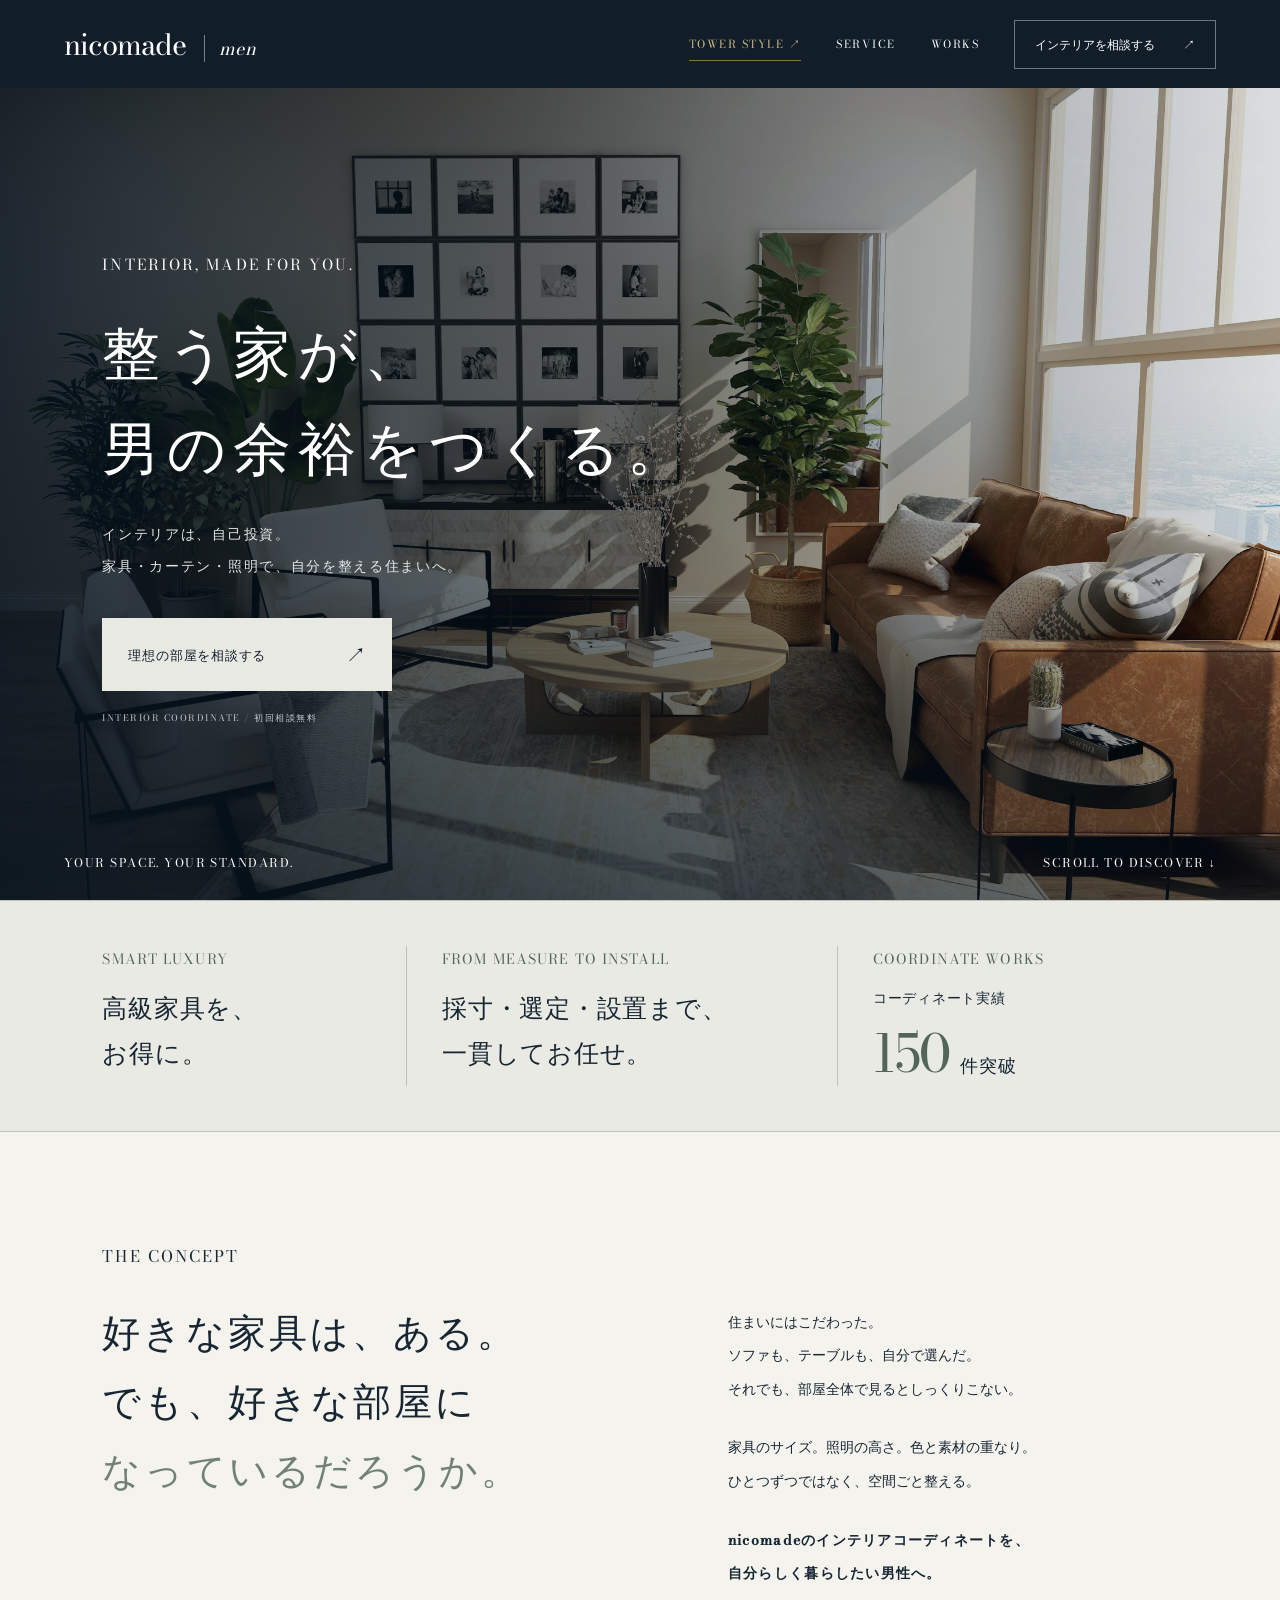
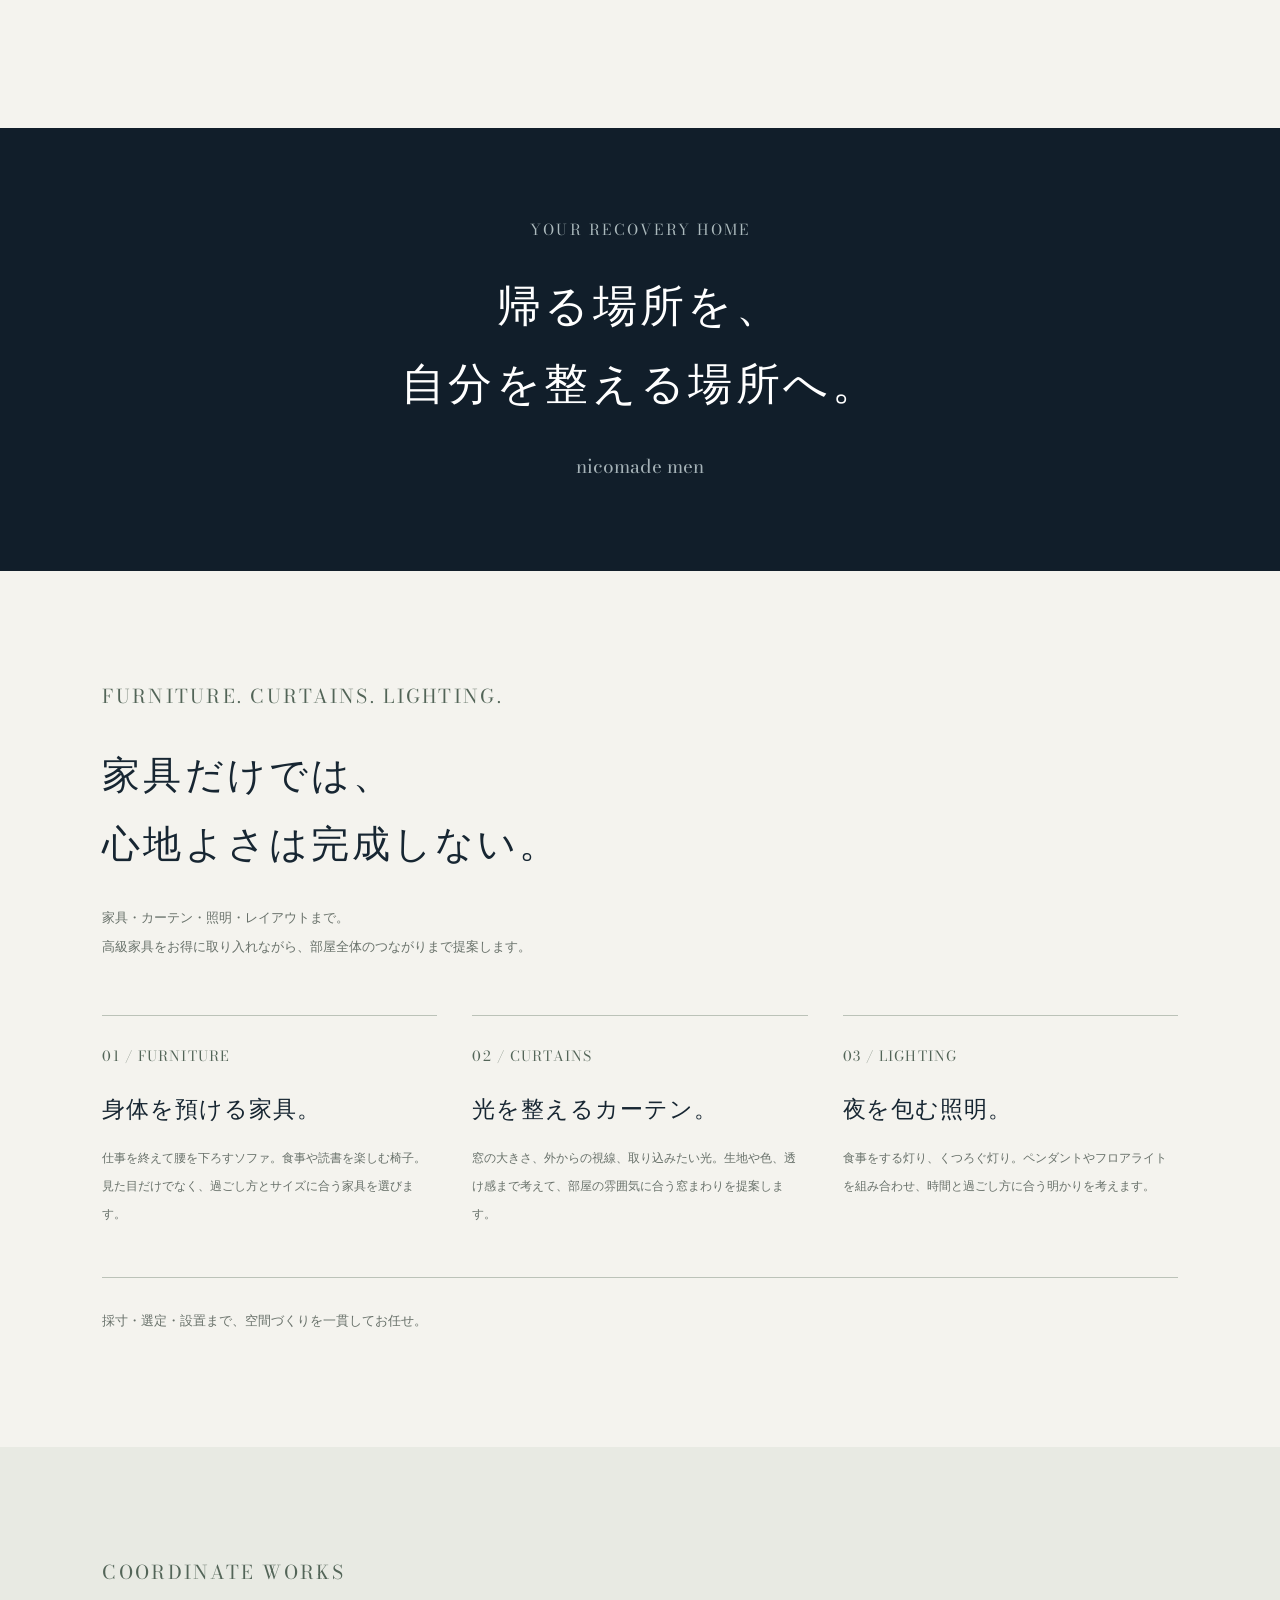
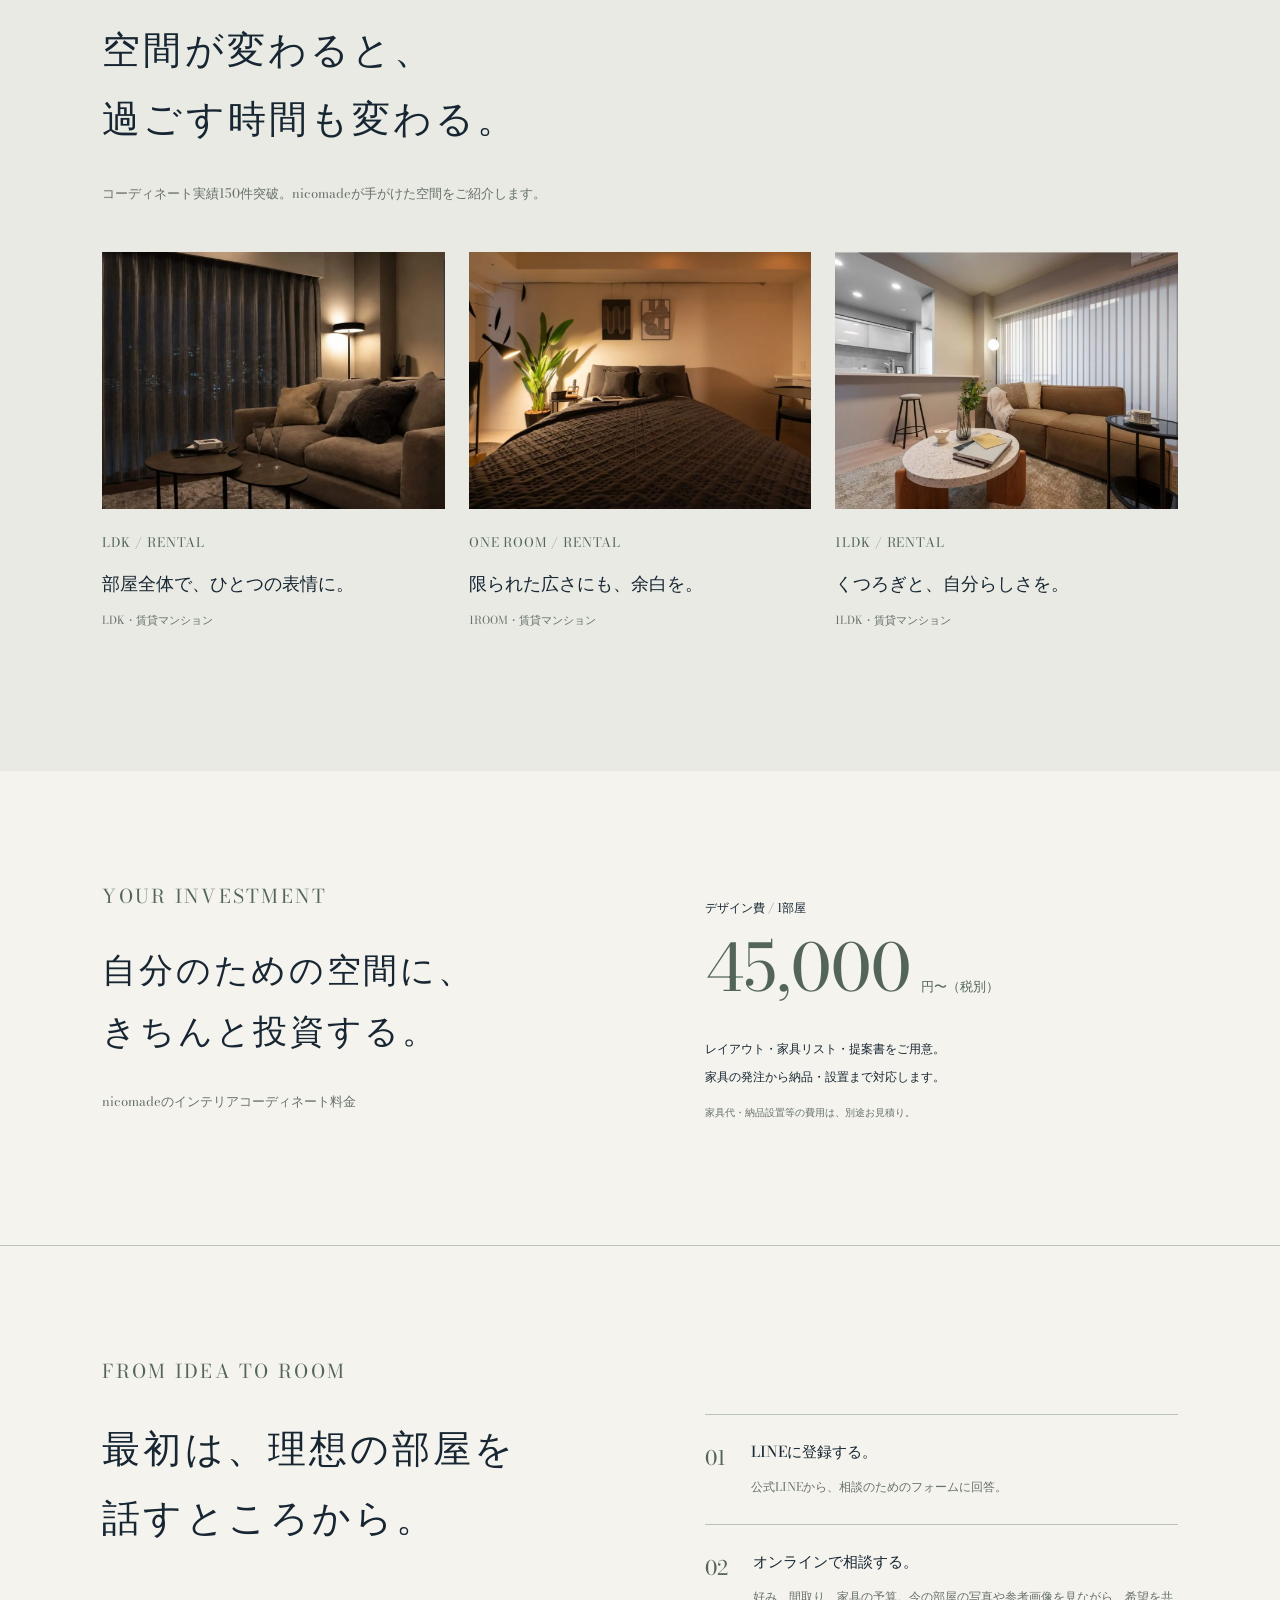
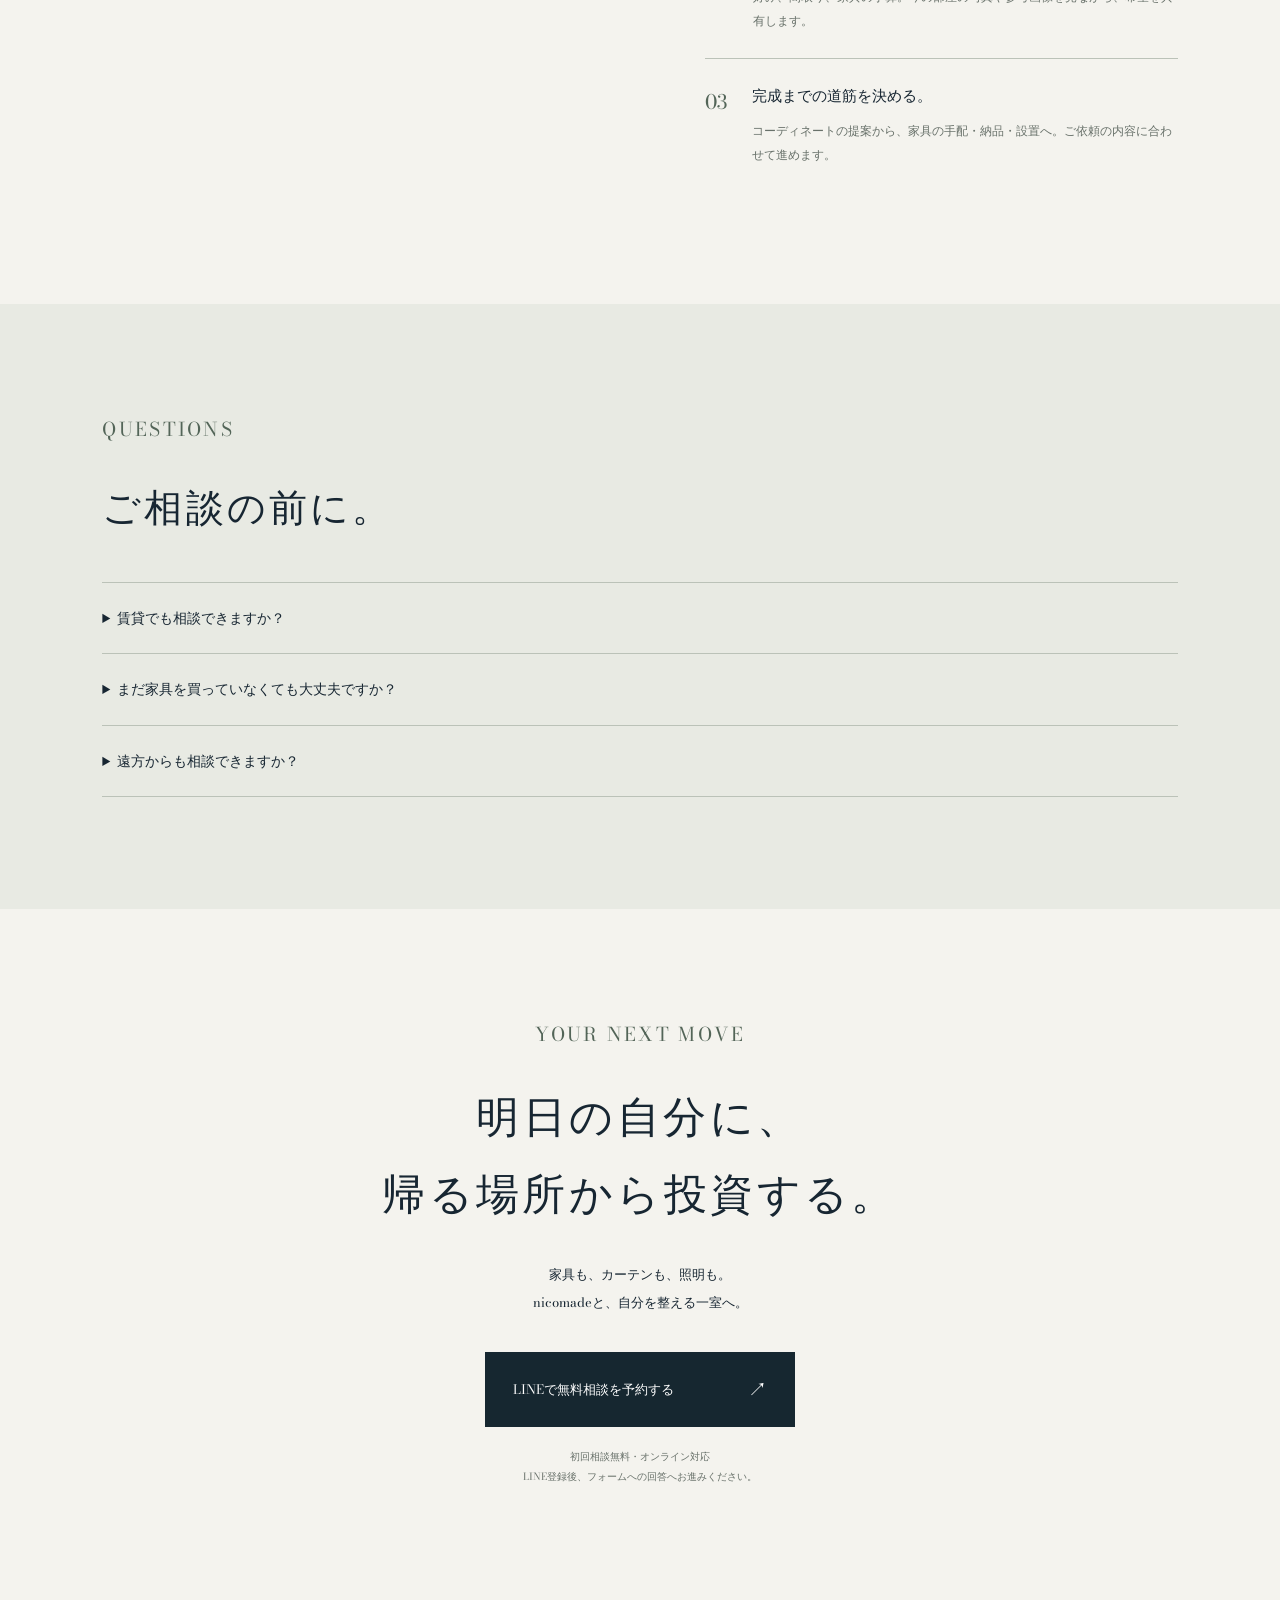
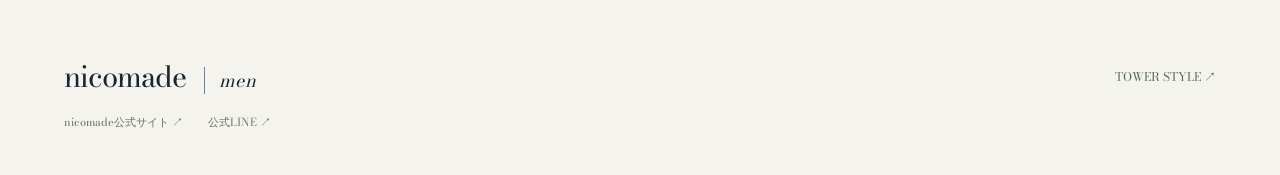
==== index.html @ ef44cb2d "2026/10/16 公開版のLP Co-Authored-By: Claude Opus 5.5 <noreply@anthropic.com>" ====
<!doctype html>
<html lang="ja"><head><meta charset="UTF-8"><meta name="viewport" content="width=device-width,initial-scale=1"><meta name="description" content="インテリアは自己投資。nicomade menが、家具・カーテン・照明・レイアウトを提案。家を、自分を整えるリカバリーホームへ。"><title>nicomade men — 整う家が、男の余裕をつくる。</title><link rel="stylesheet" href="style.css"><link rel="preload" href="assets/fonts/bodoni-moda-regular.ttf" as="font" type="font/ttf" crossorigin><link rel="stylesheet" href="typography.css"><link rel="stylesheet" href="interior.css?v=smart-luxury"><link rel="stylesheet" href="motion.css?v=stable"></head><body><header><a class="logo" href="#">nicomade <i>men</i></a><nav><a href="tower.html" class="tower-switch">TOWER STYLE ↗</a><a href="#service">SERVICE</a><a href="#cases">WORKS</a><a class="nav-cta" href="#consult">インテリアを相談する <span>↗</span></a></nav></header><main><section class="hero"><img src="assets/living.jpg" alt="家具・照明・素材の調和したリビングのインテリアイメージ"><div class="shade"></div><div class="hero-copy"><p class="eyebrow">INTERIOR, MADE FOR YOU.</p><h1>整う家が、<br>男の余裕をつくる。</h1><p class="lead">インテリアは、自己投資。<br>家具・カーテン・照明で、自分を整える住まいへ。</p><a class="button light" href="#consult">理想の部屋を相談する <span>↗</span></a><p class="hero-note">INTERIOR COORDINATE / 初回相談無料</p></div><div class="hero-bottom"><span>YOUR SPACE. YOUR STANDARD.</span><a href="#concept">SCROLL TO DISCOVER ↓</a></div></section><section class="value-assurance" aria-label="nicomadeの強み"><div><span class="value-en">SMART LUXURY</span><p>高級家具を、<br>お得に。</p></div><div><span class="value-en">FROM MEASURE TO INSTALL</span><p>採寸・選定・設置まで、<br>一貫してお任せ。</p></div><div class="value-record"><span class="value-en">COORDINATE WORKS</span><p><span class="record-label">コーディネート実績</span><strong>150</strong><span class="record-unit">件突破</span></p></div></section><section class="intro section" id="concept"><p class="eyebrow">THE CONCEPT</p><div class="split"><h2>好きな家具は、ある。<br>でも、好きな部屋に<br><em>なっているだろうか。</em></h2><div class="intro-text"><p>住まいにはこだわった。<br>ソファも、テーブルも、自分で選んだ。<br>それでも、部屋全体で見るとしっくりこない。</p><p>家具のサイズ。照明の高さ。色と素材の重なり。<br>ひとつずつではなく、空間ごと整える。</p><p class="strong">nicomadeのインテリアコーディネートを、<br>自分らしく暮らしたい男性へ。</p></div></div></section><section class="statement"><p>YOUR RECOVERY HOME</p><h2>帰る場所を、<br>自分を整える場所へ。</h2><span>nicomade men</span></section><section class="section interior-service" id="service"><p class="interior-label">FURNITURE. CURTAINS. LIGHTING.</p><h2>家具だけでは、<br>心地よさは完成しない。</h2><p class="interior-description">家具・カーテン・照明・レイアウトまで。<br>高級家具をお得に取り入れながら、部屋全体のつながりまで提案します。</p><div class="service-grid"><article><span>01 / FURNITURE</span><h3>身体を預ける家具。</h3><p>仕事を終えて腰を下ろすソファ。食事や読書を楽しむ椅子。見た目だけでなく、過ごし方とサイズに合う家具を選びます。</p></article><article><span>02 / CURTAINS</span><h3>光を整えるカーテン。</h3><p>窓の大きさ、外からの視線、取り込みたい光。生地や色、透け感まで考えて、部屋の雰囲気に合う窓まわりを提案します。</p></article><article><span>03 / LIGHTING</span><h3>夜を包む照明。</h3><p>食事をする灯り、くつろぐ灯り。ペンダントやフロアライトを組み合わせ、時間と過ごし方に合う明かりを考えます。</p></article></div><p class="interior-description recovery-delivery">採寸・選定・設置まで、空間づくりを一貫してお任せ。</p></section><section class="section interior-cases" id="cases"><p class="interior-label">COORDINATE WORKS</p><h2>空間が変わると、<br>過ごす時間も変わる。</h2><p class="interior-description">コーディネート実績150件突破。nicomadeが手がけた空間をご紹介します。</p><div class="case-grid"><figure><img src="assets/case-01.webp" alt="nicomadeのLDK・賃貸マンションのコーディネート事例" loading="lazy"><figcaption><span>LDK / RENTAL</span><h3>部屋全体で、ひとつの表情に。</h3><p>LDK・賃貸マンション</p></figcaption></figure><figure><img src="assets/case-02.webp" alt="nicomadeのワンルーム・賃貸マンションのコーディネート事例" loading="lazy"><figcaption><span>ONE ROOM / RENTAL</span><h3>限られた広さにも、余白を。</h3><p>1ROOM・賃貸マンション</p></figcaption></figure><figure><img src="assets/case-03.webp" alt="nicomadeの1LDK・賃貸マンションのコーディネート事例" loading="lazy"><figcaption><span>1LDK / RENTAL</span><h3>くつろぎと、自分らしさを。</h3><p>1LDK・賃貸マンション</p></figcaption></figure></div></section><section class="section interior-plan" id="plan"><div><p class="interior-label">YOUR INVESTMENT</p><h2>自分のための空間に、<br>きちんと投資する。</h2><p class="interior-description">nicomadeのインテリアコーディネート料金</p></div><div class="plan-details"><p class="plan-caption">デザイン費 / 1部屋</p><p class="plan-price">45,000<span>円〜（税別）</span></p><p>レイアウト・家具リスト・提案書をご用意。<br>家具の発注から納品・設置まで対応します。</p><p class="interior-fine">家具代・納品設置等の費用は、別途お見積り。</p></div></section><section class="section interior-flow"><p class="interior-label">FROM IDEA TO ROOM</p><h2>最初は、理想の部屋を<br>話すところから。</h2><ol><li><span>01</span><div><h3>LINEに登録する。</h3><p>公式LINEから、相談のためのフォームに回答。</p></div></li><li><span>02</span><div><h3>オンラインで相談する。</h3><p>好み、間取り、家具の予算。今の部屋の写真や参考画像を見ながら、希望を共有します。</p></div></li><li><span>03</span><div><h3>完成までの道筋を決める。</h3><p>コーディネートの提案から、家具の手配・納品・設置へ。ご依頼の内容に合わせて進めます。</p></div></li></ol></section><section class="section interior-faq"><p class="interior-label">QUESTIONS</p><h2>ご相談の前に。</h2><details><summary>賃貸でも相談できますか？</summary><p>賃貸も対応しています。原状回復を前提に、置き家具・照明・ファブリックを中心とした提案が可能です。</p></details><details><summary>まだ家具を買っていなくても大丈夫ですか？</summary><p>家具を購入する前のご相談も歓迎しています。間取り図・お部屋の写真・好みの参考画像をご用意いただくと、具体的にお話しできます。</p></details><details><summary>遠方からも相談できますか？</summary><p>ご提案・打ち合わせはオンラインで全国対応。現地の採寸・納品は関東1都6県と関西を中心に対応しています。その他の地域についてはご相談ください。</p></details></section><section class="section interior-consult" id="consult"><p class="interior-label">YOUR NEXT MOVE</p><h2>明日の自分に、<br>帰る場所から投資する。</h2><p>家具も、カーテンも、照明も。<br>nicomadeと、自分を整える一室へ。</p><a class="interior-cta" href="https://line.me/R/ti/p/%40419arezv" target="_blank" rel="noopener">LINEで無料相談を予約する <span>↗</span></a><p class="interior-fine">初回相談無料・オンライン対応<br>LINE登録後、フォームへの回答へお進みください。</p></section></main><footer><div class="interior-footer-top"><a class="logo" href="index.html">nicomade <i>men</i></a><a href="tower.html">TOWER STYLE ↗</a></div><div class="interior-footer-links"><a href="https://nicomade.net/lp/" target="_blank" rel="noopener">nicomade公式サイト ↗</a><a href="https://line.me/R/ti/p/%40419arezv" target="_blank" rel="noopener">公式LINE ↗</a></div></footer><script src="motion.js?v=stable" defer></script></body></html>
---- style.css ----
:root{--navy:#111e2a;--ink:#172632;--silver:#c5c8c6;--paper:#f4f3ee;--muted:#68716e}*{box-sizing:border-box}html{scroll-behavior:smooth;scroll-padding-top:85px}body{margin:0;background:var(--paper);color:var(--ink);font-family:'Bodoni Moda','Yu Gothic','Hiragino Kaku Gothic ProN',sans-serif;-webkit-font-smoothing:antialiased}a{color:inherit;text-decoration:none}button{font:inherit;cursor:pointer}header{height:88px;padding:0 5%;background:var(--navy);color:#fff;display:flex;align-items:center;justify-content:space-between;position:relative;z-index:3}.logo{font-family:'Bodoni Moda',Georgia,serif;font-size:29px;letter-spacing:-1px;white-space:nowrap}.logo i{font-size:18px;letter-spacing:1px;border-left:1px solid #75818b;margin-left:12px;padding-left:14px;font-weight:normal}nav{display:flex;gap:35px;align-items:center;font-size:11px;letter-spacing:1.5px}.nav-cta{border:1px solid #6d7880;padding:14px 20px;font-size:12px;letter-spacing:0}.nav-cta span{margin-left:25px}.hero{position:relative;min-height:710px;height:calc(100svh - 88px);max-height:980px;color:white;display:flex;align-items:center}.hero>img,.shade{position:absolute;inset:0;width:100%;height:100%;object-fit:cover}.hero>img{object-position:60% center}.shade{background:linear-gradient(90deg,rgba(7,19,30,.88),rgba(7,19,30,.54) 48%,rgba(7,19,30,.12)),linear-gradient(0deg,rgba(7,19,30,.5),transparent 40%)}.hero-copy{position:relative;padding:40px 8%;width:100%}.eyebrow{font-family:'Bodoni Moda',Arial,sans-serif;font-size:10px;font-weight:600;letter-spacing:2.8px;margin:0 0 30px}.hero h1{font-family:'Bodoni Moda','Yu Mincho','Hiragino Mincho ProN',serif;font-weight:400;font-size:clamp(38px,4.5vw,70px);line-height:1.65;letter-spacing:.12em;margin:0 0 22px}.lead{font-size:14px;line-height:2.3;letter-spacing:.12em;color:#e4e6e5}.button{display:inline-flex;align-items:center;justify-content:space-between;gap:40px;padding:21px 26px;min-width:290px;border:0;font-size:13px;letter-spacing:.06em;margin-top:22px}.light{background:#e9e9e3;color:var(--navy)}.button:hover{background:#cbd2d1}.button span{font-size:20px}.hero-note{font-size:9px;letter-spacing:1.5px;margin-top:20px;color:#c2c9cd}.hero-bottom{position:absolute;bottom:28px;left:5%;right:5%;display:flex;justify-content:space-between;font-size:9px;letter-spacing:2px}.section{padding:112px 8%}.split{display:grid;grid-template-columns:1.2fr 1fr;gap:8%}h2{font-family:'Bodoni Moda','Yu Mincho','Hiragino Mincho ProN',serif;font-size:clamp(27px,3vw,44px);line-height:1.8;letter-spacing:.08em;font-weight:400;margin:0}h2 em{font-style:normal;color:#718178}.intro-text{padding-top:8px;font-size:14px;line-height:2.4}.intro-text p{margin:0 0 25px}.strong{font-weight:bold;letter-spacing:.09em}.statement{background:var(--navy);text-align:center;color:white;padding:90px 20px}.statement>p{font-size:10px;letter-spacing:4px;color:#acbabd;margin:0 0 25px}.statement h2{font-size:clamp(28px,3.4vw,48px)}.statement>span{display:block;font-family:'Bodoni Moda',Georgia,serif;color:#a5b2b7;font-size:19px;margin-top:30px}.section-heading{display:flex;justify-content:space-between;align-items:flex-end;gap:40px}.section-heading>p{font-size:13px;line-height:2.2;color:var(--muted)}.value-grid{display:grid;grid-template-columns:repeat(3,1fr);margin-top:65px;border-top:1px solid #bac0bc;border-bottom:1px solid #bac0bc}.value-grid article{position:relative;padding:34px 30px 20px;border-right:1px solid #bac0bc;overflow:hidden}.value-grid article:first-child{padding-left:0}.value-grid article:last-child{border:0}.number{float:right;font-family:'Bodoni Moda',Georgia,serif;font-size:17px;color:#7e8987}.value-grid .eyebrow{margin:8px 0 25px;letter-spacing:1.5px;font-size:9px}.value-grid h3{font-family:'Bodoni Moda','Yu Mincho',serif;font-size:25px;font-weight:400;letter-spacing:.08em}.value-grid p:not(.eyebrow){font-size:12px;line-height:2.2;color:#626d6a}.line-art{height:90px;margin-top:35px;display:flex;align-items:center;justify-content:center;opacity:.55}.bars i{width:8px;height:35px;border:1px solid #778783;margin:5px}.bars i:nth-child(2),.bars i:nth-child(4){height:55px}.bars i:nth-child(3){height:75px}.rings i{width:65px;height:65px;border:1px solid #778783;border-radius:50%;margin-left:-22px}.waves{flex-direction:column}.waves i{width:110px;height:17px;border-top:1px solid #778783;border-radius:50%}.home-story{display:grid;grid-template-columns:1fr 1fr;background:#e4e6df}.story-photo{position:relative;min-height:570px}.story-photo img{width:100%;height:100%;position:absolute;object-fit:cover;object-position:70%}.story-photo span{position:absolute;bottom:28px;left:30px;font-size:9px;letter-spacing:2px;color:#fff;background:#172632aa;padding:10px}.story-copy{padding:80px 11%}.story-copy h2{font-size:29px}.story-copy>p:not(.eyebrow){font-size:13px;line-height:2.4;margin:28px 0}.text-link{display:flex;justify-content:space-between;font-size:12px;border-bottom:1px solid #7e8d87;padding:20px 0;margin-top:15px}.guide h2{margin-bottom:45px}.guide-list>div{display:grid;grid-template-columns:55px 1fr 1.3fr;gap:20px;align-items:center;border-top:1px solid #c5cac4;padding:30px 0}.guide-list>div:last-child{border-bottom:1px solid #c5cac4}.guide-list span{font-family:'Bodoni Moda',Georgia,serif;color:#7d8981}.guide-list h3{font-weight:500;font-size:16px;letter-spacing:.04em;margin:0}.guide-list p{font-size:12px;color:#69716b;line-height:1.9;margin:0}.fine{font-size:10px;line-height:1.9;color:#7b847e;margin-top:28px}.consult{background:var(--navy);text-align:center;color:#fff}.consult h2{font-size:clamp(30px,3.4vw,48px)}.consult>p:not(.eyebrow):not(.fine){font-size:13px;line-height:2.2;margin-top:26px}.consult .eyebrow{color:#acbcbf}.choices{display:flex;justify-content:center;gap:10px;flex-wrap:wrap;margin:32px auto 6px}.choices button{background:transparent;border:1px solid #66737b;color:#d4dcdf;padding:12px 18px;font-size:12px}.choices button[aria-pressed=true]{background:#dae1dc;color:#162731;border-color:#dae1dc}.consult .fine{color:#a5b0b7;max-width:600px;margin:26px auto 0}#note-panel{max-width:590px;text-align:left;margin:35px auto 0;background:#25343e;padding:24px}#note-panel label{font-size:12px;display:block;margin-bottom:12px}textarea{width:100%;padding:15px;color:#172632;font:13px/1.8 inherit;resize:vertical}#copy-note{margin-top:10px;border:1px solid #adbabf;color:white;background:transparent;padding:10px 20px}#copy-status{font-size:12px}footer{padding:45px 5%;display:flex;align-items:center;gap:30px;flex-wrap:wrap}footer p{font-size:10px}footer>span{font-size:8px;letter-spacing:1px;color:#758078;margin-left:auto}footer>a:last-child{font-size:9px;letter-spacing:1px}a:focus-visible,button:focus-visible{outline:3px solid #b7a26b;outline-offset:5px}@media(min-width:1600px){.section{padding-left:max(8%,calc((100% - 1300px)/2));padding-right:max(8%,calc((100% - 1300px)/2))}}@media(max-width:760px){header{height:72px;padding:0 6%}.logo{font-size:24px}.logo i{font-size:15px;margin-left:8px;padding-left:10px}nav>a:not(.nav-cta){display:none}.nav-cta{padding:10px 12px;font-size:10px}.nav-cta span{margin-left:8px}.hero{min-height:660px;height:calc(92svh - 72px);max-height:850px}.hero-copy{padding:45px 7%}.hero h1{font-size:35px;letter-spacing:.07em}.hero .eyebrow{font-size:8px;letter-spacing:2px}.hero>img{object-position:65%}.shade{background:linear-gradient(90deg,#0a1723dd,#0a17237a),linear-gradient(0deg,#0a172388,transparent)}.lead{font-size:12px}.hero-bottom{font-size:7px;letter-spacing:1px;bottom:22px}.hero-bottom>span{max-width:150px;line-height:1.8}.section{padding:70px 7%}.split{grid-template-columns:1fr;gap:28px}.intro-text{font-size:13px}.intro-text p:last-child{margin:0}.statement{padding:65px 20px}.section-heading{display:block}.section-heading>p{margin-top:22px}.value-grid{grid-template-columns:1fr;margin-top:35px}.value-grid article,.value-grid article:first-child{padding:26px 0;border-right:0;border-bottom:1px solid #bac0bc}.value-grid h3{font-size:24px;margin:20px 0 12px}.value-grid .line-art{position:absolute;right:12px;bottom:35px;width:100px;height:75px;margin:0;opacity:.35}.value-grid article p:not(.eyebrow){max-width:75%}.home-story{grid-template-columns:1fr}.story-photo{min-height:320px}.story-copy{padding:50px 7%}.story-copy h2{font-size:25px}.guide-list>div{grid-template-columns:30px 1fr;gap:12px;padding:25px 0}.guide-list p{grid-column:2}.guide-list h3{font-size:14px}.guide h2{font-size:25px}.choices{display:grid;grid-template-columns:1fr 1fr}.choices button{padding:12px 8px;font-size:11px}.consult h2{font-size:30px}.consult>p:not(.eyebrow):not(.fine){font-size:12px}.button{min-width:280px;font-size:12px}footer{gap:20px;padding:35px 7%}footer p{width:100%;margin:0}footer>span{margin-left:0;font-size:7px}footer>a:last-child{margin-left:auto;font-size:8px}}@media(prefers-reduced-motion:reduce){html{scroll-behavior:auto}}
.tower-switch{color:#dcc08b!important;border-bottom:1px solid #887147;padding:8px 0}@media(max-width:760px){nav{gap:13px}.tower-switch{display:block!important;font-size:8px;letter-spacing:.5px}.nav-cta{font-size:9px;padding:8px}.nav-cta span{display:none}}
---- typography.css ----
@font-face{font-family:'Bodoni Moda';font-style:normal;font-weight:400;font-display:swap;src:url('assets/fonts/bodoni-moda-regular.ttf') format('truetype');unicode-range:U+0000-024F,U+1E00-1EFF,U+2000-206F}
@font-face{font-family:'Bodoni Moda';font-style:normal;font-weight:500;font-display:swap;src:url('assets/fonts/bodoni-moda-medium.ttf') format('truetype');unicode-range:U+0000-024F,U+1E00-1EFF,U+2000-206F}
.eyebrow{font-size:16px;font-weight:400;letter-spacing:.13em;line-height:1.5}
.value-grid .eyebrow{font-size:13px;letter-spacing:.08em}
.hero-copy .eyebrow{font-size:15px;letter-spacing:.14em}
.hero-bottom{font-size:12px;letter-spacing:.12em}
.statement>p{font-size:15px;letter-spacing:.15em}
.story-photo span{font-size:12px;letter-spacing:.13em}
footer>span{font-size:11px;letter-spacing:.08em}
.label{font-size:20px;font-weight:400;letter-spacing:.14em;line-height:1.45}
.hero-content .label{font-size:16px;letter-spacing:.13em}
.edition{font-size:12px;letter-spacing:.12em}
.hero-foot{font-size:12px;letter-spacing:.13em}
.vertical{font-size:12px;letter-spacing:.14em}
.return-list article>span{font-size:14px;letter-spacing:.1em}
.return-list b{letter-spacing:-.02em}
@media(max-width:760px){.hero-copy .eyebrow{font-size:12px;letter-spacing:.09em}.eyebrow{font-size:14px}.value-grid .eyebrow{font-size:12px}.hero-bottom{font-size:9px;letter-spacing:.07em}.hero-bottom>span{max-width:175px}.statement>p{font-size:12px;letter-spacing:.12em}.story-photo span{font-size:10px}.hero-content .label{font-size:12px;letter-spacing:.1em}.label{font-size:18px;letter-spacing:.12em}.hero-foot{font-size:10px;letter-spacing:.08em}.return-list article>span{font-size:12px;letter-spacing:.07em}.tower-switch{font-size:10px!important;letter-spacing:.03em!important}footer>span{font-size:9px}}
---- interior.css ----
body{--interior-accent:#536558;--interior-line:#bbc2b8;--interior-soft:#e8eae3;--interior-copy:#68716a;--interior-button:#162730;--interior-button-text:#fff}.tower-page{--interior-accent:#d8b273;--interior-line:#423b2f;--interior-soft:#111513;--interior-copy:#aba99d;--interior-button:#d5b16f;--interior-button-text:#17130d}.interior-label{font-family:'Bodoni Moda',serif;font-size:19px;line-height:1.5;letter-spacing:.12em;font-weight:400;color:var(--interior-accent);margin:0 0 28px}.interior-description{font-size:13px;line-height:2.2;color:var(--interior-copy);margin:25px 0 0}.hero-service-note{font-family:'Bodoni Moda','Yu Gothic',sans-serif;font-size:12px;letter-spacing:.08em;color:#c6b697;margin-top:22px}.service-grid{display:grid;grid-template-columns:repeat(3,1fr);gap:35px;margin-top:55px}.service-grid article{padding-top:27px;border-top:1px solid var(--interior-line)}.service-grid article>span{font-family:'Bodoni Moda',serif;color:var(--interior-accent);font-size:14px;letter-spacing:.08em}.service-grid h3{font-family:'Yu Mincho',serif;font-size:23px;line-height:1.7;font-weight:400;letter-spacing:.04em;margin:23px 0 15px}.service-grid p{font-size:12px;line-height:2.3;color:var(--interior-copy)}.interior-cases{background:var(--interior-soft)}.case-grid{display:grid;grid-template-columns:repeat(3,1fr);gap:24px;margin-top:45px}.case-grid figure{margin:0}.case-grid img{width:100%;aspect-ratio:4/3;object-fit:cover;display:block}.case-grid figcaption{padding:20px 0}.case-grid figcaption>span{font-family:'Bodoni Moda',serif;font-size:13px;letter-spacing:.07em;color:var(--interior-accent)}.case-grid h3{font-family:'Yu Mincho',serif;font-weight:400;font-size:18px;line-height:1.9;margin:14px 0 8px}.case-grid figcaption p{font-size:11px;color:var(--interior-copy)}.interior-text-link{display:inline-block;border-bottom:1px solid var(--interior-accent);padding:12px 0;font-size:12px;margin-top:15px}.interior-plan{display:grid;grid-template-columns:1fr 1fr;gap:12%;border-bottom:1px solid var(--interior-line)}.interior-plan h2{font-size:34px}.plan-details{padding-top:15px}.plan-caption{font-size:12px;margin:0 0 10px}.plan-price{font-family:'Bodoni Moda',serif;color:var(--interior-accent);font-size:65px;line-height:1.25;margin:0 0 27px}.plan-price>span{font-family:'Yu Gothic',sans-serif;font-size:13px;margin-left:10px}.plan-details>p:not(.plan-price):not(.plan-caption):not(.interior-fine){font-size:12px;line-height:2.3}.plan-breakdown{border-top:1px solid var(--interior-line);border-bottom:1px solid var(--interior-line);margin:28px 0 20px;padding:8px 0}.plan-breakdown p{display:flex;justify-content:space-between;gap:20px;font-size:11px;line-height:1.9}.interior-fine{font-size:10px;line-height:2;color:var(--interior-copy)}.interior-flow{display:grid;grid-template-columns:1fr 1fr;gap:0 12%}.interior-flow>.interior-label{grid-column:1/-1}.interior-flow ol{list-style:none;padding:0;margin:0}.interior-flow li{display:flex;gap:25px;border-top:1px solid var(--interior-line);padding:25px 0}.interior-flow li>span{font-family:'Bodoni Moda',serif;color:var(--interior-accent);font-size:20px;padding-top:2px}.interior-flow h3{font-weight:500;font-size:15px;margin:0 0 12px}.interior-flow li p{font-size:12px;line-height:2;color:var(--interior-copy);margin:0}.interior-faq{background:var(--interior-soft)}.interior-faq h2{margin-bottom:40px}.interior-faq details{border-top:1px solid var(--interior-line);padding:22px 0}.interior-faq details:last-child{border-bottom:1px solid var(--interior-line)}.interior-faq summary{cursor:pointer;font-size:14px;line-height:1.9}.interior-faq details p{font-size:12px;line-height:2.2;color:var(--interior-copy);max-width:800px;margin:20px 0 0}.interior-consult{text-align:center}.interior-consult h2{font-size:43px}.interior-consult>p:not(.interior-label):not(.interior-fine){font-size:13px;line-height:2.2;margin:27px 0 0}.interior-cta{display:inline-flex;align-items:center;justify-content:space-between;gap:35px;background:var(--interior-button);color:var(--interior-button-text);padding:23px 28px;margin-top:35px;min-width:310px;font-size:13px}.tower-page .interior-cta{background:linear-gradient(115deg,#926d35,#ddbd7c 55%,#b48c4d);border:1px solid #d4ae68}.interior-cta>span{font-size:19px}.interior-consult .interior-fine{margin-top:20px}.interior-footer-top{display:flex;align-items:center;justify-content:space-between;width:100%}.interior-footer-top>a:last-child{font-size:12px;color:var(--interior-accent)}footer .interior-footer-note{font-size:10px;line-height:1.9;color:var(--interior-copy);margin:25px 0 0;max-width:950px}footer .interior-footer-links{display:flex;justify-content:flex-start;gap:25px;width:100%;margin-top:15px;font-size:11px;color:var(--interior-copy)}body:not(.tower-page) footer{display:block}
@media(max-width:760px){.interior-label{font-size:17px;margin-bottom:23px}.hero-service-note{font-size:10px;line-height:1.9}.hero-content .label{max-width:290px;line-height:1.7}.service-grid{grid-template-columns:1fr;gap:12px;margin-top:35px}.service-grid article{padding-top:22px}.service-grid h3{font-size:23px;margin-top:15px}.case-grid{grid-template-columns:1fr;gap:25px;margin-top:35px}.case-grid figcaption{padding:17px 0 0}.case-grid h3{font-size:22px;margin-top:10px}.case-grid figcaption p{margin-bottom:0}.interior-plan{grid-template-columns:1fr;gap:35px}.interior-plan h2{font-size:28px}.plan-price{font-size:58px}.plan-price>span{font-size:12px;margin-left:6px}.plan-breakdown p{font-size:10px}.interior-flow{display:block}.interior-flow ol{margin-top:35px}.interior-flow h2{font-size:28px}.interior-flow li{gap:20px}.interior-faq summary{font-size:13px;padding-right:10px}.interior-consult h2{font-size:33px}.interior-cta{min-width:0;width:100%;max-width:350px;padding:22px;font-size:12px;gap:15px}.interior-footer-top>a:last-child{font-size:10px}footer .interior-footer-note{font-size:9px}footer .interior-footer-links{font-size:10px}.concept-grid h2{font-size:26px}.manifesto>p:last-child{line-height:2}}

/* Readable type scale for the tower edition. */
.tower-page{--interior-copy:#c0c0b7;font-size:16px}
.tower-page .edition{font-size:14px;letter-spacing:.09em}
.tower-page .contact{font-size:15px;line-height:1.6}
.tower-page .hero-content .label{font-size:18px;letter-spacing:.1em}
.tower-page .sub{font-size:17px;line-height:2}
.tower-page .hero-service-note{font-size:15px;line-height:1.8}
.tower-page .gold-button,.tower-page .interior-cta{font-size:16px;line-height:1.7}
.tower-page .hero-foot{font-size:14px;letter-spacing:.09em}
.tower-page .vertical{font-size:14px}
.tower-page .label,.tower-page .interior-label{font-size:23px;line-height:1.5;letter-spacing:.1em}
.tower-page .concept-grid>div{font-size:16px;line-height:2.1;color:#c0c0b7}
.tower-page .manifesto>p:last-child{font-size:16px;line-height:2}
.tower-page .service-grid article>span,.tower-page .case-grid figcaption>span{font-size:16px;line-height:1.6}
.tower-page .service-grid p,.tower-page .interior-description,.tower-page .interior-flow li p,.tower-page .interior-faq details p,.tower-page .interior-consult>p:not(.interior-label):not(.interior-fine),.tower-page .plan-details>p:not(.plan-price):not(.plan-caption):not(.interior-fine){font-size:16px;line-height:2}
.tower-page .service-grid h3,.tower-page .case-grid h3{font-size:24px;line-height:1.8}
.tower-page .case-grid figcaption p,.tower-page .plan-caption{font-size:15px;line-height:1.9}
.tower-page .plan-price>span{font-size:16px}
.tower-page .plan-breakdown p{font-size:15px;line-height:1.9}
.tower-page .interior-fine{font-size:14px;line-height:1.9}
.tower-page .interior-flow h3{font-size:18px;line-height:1.8}
.tower-page .interior-faq summary{font-size:17px;line-height:1.9}
.tower-page .interior-text-link,.tower-page .interior-footer-top>a:last-child{font-size:15px;line-height:1.8}
.tower-page footer .interior-footer-note,.tower-page footer .interior-footer-links{font-size:13px;line-height:1.9}
@media(max-width:760px){.tower-page header{height:auto;min-height:82px;gap:15px;padding-top:15px;padding-bottom:15px}.tower-page .contact{font-size:13px;padding:10px 12px}.tower-page .contact span{margin-left:8px}.tower-page .hero{height:auto;min-height:750px}.tower-page .hero-content{padding-top:65px;padding-bottom:100px}.tower-page .hero h1{font-size:clamp(30px,8.5vw,36px);line-height:1.7}.tower-page .hero-content .label{font-size:15px;max-width:100%;line-height:1.7}.tower-page .sub{font-size:16px;line-height:2}.tower-page .hero-service-note{font-size:14px}.tower-page .gold-button,.tower-page .interior-cta{font-size:16px;padding:21px 22px;gap:20px;min-width:0;max-width:100%}.tower-page .hero-foot{font-size:12px;letter-spacing:.04em}.tower-page .label,.tower-page .interior-label{font-size:20px}.tower-page .manifesto>p:last-child{font-size:15px;letter-spacing:.05em}.tower-page .concept-grid>div{font-size:16px}.tower-page .service-grid article>span,.tower-page .case-grid figcaption>span{font-size:15px}.tower-page .case-grid figcaption p{font-size:14px}.tower-page .plan-price{font-size:54px}.tower-page .plan-price>span{font-size:14px;margin-left:7px}.tower-page .plan-breakdown p{font-size:14px;gap:10px;flex-wrap:wrap}.tower-page .interior-fine{font-size:14px}.tower-page .interior-faq summary{font-size:16px}.tower-page .interior-footer-top>a:last-child{font-size:14px}.tower-page footer .interior-footer-note,.tower-page footer .interior-footer-links{font-size:13px}.tower-page .interior-footer-top{gap:20px;flex-wrap:wrap}}
@media(max-width:760px){.tower-page header .brand{white-space:nowrap;flex-shrink:0;font-size:23px}.tower-page header .brand>span{font-size:12px;margin-left:6px;padding-left:7px}.tower-page .contact{display:inline-flex;align-items:center;gap:10px;white-space:nowrap;font-size:12px;padding:12px 10px}.tower-page .contact span{margin-left:0}}
/* Evening-at-home editorial feature. */
.tower-page .night-editorial{margin:0 5%;padding:85px 0 65px;border-bottom:1px solid #493c2e}
.night-masthead{display:flex;justify-content:space-between;align-items:baseline;gap:25px;border-top:1px solid #866544;border-bottom:1px solid #493c2e;padding:18px 0;margin-bottom:35px}
.night-masthead p{font-family:'Bodoni Moda',serif;font-size:25px;letter-spacing:.12em;color:#dfb984;margin:0}.night-masthead>span{font-family:'Bodoni Moda',serif;font-size:15px;color:#b7aa98;letter-spacing:.04em}
.night-feature{display:grid;grid-template-columns:1.15fr 1fr;gap:0;background:#191614}
.night-photo{position:relative;min-height:650px;overflow:hidden}.night-photo>img{position:absolute;width:100%;height:100%;object-fit:cover;object-position:60% center}.night-photo-shade{position:absolute;inset:0;background:linear-gradient(90deg,#100c09a8,transparent 85%),linear-gradient(0deg,#100c09c9,transparent 45%)}
.night-cover-copy{position:absolute;left:9%;top:12%;right:7%;color:#fff9ec}.night-cover-copy>span{display:inline-block;writing-mode:vertical-rl;position:absolute;left:0;top:8px;font-size:15px;letter-spacing:.18em;line-height:1.7}.night-cover-copy h2{padding-left:43px;font-family:'Yu Mincho',serif;font-size:clamp(36px,4.1vw,62px);font-weight:400;letter-spacing:.07em;line-height:1.7;text-shadow:0 2px 25px #0005}
.night-photo-caption{position:absolute;bottom:25px;left:9%;color:#e2d3bd;font-family:'Bodoni Moda',serif;font-size:15px;letter-spacing:.12em;margin:0}
.night-story{padding:65px 12%}.night-story .interior-label{font-size:18px;letter-spacing:.08em;color:#c69f78}.night-story h2{font-family:'Yu Mincho',serif;font-size:32px;line-height:1.9;font-weight:400;letter-spacing:.04em}.night-story h2 span{color:#e1c3a0}.night-story>p:not(.interior-label){font-size:16px;color:#c7bfb3;line-height:2.1;margin:28px 0}.night-link{display:flex;justify-content:space-between;align-items:center;gap:20px;padding:18px 0;border-bottom:1px solid #a1825f;font-size:15px;color:#e1c3a0;margin-top:30px;line-height:1.8}
.night-design-notes{display:grid;grid-template-columns:.8fr 1fr 1fr 1fr;gap:32px;margin-top:50px}.night-note-heading>p{font-family:'Bodoni Moda',serif;font-size:16px;letter-spacing:.12em;color:#bfa481;margin:0 0 15px}.night-note-heading h3{font-family:'Yu Mincho',serif;font-size:25px;line-height:1.8;font-weight:400;margin:0}.night-design-notes article{border-top:1px solid #67503b;padding-top:21px}.night-design-notes article>span{font-family:'Bodoni Moda',serif;font-size:17px;color:#c69f78;letter-spacing:.09em}.night-design-notes h4{font-family:'Yu Mincho',serif;font-size:20px;font-weight:400;line-height:1.8;margin:17px 0 15px}.night-design-notes article p{font-size:15px;line-height:2;color:#bbb4a9;margin:0}.night-disclaimer{font-size:13px;line-height:1.9;color:#a69b8c;margin:35px 0 0}
@media(max-width:1050px){.night-story{padding:50px 9%}.night-story h2{font-size:28px}.night-feature{grid-template-columns:1fr 1fr}.night-design-notes{grid-template-columns:1fr 1fr;gap:35px}.night-photo{min-height:690px}}
@media(max-width:760px){.tower-page .night-editorial{margin:0 7%;padding:45px 0}.night-masthead{display:block;padding:16px 0;margin-bottom:25px}.night-masthead p{font-size:21px;letter-spacing:.07em}.night-masthead>span{display:block;font-size:14px;margin-top:8px}.night-feature{display:block}.night-photo{min-height:470px}.night-cover-copy{top:12%}.night-cover-copy>span{font-size:14px}.night-cover-copy h2{font-size:40px;padding-left:37px}.night-photo-caption{font-size:14px}.night-story{padding:35px 8% 40px}.night-story .interior-label{font-size:17px}.night-story h2{font-size:27px}.night-story>p:not(.interior-label){font-size:16px;line-height:2}.night-story>p:not(.interior-label) br{display:none}.night-link{font-size:15px;gap:10px}.night-design-notes{grid-template-columns:1fr;gap:28px;margin-top:35px}.night-note-heading h3 br{display:none}.night-design-notes h4{font-size:22px}.night-design-notes article p{font-size:16px}.night-disclaimer{font-size:13px}.night-note-heading>p{font-size:16px}}
@media(max-width:760px){.night-cover-copy h2{font-size:32px;letter-spacing:.04em}.night-story h2{font-size:24px;letter-spacing:.025em}}
.night-cover-copy>span{white-space:nowrap}
.recovery-delivery{padding-top:28px;border-top:1px solid var(--interior-line);margin-top:38px;max-width:900px}.tower-page .manifesto>p:last-child{max-width:760px;margin-left:auto;margin-right:auto}
.image-note{font-family:'Yu Gothic',sans-serif;font-size:12px;letter-spacing:0;display:block;margin-top:9px;color:#cabca8}.recovery-delivery{max-width:none;padding-bottom:0}.journal-inline{display:inline-flex;align-items:center;gap:35px;border-bottom:1px solid var(--interior-accent);padding:15px 0;margin-top:15px;font-size:15px;line-height:1.8;color:var(--interior-accent)}
.value-assurance{padding:45px 8%;display:grid;grid-template-columns:1fr 1.3fr 1fr;gap:35px;background:#e8eae3;border-top:1px solid #bbc2b8;border-bottom:1px solid #bbc2b8}.tower-page .value-assurance{background:#111310;border-color:#493f2d}.value-assurance>div{padding-right:30px;border-right:1px solid #bbc2b8}.tower-page .value-assurance>div{border-color:#493f2d}.value-assurance>div:last-child{border:0;padding-right:0}.value-en{font-family:'Bodoni Moda',serif;font-size:14px;line-height:1.6;letter-spacing:.08em;color:#536558}.tower-page .value-en{color:#d8b273}.value-assurance p{font-family:'Yu Mincho',serif;font-size:25px;line-height:1.8;letter-spacing:.03em;margin:16px 0 0}.value-assurance .value-record p{display:flex;align-items:baseline;flex-wrap:wrap;gap:0 10px;line-height:1.25}.record-label{display:block;width:100%;font-family:'Yu Gothic',sans-serif;font-size:14px;line-height:1.8;margin-bottom:9px}.value-record strong{font-family:'Bodoni Moda',serif;font-size:52px;font-weight:400;letter-spacing:-.025em;color:#536558}.tower-page .value-record strong{color:#e6c386}.record-unit{font-family:'Yu Gothic',sans-serif;font-size:18px;letter-spacing:.04em}@media(max-width:900px){.value-assurance{padding:35px 7%;gap:22px}.value-assurance>div{padding-right:20px}.value-assurance p{font-size:21px}.value-en{font-size:12px}.value-record strong{font-size:47px}}@media(max-width:600px){.value-assurance{grid-template-columns:1fr;padding:30px 7%;gap:0}.value-assurance>div,.value-assurance>div:last-child{padding:23px 0;border-right:0;border-bottom:1px solid #bbc2b8}.tower-page .value-assurance>div{border-right:0;border-bottom:1px solid #493f2d}.value-assurance>div:last-child,.tower-page .value-assurance>div:last-child{border:0}.value-assurance p{font-size:24px;line-height:1.65;margin-top:12px}.value-assurance p br{display:none}.value-en{font-size:14px}.record-label{font-size:15px}.value-record strong{font-size:54px}.record-unit{font-size:19px}}
/* Photographic stories with vertical editorial headlines. */
.tower-page .photo-assurance{display:block;padding:55px 5% 65px;background:#10100f;border-top:0;border-bottom:1px solid #493f2d}.tower-page .photo-assurance>div{padding:0;border:0}.photo-assurance .assurance-heading{display:flex;align-items:baseline;justify-content:space-between;gap:25px;margin-bottom:25px}.photo-assurance .assurance-heading>p{font-family:'Yu Mincho',serif;font-size:25px;font-weight:400;line-height:1.8;letter-spacing:.06em;margin:0}.assurance-heading>span{font-family:'Bodoni Moda',serif;font-size:14px;letter-spacing:.09em;color:#bfae94}.photo-assurance .assurance-stories{display:grid;grid-template-columns:repeat(3,1fr);gap:17px}.assurance-story{position:relative;aspect-ratio:1.25;min-height:295px;overflow:hidden;background:#241b15}.assurance-story>img{position:absolute;inset:0;width:100%;height:100%;object-fit:cover;filter:brightness(.82) saturate(.75);object-position:center}.assurance-story:nth-child(2)>img{object-position:60% center}.assurance-shade{position:absolute;inset:0;background:linear-gradient(90deg,#0a0805a3,transparent 65%),linear-gradient(0deg,#0a0805e6,transparent 42%)}.assurance-story h2{position:absolute;top:28px;left:27px;margin:0;padding-left:17px;padding-right:17px;border-right:1px solid #e7e0d2b3;writing-mode:vertical-rl;text-orientation:upright;font-family:'Yu Mincho',serif;font-size:25px;font-weight:400;line-height:1.65;letter-spacing:.08em;color:#fff7e9;white-space:nowrap;text-shadow:0 1px 12px #0a070866}.photo-assurance .assurance-story>p{position:absolute;left:27px;right:20px;bottom:37px;margin:0;font-family:'Yu Gothic',sans-serif;font-size:14px;line-height:1.8;letter-spacing:.03em;color:#f0e8da}.assurance-count{font-family:'Bodoni Moda',serif;font-size:32px;line-height:1;margin:0 7px;color:#ecd5af}.assurance-index{position:absolute;left:27px;bottom:17px;font-family:'Bodoni Moda',serif;font-size:12px;line-height:1.5;letter-spacing:.1em;color:#cabba4}@media(max-width:1000px){.assurance-story h2{font-size:22px;left:20px;top:23px;padding-left:10px;padding-right:13px}.assurance-story{min-height:295px}.photo-assurance .assurance-story>p{left:20px;font-size:13px;right:13px}.assurance-index{left:20px;font-size:11px}.assurance-count{font-size:28px;margin:0 5px}}@media(max-width:760px){.tower-page .photo-assurance{padding:40px 7%}.photo-assurance .assurance-heading{display:block;margin-bottom:23px}.photo-assurance .assurance-heading>p{font-size:24px}.assurance-heading>span{display:block;font-size:13px;line-height:1.8;margin-top:10px}.photo-assurance .assurance-stories{grid-template-columns:1fr;gap:20px}.assurance-story{aspect-ratio:1.35;min-height:265px}.assurance-story h2{font-size:24px;top:24px;left:22px;padding-left:10px;padding-right:15px}.photo-assurance .assurance-story>p{font-size:15px;left:24px;bottom:39px}.assurance-index{font-size:12px;left:24px;bottom:17px}.assurance-count{font-size:32px}}
.assurance-story{min-width:0;width:100%;max-width:100%}.photo-assurance .assurance-stories{min-width:0}
---- motion.css ----
@media(prefers-reduced-motion:no-preference){.gold-button,.interior-cta,.button{transition:transform .7s cubic-bezier(.18,.68,.22,1),box-shadow .7s ease,filter .7s ease}.gold-button>span,.interior-cta>span,.button>span,.night-link>span,.journal-inline>span{display:inline-block;transition:transform .7s cubic-bezier(.18,.68,.22,1)}@media(hover:hover) and (pointer:fine){.gold-button:hover,.interior-cta:hover,.button:hover{transform:translateY(-2px);box-shadow:0 12px 32px #b9945425}.gold-button:hover>span,.interior-cta:hover>span,.button:hover>span,.night-link:hover>span,.journal-inline:hover>span{transform:translate(4px,-2px)}}.journal-cover{overflow:hidden}}
@media(prefers-reduced-motion:reduce){html{scroll-behavior:auto}.gold-button,.interior-cta,.button,.night-link>span,.journal-inline>span{transition:none}}
.hero{overflow:hidden}
@media(prefers-reduced-motion:no-preference){.motion-pending{opacity:0;transform:translateY(20px)}.motion-photo-pending{transform:scale(1.025)}}
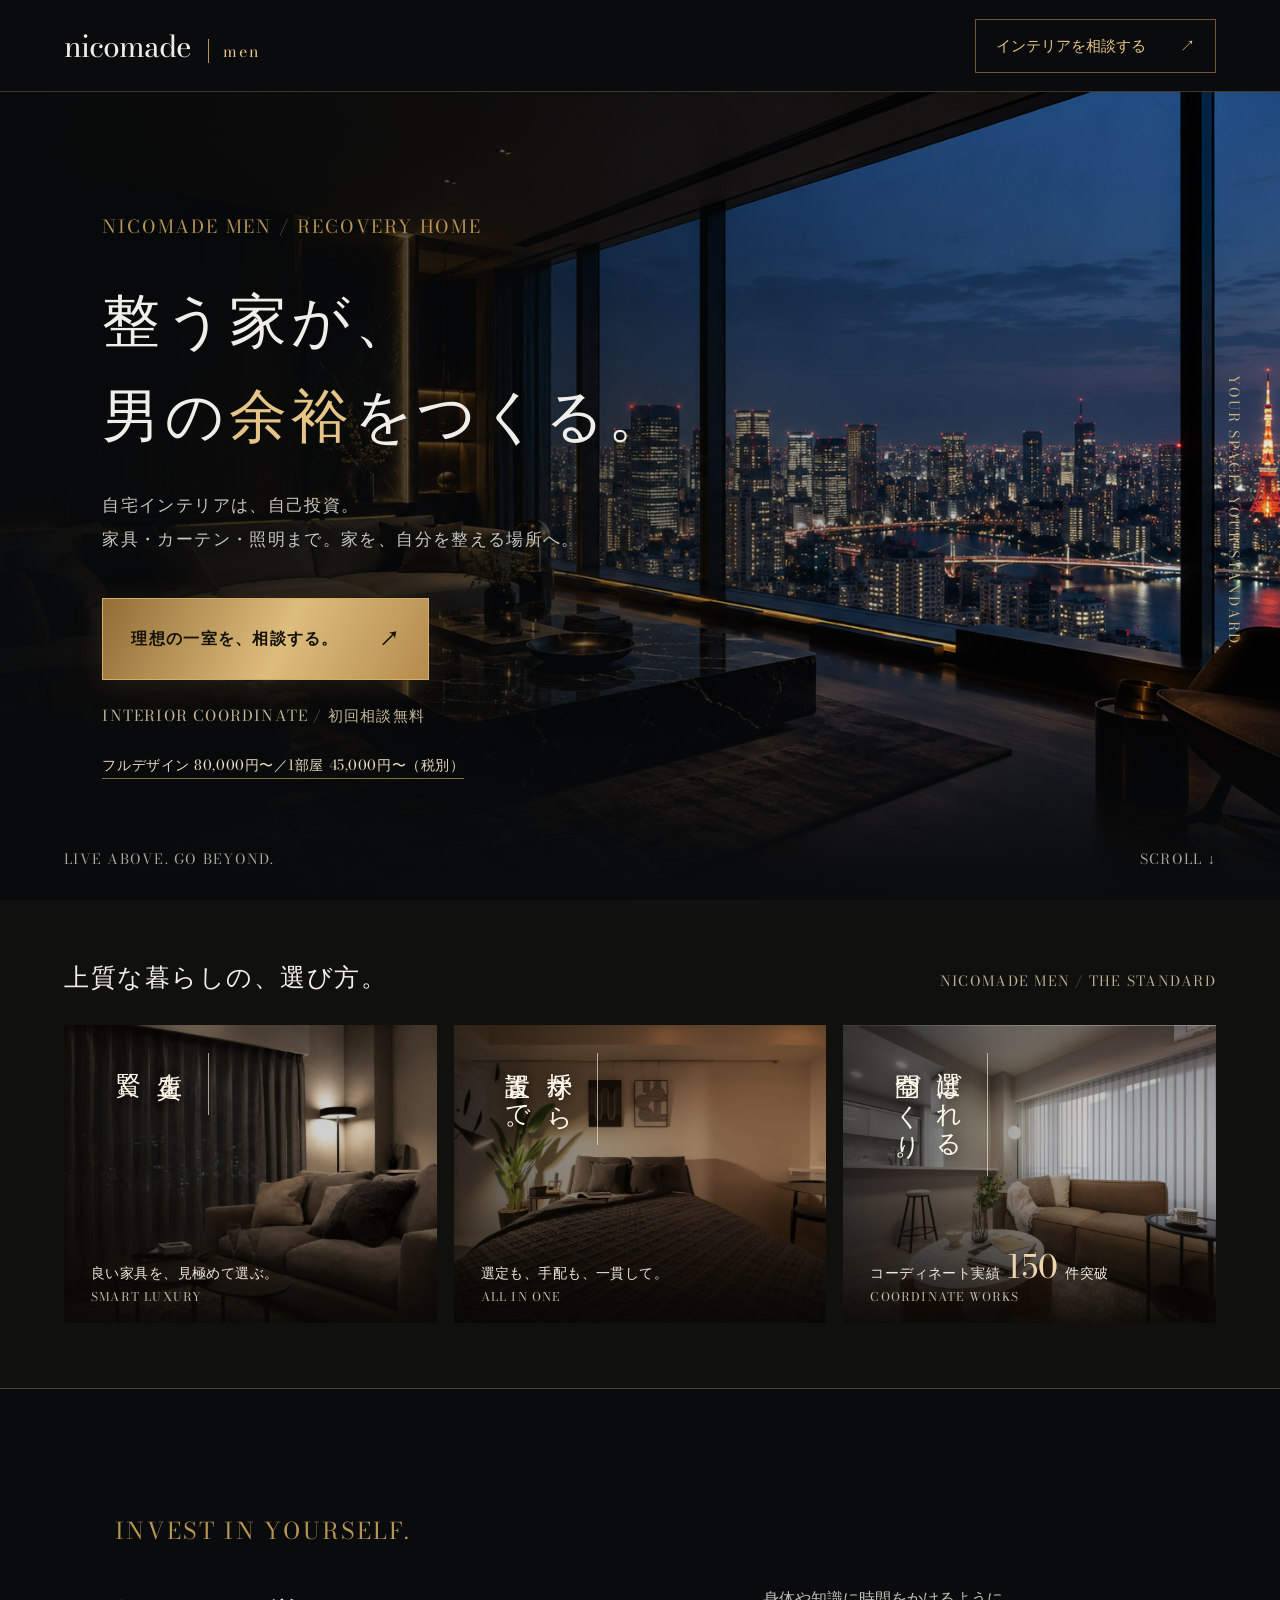
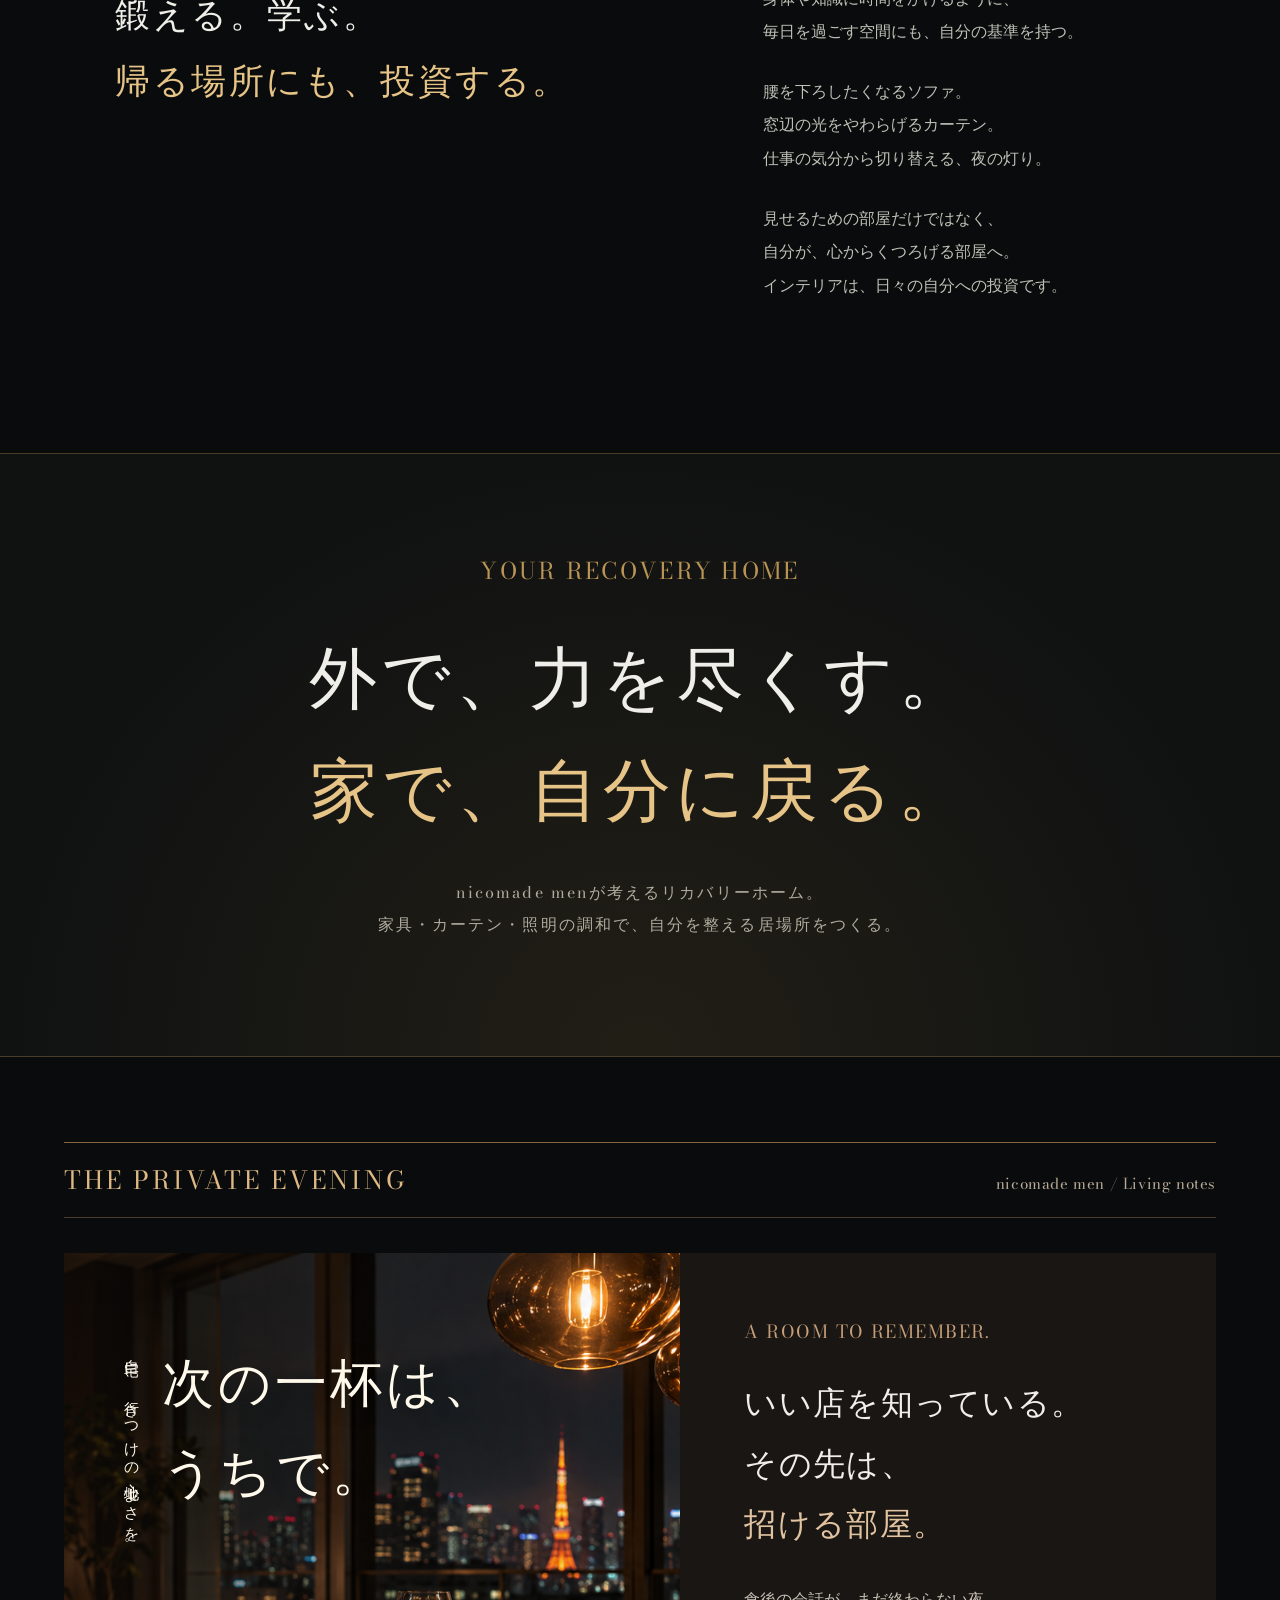
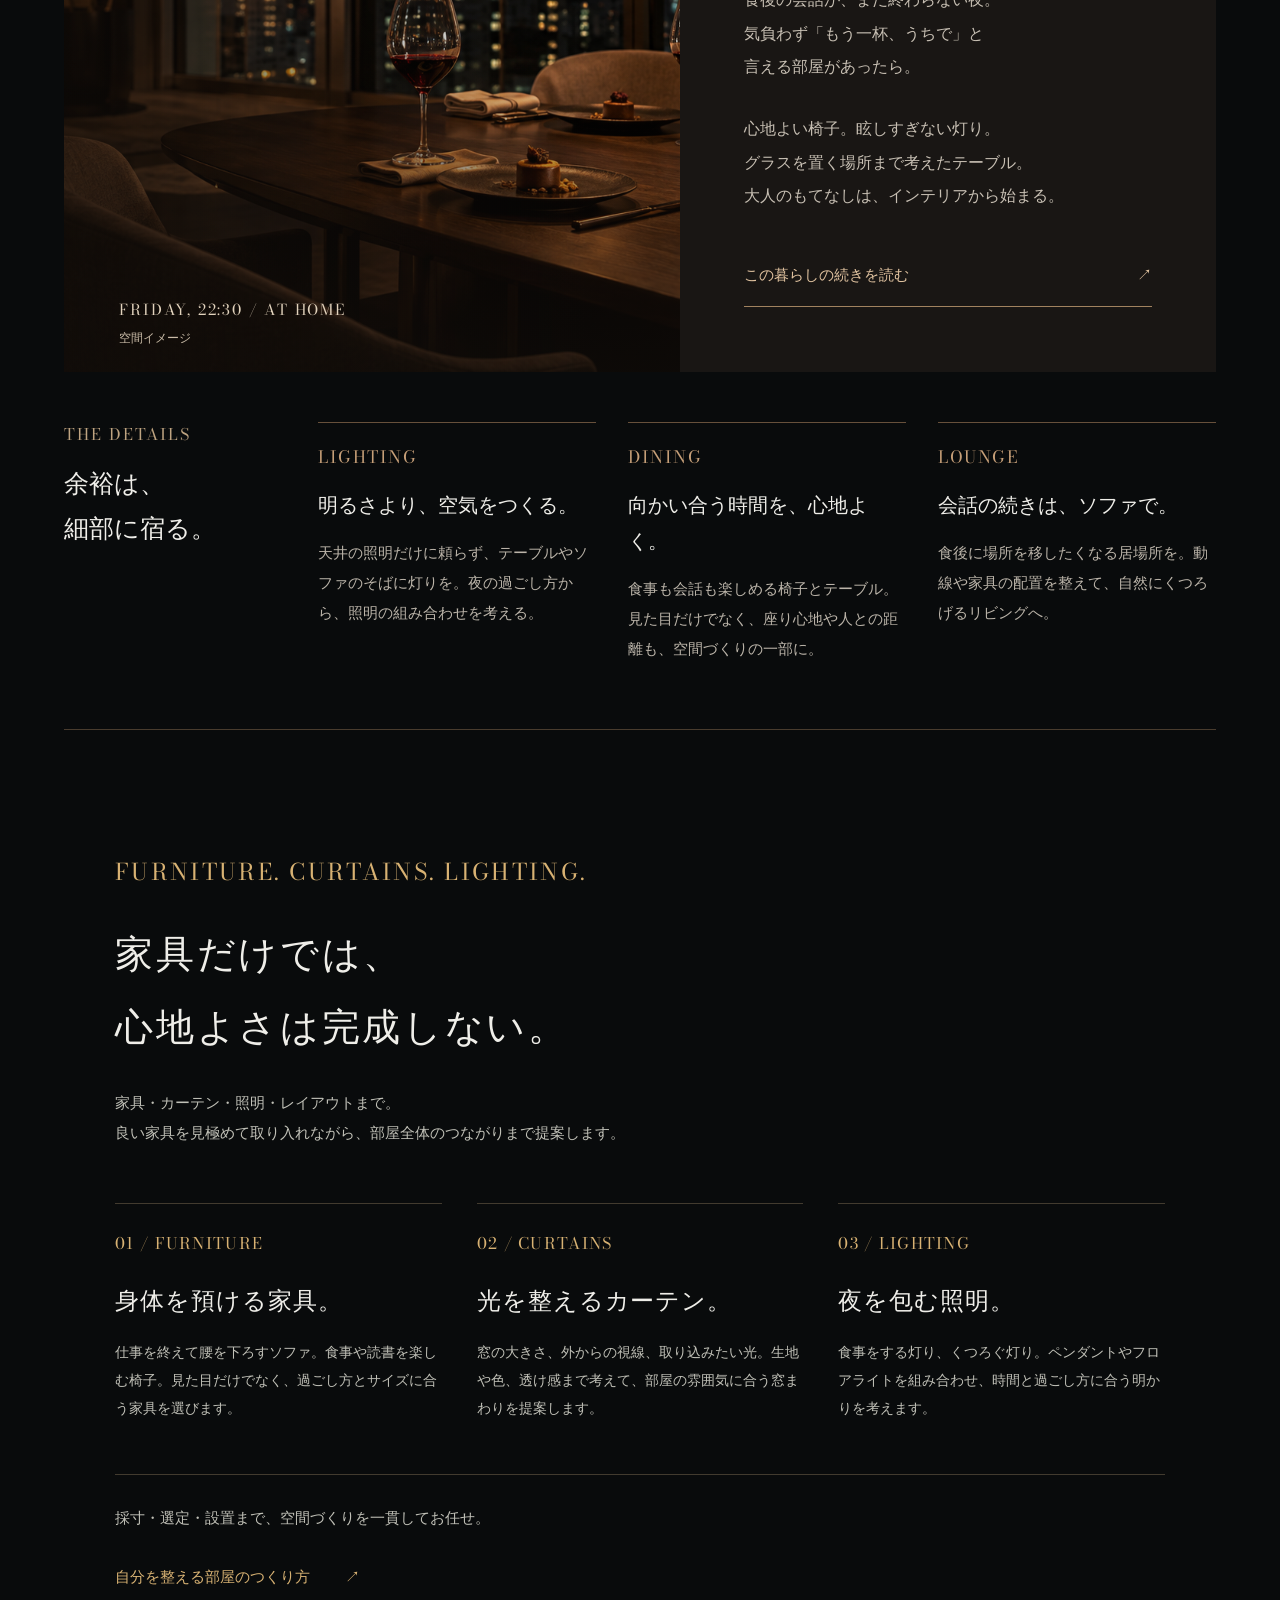
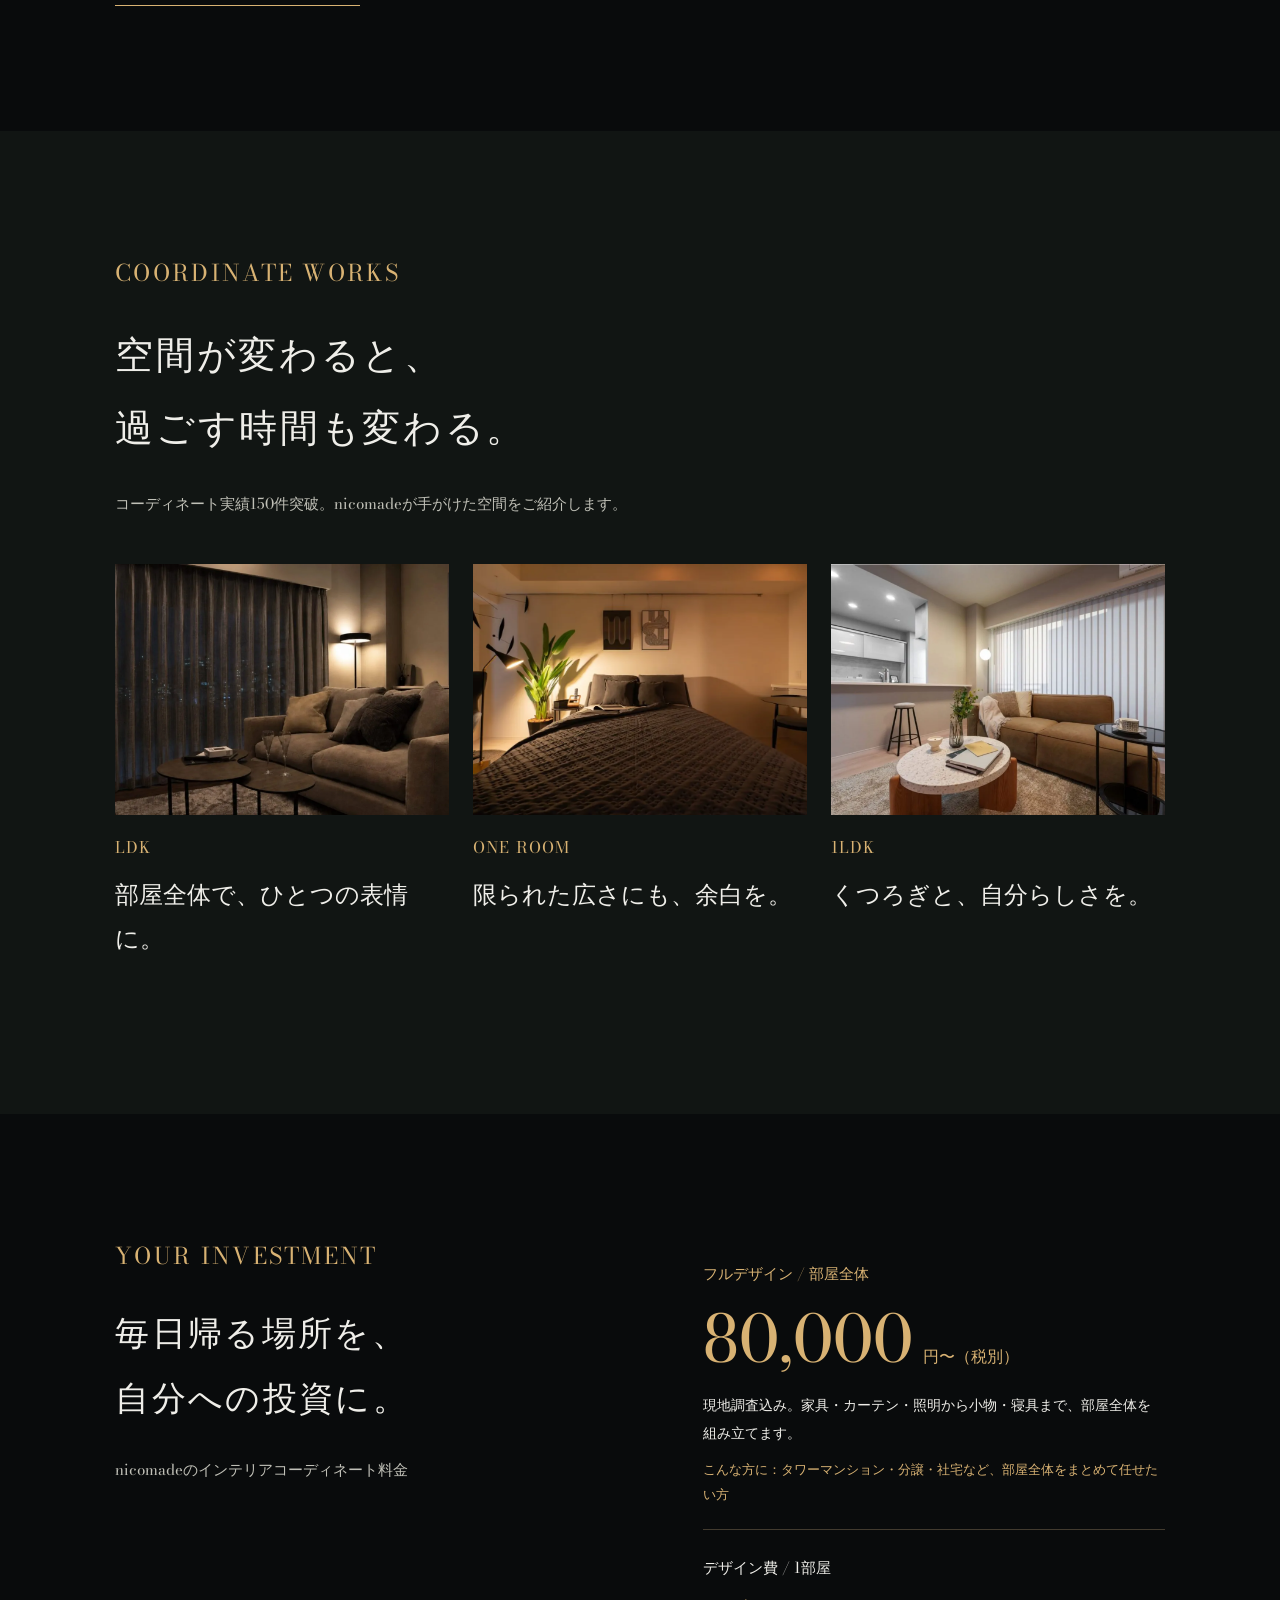
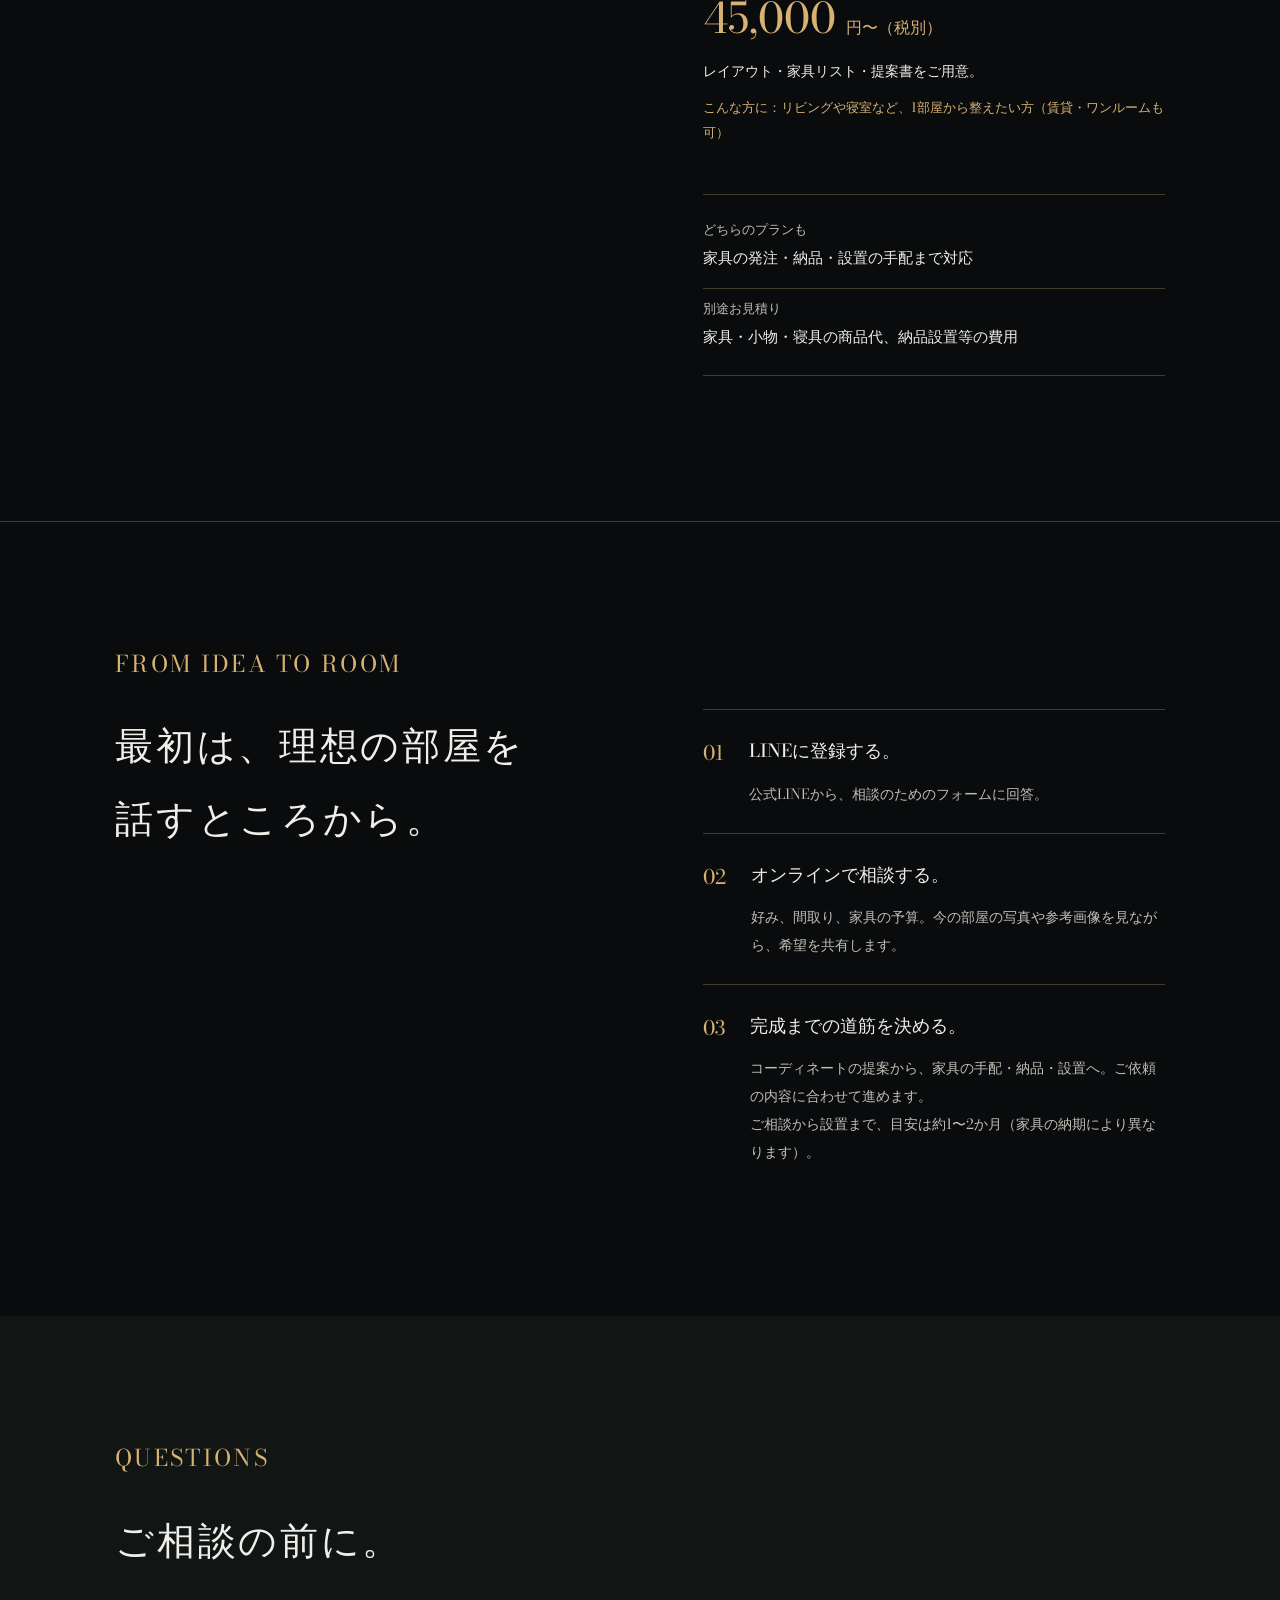
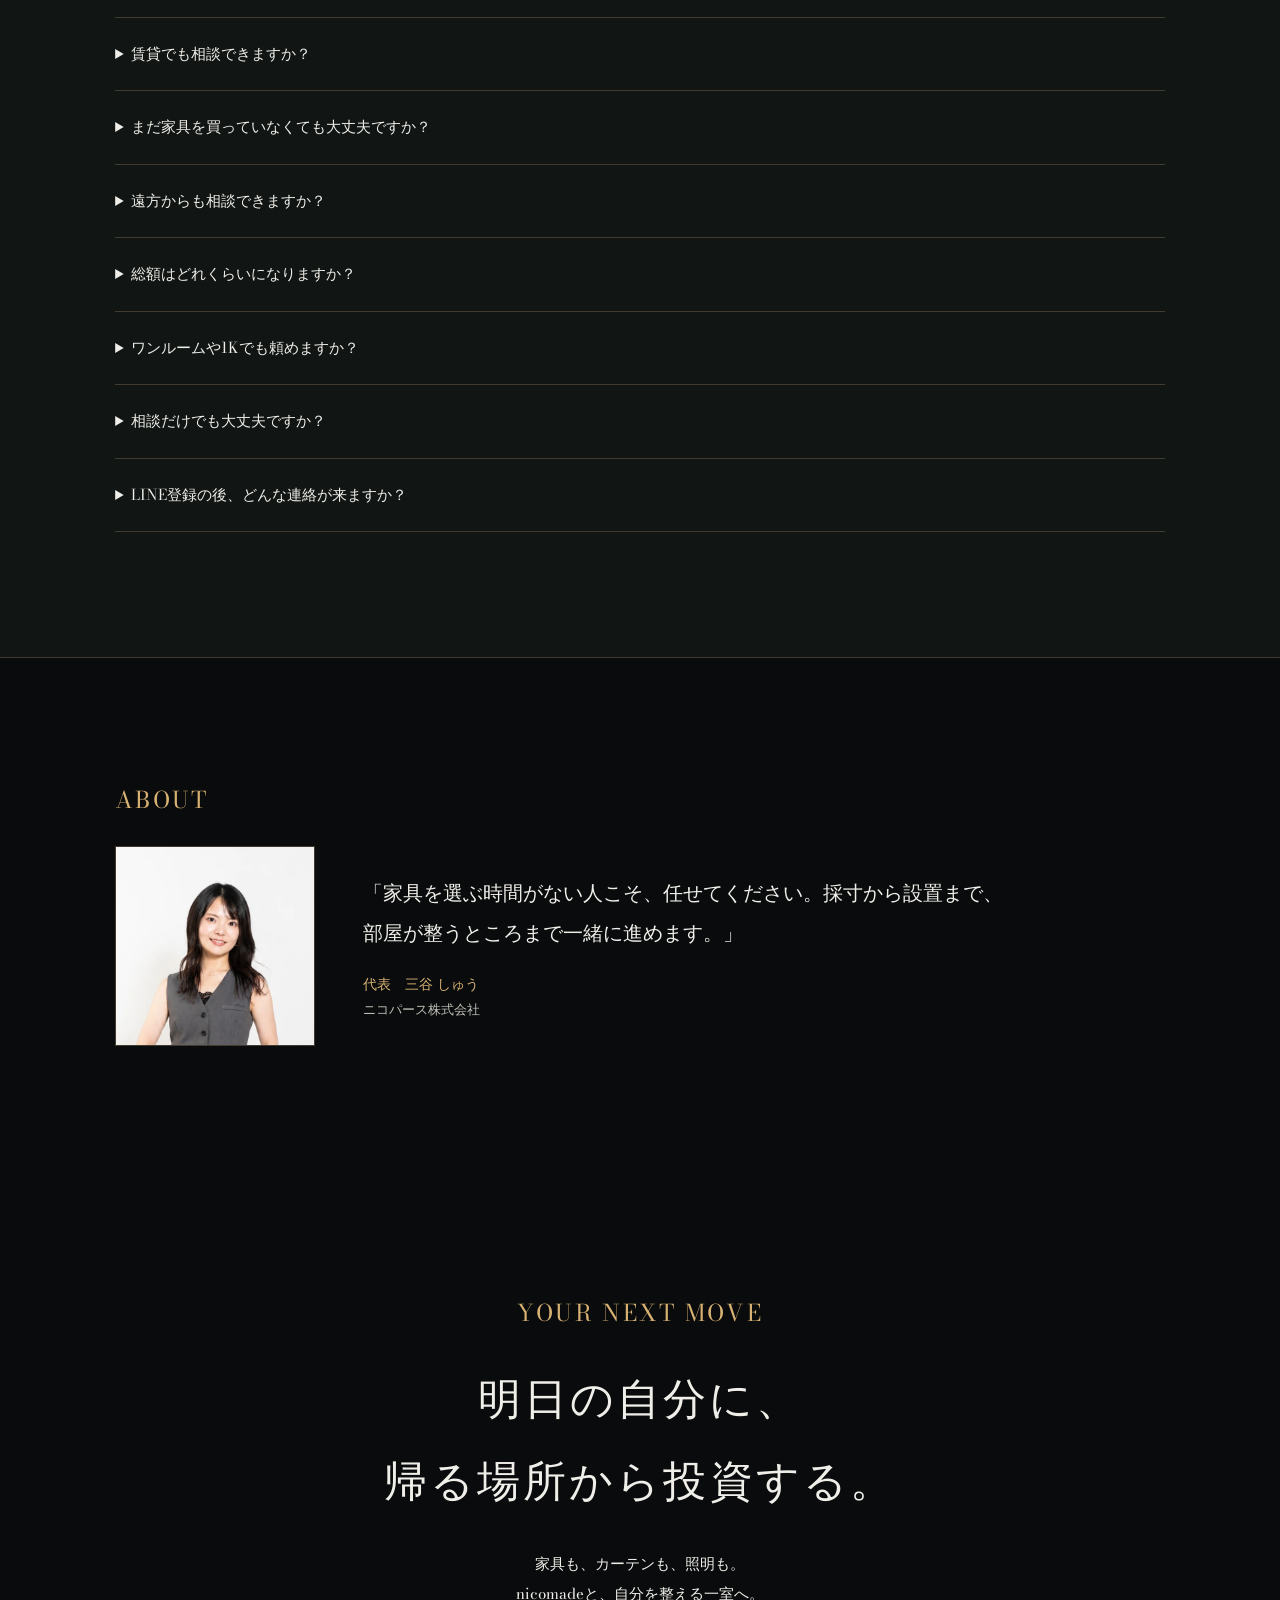
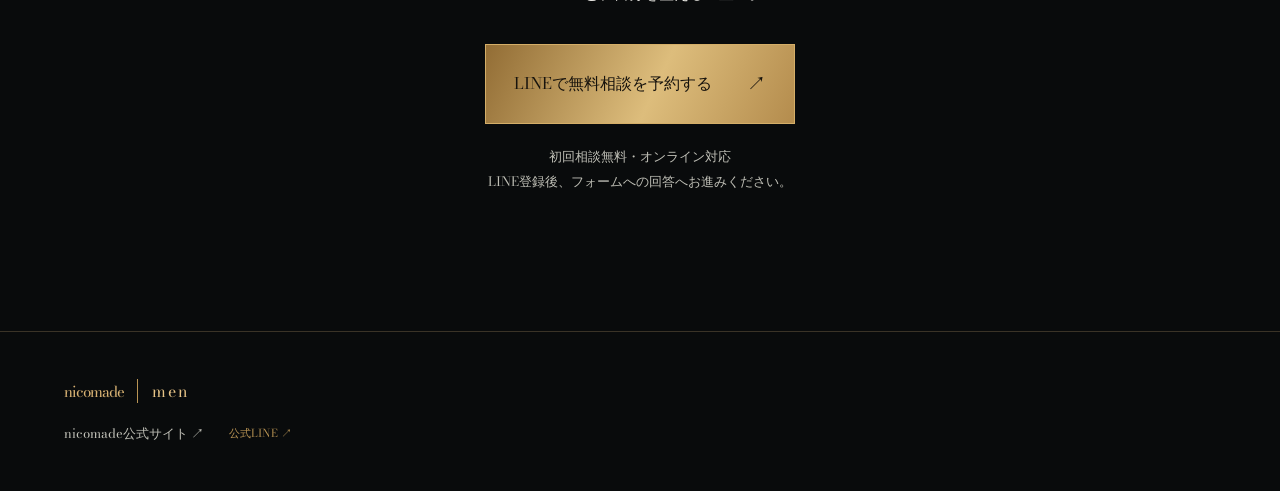
==== commit a206f945: "通常版をやめ、トップをタワー版に（/towerはトップへ転送） Co-Authored-By: Claude Opus 5.5 <noreply@anthropic.com>" ====
--- a/index.html
+++ b/index.html
@@ -1,4 +1,7 @@
-<!doctype html>
-<html lang="ja"><head><meta charset="UTF-8"><meta name="viewport" content="width=device-width,initial-scale=1"><meta name="description" content="インテリアは自己投資。nicomade menが、家具・カーテン・照明・レイアウトを提案。家を、自分を整えるリカバリーホームへ。"><title>nicomade men — 整う家が、男の余裕をつくる。</title><link rel="stylesheet" href="style.css"><link rel="preload" href="assets/fonts/bodoni-moda-regular.ttf" as="font" type="font/ttf" crossorigin><link rel="stylesheet" href="typography.css"><link rel="stylesheet" href="interior.css?v=smart-luxury"><link rel="stylesheet" href="motion.css?v=stable"></head><body><header><a class="logo" href="#">nicomade <i>men</i></a><nav><a href="tower.html" class="tower-switch">TOWER STYLE ↗</a><a href="#service">SERVICE</a><a href="#cases">WORKS</a><a class="nav-cta" href="#consult">インテリアを相談する <span>↗</span></a></nav></header><main><section class="hero"><img src="assets/living.jpg" alt="家具・照明・素材の調和したリビングのインテリアイメージ"><div class="shade"></div><div class="hero-copy"><p class="eyebrow">INTERIOR, MADE FOR YOU.</p><h1>整う家が、<br>男の余裕をつくる。</h1><p class="lead">インテリアは、自己投資。<br>家具・カーテン・照明で、自分を整える住まいへ。</p><a class="button light" href="#consult">理想の部屋を相談する <span>↗</span></a><p class="hero-note">INTERIOR COORDINATE / 初回相談無料</p></div><div class="hero-bottom"><span>YOUR SPACE. YOUR STANDARD.</span><a href="#concept">SCROLL TO DISCOVER ↓</a></div></section><section class="value-assurance" aria-label="nicomadeの強み"><div><span class="value-en">SMART LUXURY</span><p>高級家具を、<br>お得に。</p></div><div><span class="value-en">FROM MEASURE TO INSTALL</span><p>採寸・選定・設置まで、<br>一貫してお任せ。</p></div><div class="value-record"><span class="value-en">COORDINATE WORKS</span><p><span class="record-label">コーディネート実績</span><strong>150</strong><span class="record-unit">件突破</span></p></div></section><section class="intro section" id="concept"><p class="eyebrow">THE CONCEPT</p><div class="split"><h2>好きな家具は、ある。<br>でも、好きな部屋に<br><em>なっているだろうか。</em></h2><div class="intro-text"><p>住まいにはこだわった。<br>ソファも、テーブルも、自分で選んだ。<br>それでも、部屋全体で見るとしっくりこない。</p><p>家具のサイズ。照明の高さ。色と素材の重なり。<br>ひとつずつではなく、空間ごと整える。</p><p class="strong">nicomadeのインテリアコーディネートを、<br>自分らしく暮らしたい男性へ。</p></div></div></section><section class="statement"><p>YOUR RECOVERY HOME</p><h2>帰る場所を、<br>自分を整える場所へ。</h2><span>nicomade men</span></section><section class="section interior-service" id="service"><p class="interior-label">FURNITURE. CURTAINS. LIGHTING.</p><h2>家具だけでは、<br>心地よさは完成しない。</h2><p class="interior-description">家具・カーテン・照明・レイアウトまで。<br>高級家具をお得に取り入れながら、部屋全体のつながりまで提案します。</p><div class="service-grid"><article><span>01 / FURNITURE</span><h3>身体を預ける家具。</h3><p>仕事を終えて腰を下ろすソファ。食事や読書を楽しむ椅子。見た目だけでなく、過ごし方とサイズに合う家具を選びます。</p></article><article><span>02 / CURTAINS</span><h3>光を整えるカーテン。</h3><p>窓の大きさ、外からの視線、取り込みたい光。生地や色、透け感まで考えて、部屋の雰囲気に合う窓まわりを提案します。</p></article><article><span>03 / LIGHTING</span><h3>夜を包む照明。</h3><p>食事をする灯り、くつろぐ灯り。ペンダントやフロアライトを組み合わせ、時間と過ごし方に合う明かりを考えます。</p></article></div><p class="interior-description recovery-delivery">採寸・選定・設置まで、空間づくりを一貫してお任せ。</p></section><section class="section interior-cases" id="cases"><p class="interior-label">COORDINATE WORKS</p><h2>空間が変わると、<br>過ごす時間も変わる。</h2><p class="interior-description">コーディネート実績150件突破。nicomadeが手がけた空間をご紹介します。</p><div class="case-grid"><figure><img src="assets/case-01.webp" alt="nicomadeのLDK・賃貸マンションのコーディネート事例" loading="lazy"><figcaption><span>LDK / RENTAL</span><h3>部屋全体で、ひとつの表情に。</h3><p>LDK・賃貸マンション</p></figcaption></figure><figure><img src="assets/case-02.webp" alt="nicomadeのワンルーム・賃貸マンションのコーディネート事例" loading="lazy"><figcaption><span>ONE ROOM / RENTAL</span><h3>限られた広さにも、余白を。</h3><p>1ROOM・賃貸マンション</p></figcaption></figure><figure><img src="assets/case-03.webp" alt="nicomadeの1LDK・賃貸マンションのコーディネート事例" loading="lazy"><figcaption><span>1LDK / RENTAL</span><h3>くつろぎと、自分らしさを。</h3><p>1LDK・賃貸マンション</p></figcaption></figure></div></section><section class="section interior-plan" id="plan"><div><p class="interior-label">YOUR INVESTMENT</p><h2>自分のための空間に、<br>きちんと投資する。</h2><p class="interior-description">nicomadeのインテリアコーディネート料金</p></div><div class="plan-details"><p class="plan-caption">デザイン費 / 1部屋</p><p class="plan-price">45,000<span>円〜（税別）</span></p><p>レイアウト・家具リスト・提案書をご用意。<br>家具の発注から納品・設置まで対応します。</p><p class="interior-fine">家具代・納品設置等の費用は、別途お見積り。</p></div></section><section class="section interior-flow"><p class="interior-label">FROM IDEA TO ROOM</p><h2>最初は、理想の部屋を<br>話すところから。</h2><ol><li><span>01</span><div><h3>LINEに登録する。</h3><p>公式LINEから、相談のためのフォームに回答。</p></div></li><li><span>02</span><div><h3>オンラインで相談する。</h3><p>好み、間取り、家具の予算。今の部屋の写真や参考画像を見ながら、希望を共有します。</p></div></li><li><span>03</span><div><h3>完成までの道筋を決める。</h3><p>コーディネートの提案から、家具の手配・納品・設置へ。ご依頼の内容に合わせて進めます。</p></div></li></ol></section><section class="section interior-faq"><p class="interior-label">QUESTIONS</p><h2>ご相談の前に。</h2><details><summary>賃貸でも相談できますか？</summary><p>賃貸も対応しています。原状回復を前提に、置き家具・照明・ファブリックを中心とした提案が可能です。</p></details><details><summary>まだ家具を買っていなくても大丈夫ですか？</summary><p>家具を購入する前のご相談も歓迎しています。間取り図・お部屋の写真・好みの参考画像をご用意いただくと、具体的にお話しできます。</p></details><details><summary>遠方からも相談できますか？</summary><p>ご提案・打ち合わせはオンラインで全国対応。現地の採寸・納品は関東1都6県と関西を中心に対応しています。その他の地域についてはご相談ください。</p></details></section><section class="section interior-consult" id="consult"><p class="interior-label">YOUR NEXT MOVE</p><h2>明日の自分に、<br>帰る場所から投資する。</h2><p>家具も、カーテンも、照明も。<br>nicomadeと、自分を整える一室へ。</p><a class="interior-cta" href="https://line.me/R/ti/p/%40419arezv" target="_blank" rel="noopener">LINEで無料相談を予約する <span>↗</span></a><p class="interior-fine">初回相談無料・オンライン対応<br>LINE登録後、フォームへの回答へお進みください。</p></section></main><footer><div class="interior-footer-top"><a class="logo" href="index.html">nicomade <i>men</i></a><a href="tower.html">TOWER STYLE ↗</a></div><div class="interior-footer-links"><a href="https://nicomade.net/lp/" target="_blank" rel="noopener">nicomade公式サイト ↗</a><a href="https://line.me/R/ti/p/%40419arezv" target="_blank" rel="noopener">公式LINE ↗</a></div></footer><script src="motion.js?v=stable" defer></script></body></html>
+<!doctype html><html lang="ja"><head><meta charset="utf-8"><meta name="viewport" content="width=device-width,initial-scale=1"><title>nicomade men | 男のためのインテリアコーディネート</title><meta name="description" content="インテリアは自己投資。nicomade menが、家具・カーテン・照明・レイアウトを提案。家を、自分を整えるリカバリーホームへ。"><link rel="stylesheet" href="tower.css"><link rel="preload" href="assets/fonts/bodoni-moda-regular.ttf" as="font" type="font/ttf" crossorigin><link rel="stylesheet" href="typography.css"><link rel="stylesheet" href="interior.css?v=photo-stories"><link rel="stylesheet" href="motion.css?v=stable"><link rel="stylesheet" href="v2.css"></head><body class="tower-page"><header><a href="index.html" class="brand">nicomade <span>men</span></a><a class="contact" href="https://line.me/R/ti/p/%40419arezv" target="_blank" rel="noopener">インテリアを相談する <span>↗</span></a></header><main><section class="hero"><img src="assets/penthouse.png" alt="夜景を望むタワーレジデンスのインテリアイメージ"><div class="scrim"></div><div class="hero-content"><p class="label">NICOMADE MEN / RECOVERY HOME</p><h1>整う家が、<br>男の<span>余裕</span>をつくる。</h1><p class="sub">自宅インテリアは、自己投資。<br>家具・カーテン・照明まで。家を、自分を整える場所へ。</p><a class="gold-button" href="https://line.me/R/ti/p/%40419arezv" target="_blank" rel="noopener">理想の一室を、相談する。 <span>↗</span></a><p class="hero-service-note">INTERIOR COORDINATE / 初回相談無料</p><a class="hero-price" href="#plan">フルデザイン 80,000円〜／1部屋 45,000円〜<span style="white-space:nowrap">（税別）</span></a></div><div class="hero-foot"><span>LIVE ABOVE. GO BEYOND.</span><a href="#concept">SCROLL ↓</a></div><div class="vertical">YOUR SPACE. YOUR STANDARD.</div></section><section class="value-assurance photo-assurance" aria-label="nicomadeの強み"><div class="assurance-heading"><p>上質な暮らしの、選び方。</p><span>NICOMADE MEN / THE STANDARD</span></div><div class="assurance-stories"><article class="assurance-story"><img src="assets/case-01.webp" alt="落ち着いた照明とソファを合わせたnicomadeのコーディネート事例" loading="lazy"><div class="assurance-shade"></div><h2>上質を、<br>賢く。</h2><p>良い家具を、見極めて選ぶ。</p><span class="assurance-index">SMART LUXURY</span></article><article class="assurance-story"><img src="assets/case-02.webp" alt="家具と照明が調和するnicomadeのコーディネート事例" loading="lazy"><div class="assurance-shade"></div><h2>採寸から、<br>設置まで。</h2><p>選定も、手配も、一貫して。</p><span class="assurance-index">ALL IN ONE</span></article><article class="assurance-story"><img src="assets/case-03.webp" alt="nicomadeが手がけたリビング・ダイニングのコーディネート事例" loading="lazy"><div class="assurance-shade"></div><h2>選ばれる、<br>空間づくり。</h2><p>コーディネート実績<span class="assurance-count">150</span>件突破</p><span class="assurance-index">COORDINATE WORKS</span></article></div></section><section class="concept section" id="concept"><p class="label">INVEST IN YOURSELF.</p><div class="concept-grid"><h2>鍛える。学ぶ。<br><span>帰る場所にも、投資する。</span></h2><div><p>身体や知識に時間をかけるように、<br>毎日を過ごす空間にも、自分の基準を持つ。</p><p>腰を下ろしたくなるソファ。<br>窓辺の光をやわらげるカーテン。<br>仕事の気分から切り替える、夜の灯り。</p><p>見せるための部屋だけではなく、<br>自分が、心からくつろげる部屋へ。<br>インテリアは、日々の自分への投資です。</p></div></div></section><section class="manifesto"><p class="label">YOUR RECOVERY HOME</p><h2>外で、力を尽くす。<br><span>家で、自分に戻る。</span></h2><p>nicomade menが考えるリカバリーホーム。<br>家具・カーテン・照明の調和で、自分を整える居場所をつくる。</p></section><section class="night-editorial" id="private-evening" aria-label="人を招きたくなる部屋づくり"><div class="night-masthead"><p>THE PRIVATE EVENING</p><span>nicomade men / Living notes</span></div><div class="night-feature"><div class="night-photo"><img src="assets/private-evening.png" alt="暖かなペンダント照明とワイングラスで設えた、自宅の夜のダイニングイメージ" loading="lazy"><div class="night-photo-shade"></div><div class="night-cover-copy"><span>自宅に、行きつけの心地よさを。</span><h2>次の一杯は、<br>うちで。</h2></div><p class="night-photo-caption">FRIDAY, 22:30 / AT HOME <span class="image-note">空間イメージ</span></p></div><div class="night-story"><p class="interior-label">A ROOM TO REMEMBER.</p><h2>いい店を知っている。<br>その先は、<br><span>招ける部屋。</span></h2><p>食後の会話が、まだ終わらない夜。<br>気負わず「もう一杯、うちで」と<br>言える部屋があったら。</p><p>心地よい椅子。眩しすぎない灯り。<br>グラスを置く場所まで考えたテーブル。<br>大人のもてなしは、インテリアから始まる。</p><a href="journal-private-evening.html" class="night-link">この暮らしの続きを読む <span>↗</span></a></div></div><div class="night-design-notes"><div class="night-note-heading"><p>THE DETAILS</p><h3>余裕は、<br>細部に宿る。</h3></div><article><span>LIGHTING</span><h4>明るさより、空気をつくる。</h4><p>天井の照明だけに頼らず、テーブルやソファのそばに灯りを。夜の過ごし方から、照明の組み合わせを考える。</p></article><article><span>DINING</span><h4>向かい合う時間を、心地よく。</h4><p>食事も会話も楽しめる椅子とテーブル。見た目だけでなく、座り心地や人との距離も、空間づくりの一部に。</p></article><article><span>LOUNGE</span><h4>会話の続きは、ソファで。</h4><p>食後に場所を移したくなる居場所を。動線や家具の配置を整えて、自然にくつろげるリビングへ。</p></article></div></section><section class="section interior-service" id="service"><p class="interior-label">FURNITURE. CURTAINS. LIGHTING.</p><h2>家具だけでは、<br>心地よさは完成しない。</h2><p class="interior-description">家具・カーテン・照明・レイアウトまで。<br>良い家具を見極めて取り入れながら、部屋全体のつながりまで提案します。</p><div class="service-grid"><article><span>01 / FURNITURE</span><h3>身体を預ける家具。</h3><p>仕事を終えて腰を下ろすソファ。食事や読書を楽しむ椅子。見た目だけでなく、過ごし方とサイズに合う家具を選びます。</p></article><article><span>02 / CURTAINS</span><h3>光を整えるカーテン。</h3><p>窓の大きさ、外からの視線、取り込みたい光。生地や色、透け感まで考えて、部屋の雰囲気に合う窓まわりを提案します。</p></article><article><span>03 / LIGHTING</span><h3>夜を包む照明。</h3><p>食事をする灯り、くつろぐ灯り。ペンダントやフロアライトを組み合わせ、時間と過ごし方に合う明かりを考えます。</p></article></div><p class="interior-description recovery-delivery">採寸・選定・設置まで、空間づくりを一貫してお任せ。</p><a class="journal-inline" href="journal-recovery-home.html">自分を整える部屋のつくり方 <span>↗</span></a></section><section class="section interior-cases" id="cases"><p class="interior-label">COORDINATE WORKS</p><h2>空間が変わると、<br>過ごす時間も変わる。</h2><p class="interior-description">コーディネート実績150件突破。nicomadeが手がけた空間をご紹介します。</p><div class="case-grid"><figure><img src="assets/case-01.webp" alt="nicomadeのLDKのコーディネート事例" loading="lazy"><figcaption><span>LDK</span><h3>部屋全体で、ひとつの表情に。</h3></figcaption></figure><figure><img src="assets/case-02.webp" alt="nicomadeのワンルームのコーディネート事例" loading="lazy"><figcaption><span>ONE ROOM</span><h3>限られた広さにも、余白を。</h3></figcaption></figure><figure><img src="assets/case-03.webp" alt="nicomadeの1LDKのコーディネート事例" loading="lazy"><figcaption><span>1LDK</span><h3>くつろぎと、自分らしさを。</h3></figcaption></figure></div></section><section class="section interior-plan" id="plan"><div><p class="interior-label">YOUR INVESTMENT</p><h2>毎日帰る場所を、<br>自分への投資に。</h2><p class="interior-description">nicomadeのインテリアコーディネート料金</p></div><div class="plan-details"><div class="plan-option plan-featured"><p class="plan-caption">フルデザイン / 部屋全体</p><p class="plan-price">80,000<span>円〜（税別）</span></p><p class="plan-desc">現地調査込み。家具・カーテン・照明から小物・寝具まで、部屋全体を組み立てます。</p><p class="plan-for">こんな方に：タワーマンション・分譲・社宅など、部屋全体をまとめて任せたい方</p></div><div class="plan-option"><p class="plan-caption">デザイン費 / 1部屋</p><p class="plan-price plan-price-sub">45,000<span>円〜（税別）</span></p><p class="plan-desc">レイアウト・家具リスト・提案書をご用意。</p><p class="plan-for">こんな方に：リビングや寝室など、1部屋から整えたい方（賃貸・ワンルームも可）</p></div><div class="plan-breakdown"><p><span>どちらのプランも</span><span>家具の発注・納品・設置の手配まで対応</span></p><p><span>別途お見積り</span><span>家具・小物・寝具の商品代、納品設置等の費用</span></p></div></div></section><section class="section interior-flow"><p class="interior-label">FROM IDEA TO ROOM</p><h2>最初は、理想の部屋を<br>話すところから。</h2><ol><li><span>01</span><div><h3>LINEに登録する。</h3><p>公式LINEから、相談のためのフォームに回答。</p></div></li><li><span>02</span><div><h3>オンラインで相談する。</h3><p>好み、間取り、家具の予算。今の部屋の写真や参考画像を見ながら、希望を共有します。</p></div></li><li><span>03</span><div><h3>完成までの道筋を決める。</h3><p>コーディネートの提案から、家具の手配・納品・設置へ。ご依頼の内容に合わせて進めます。<br>ご相談から設置まで、目安は約1〜2か月（家具の納期により異なります）。</p></div></li></ol></section><section class="section interior-faq"><p class="interior-label">QUESTIONS</p><h2>ご相談の前に。</h2><details><summary>賃貸でも相談できますか？</summary><p>賃貸も対応しています。原状回復を前提に、置き家具・照明・ファブリックを中心とした提案が可能です。</p></details><details><summary>まだ家具を買っていなくても大丈夫ですか？</summary><p>家具を購入する前のご相談も歓迎しています。間取り図・お部屋の写真・好みの参考画像をご用意いただくと、具体的にお話しできます。</p></details><details><summary>遠方からも相談できますか？</summary><p>ご提案・打ち合わせはオンラインで全国対応。現地の採寸・納品は関東1都6県と関西を中心に対応しています。その他の地域についてはご相談ください。</p></details><details><summary>総額はどれくらいになりますか？</summary><p>デザイン費（フルデザイン80,000円〜／1部屋45,000円〜・税別）に、家具・小物・寝具の商品代と納品設置費が加わります。家具はご予算に合わせて選び、契約前に総額のお見積りをお出しします。最初のご相談で予算感をお聞かせください。</p></details><details><summary>ワンルームや1Kでも頼めますか？</summary><p>はい。ワンルームのコーディネート実績もあります。限られた広さでも、置き方と灯りで過ごしやすさは変わります。</p></details><details><summary>相談だけでも大丈夫ですか？</summary><p>初回相談は無料です。お話を聞いたうえで、依頼するかどうかを決めていただけます。</p></details><details><summary>LINE登録の後、どんな連絡が来ますか？</summary><p>登録後に相談用のフォームをお送りします。回答をもとに、オンライン相談の日程をご案内します。</p></details></section><section class="section owner-note" aria-label="代表より"><p class="interior-label">ABOUT</p><div class="owner-inner"><div class="owner-photo"><img src="assets/owner.jpg" alt="代表 三谷しゅう" loading="lazy" width="600" height="600"></div><div><p class="owner-quote">「家具を選ぶ時間がない人こそ、任せてください。採寸から設置まで、部屋が整うところまで一緒に進めます。」</p><p class="owner-name">代表　三谷 しゅう<span>ニコパース株式会社</span></p></div></div></section><section class="section interior-consult" id="consult"><p class="interior-label">YOUR NEXT MOVE</p><h2>明日の自分に、<br>帰る場所から投資する。</h2><p>家具も、カーテンも、照明も。<br>nicomadeと、自分を整える一室へ。</p><a class="interior-cta" href="https://line.me/R/ti/p/%40419arezv" target="_blank" rel="noopener">LINEで無料相談を予約する <span>↗</span></a><p class="interior-fine">初回相談無料・オンライン対応<br>LINE登録後、フォームへの回答へお進みください。</p></section></main><footer><div class="interior-footer-top"><a class="brand" href="index.html">nicomade <span>men</span></a></div><div class="interior-footer-links"><a href="https://nicomade.net/lp/" target="_blank" rel="noopener">nicomade公式サイト ↗</a><a href="https://line.me/R/ti/p/%40419arezv" target="_blank" rel="noopener">公式LINE ↗</a></div></footer><a class="sticky-line" href="https://line.me/R/ti/p/%40419arezv" target="_blank" rel="noopener">LINEで無料相談 <span>↗</span></a><script src="motion.js?v=stable" defer></script><script src="v2.js" defer></script></body></html>
 
 
+
+
+
+
--- a/tower.css
+++ b/tower.css
@@ -0,0 +1,2 @@
+:root{--black:#090b0c;--gold:#b99454;--bright:#e6c386;--white:#efeee9;--line:#30302c}*{box-sizing:border-box}html{scroll-behavior:smooth;scroll-padding-top:50px}body{margin:0;background:var(--black);color:var(--white);font-family:'Bodoni Moda','Yu Gothic',sans-serif;-webkit-font-smoothing:antialiased}a{color:inherit;text-decoration:none}button{font:inherit;cursor:pointer}header{height:92px;padding:0 5%;display:flex;justify-content:space-between;align-items:center;border-bottom:1px solid #3d3527;background:#090b0c}.brand{font-family:'Bodoni Moda',Georgia,serif;font-size:30px;letter-spacing:-1px}.brand>span{font-size:16px;letter-spacing:2px;border-left:1px solid var(--gold);padding-left:14px;margin-left:10px;color:var(--bright)}.edition{font-size:9px;letter-spacing:2px;color:#adaca3;margin-left:auto;margin-right:45px}.contact{font-size:11px;border:1px solid #6c5837;padding:14px 20px;color:var(--bright)}.contact span{margin-left:30px}.hero{height:calc(100svh - 92px);min-height:710px;max-height:1000px;position:relative;display:flex;align-items:center}.hero>img,.scrim{position:absolute;inset:0;width:100%;height:100%;object-fit:cover}.hero>img{object-position:65% center}.scrim{background:linear-gradient(90deg,#080a0bee 0%,#080a0bbd 30%,#080a0b42 67%,#080a0b15),linear-gradient(0deg,#090b0c,transparent 30%)}.hero-content{position:relative;padding:45px 8%;width:100%}.label{font-family:'Bodoni Moda',Arial,sans-serif;font-size:9px;letter-spacing:3px;color:var(--gold);font-weight:600;margin:0 0 33px}.hero h1{font-family:'Bodoni Moda','Yu Mincho',serif;font-weight:400;font-size:clamp(40px,4.5vw,70px);letter-spacing:.08em;line-height:1.65;margin:0 0 25px}.hero h1 span,h2 span{color:var(--bright)}.sub{font-size:13px;color:#c8c8c3;line-height:2.3;letter-spacing:.08em}.gold-button{display:inline-flex;justify-content:space-between;align-items:center;gap:40px;min-width:290px;padding:23px 28px;border:1px solid #d4ae68;background:linear-gradient(115deg,#926d35,#ddbd7c 55%,#b48c4d);box-shadow:0 4px 30px #ae85452b;color:#15110b;font-size:12px;font-weight:600;letter-spacing:.08em;margin-top:25px}.gold-button:hover{filter:brightness(1.12)}.gold-button span{font-size:20px}.hero-foot{position:absolute;bottom:30px;left:5%;right:5%;display:flex;justify-content:space-between;font-size:8px;letter-spacing:2px;color:#a8a79f}.vertical{position:absolute;right:35px;top:35%;writing-mode:vertical-rl;color:#c9b283;font-size:8px;letter-spacing:3px}.section{padding:125px 9%}h2{font-family:'Bodoni Moda','Yu Mincho',serif;font-weight:400;font-size:clamp(28px,3vw,44px);line-height:1.9;letter-spacing:.07em;margin:0}.concept-grid{display:grid;grid-template-columns:1.3fr 1fr;gap:12%}.concept-grid h2{font-size:35px}.concept-grid>div{font-size:13px;line-height:2.4;color:#aaa9a1}.concept-grid p{margin:0 0 26px}.manifesto{text-align:center;padding:100px 20px;background:radial-gradient(ellipse at 50% 100%,#51402044,transparent 70%),#101212;border-top:1px solid #4a3d26;border-bottom:1px solid #4a3d26}.manifesto h2{font-size:clamp(38px,5.3vw,78px);line-height:1.65}.manifesto>p:last-child{font-size:12px;color:#afac9f;letter-spacing:.13em;margin-top:30px}.returns-title{display:flex;justify-content:space-between;align-items:flex-start;margin-bottom:65px}.returns-title h2{font-size:35px}.returns-title .label{padding-top:20px}.return-list article{display:grid;grid-template-columns:1fr 2.1fr .8fr;align-items:start;border-top:1px solid var(--line);padding:38px 0;gap:25px}.return-list article:last-child{border-bottom:1px solid var(--line)}.return-list article>span{font-size:10px;letter-spacing:2px;color:var(--gold);padding-top:10px}.return-list h3{font-family:'Bodoni Moda','Yu Mincho',serif;font-weight:400;font-size:27px;margin:0 0 16px;letter-spacing:.07em}.return-list p{font-size:12px;line-height:2.3;color:#a4a69e;margin:0}.return-list b{font-family:'Bodoni Moda',Georgia,serif;font-size:42px;letter-spacing:-2px;font-weight:400;color:#6b5a39;text-align:right;padding-top:4px}.residence{position:relative;min-height:610px;display:flex;align-items:center;overflow:hidden}.residence img{position:absolute;inset:0;width:100%;height:100%;object-fit:cover;object-position:right center}.residence:after{content:'';position:absolute;inset:0;background:linear-gradient(90deg,#090b0cdd,#090b0c44 70%)}.residence>div{z-index:1;position:relative;padding:80px 9%}.residence h2{font-size:42px}.residence p:last-child{font-size:12px;line-height:2.4;color:#ceccc4;margin-top:25px}.consult{display:grid;grid-template-columns:1fr 1fr;gap:13%;background:radial-gradient(ellipse at left bottom,#48351933,transparent 70%)}.consult h2{font-size:37px}.consult>div>p:last-child{font-size:12px;color:#a9a89d;line-height:2.2;margin-top:25px}.consult-form{padding-top:15px}.choice-heading{display:flex;justify-content:space-between;font-size:12px;margin:0 0 20px}.choice-heading small{font-size:9px;color:#99998e}.choices{display:grid;grid-template-columns:1fr 1fr;gap:10px}.choices button{background:#111414;color:#cccac1;border:1px solid #4b4639;padding:17px 10px;font-size:11px}.choices button[aria-pressed=true]{border-color:var(--gold);color:var(--bright);background:#30271a}.consult .gold-button{width:100%}.fine{font-size:9px!important;line-height:1.9;color:#929184!important}#note-panel{background:#1d201d;padding:20px;margin-top:25px}#note-panel label{font-size:11px;display:block;margin-bottom:10px}textarea{width:100%;font:12px/1.8 sans-serif;padding:12px;resize:vertical}#copy-note{padding:10px 15px;margin-top:10px;background:transparent;border:1px solid var(--gold);color:var(--bright);font-size:11px}#copy-status{font-size:11px}footer{padding:45px 5%;border-top:1px solid #3a3327}footer>div{display:flex;justify-content:space-between;align-items:center}footer>div>a:last-child{font-size:11px;color:var(--gold)}footer>p{color:#86877d;font-size:9px;line-height:1.9;margin:25px 0 0}a:focus-visible,button:focus-visible{outline:2px solid var(--bright);outline-offset:5px}@media(max-width:760px){header{height:76px;padding:0 6%}.brand{font-size:25px}.brand>span{font-size:13px;padding-left:9px;margin-left:7px}.edition{display:none}.contact{font-size:10px;padding:10px 12px}.contact span{margin-left:10px}.hero{height:calc(95svh - 76px);min-height:650px}.hero-content{padding:45px 7%}.hero h1{font-size:35px;letter-spacing:.04em}.hero .label{font-size:8px;letter-spacing:2px}.sub{font-size:11px}.vertical{display:none}.hero-foot{font-size:7px;letter-spacing:1px}.hero>img{object-position:65% center}.scrim{background:linear-gradient(90deg,#090b0cd9,#090b0c5c),linear-gradient(0deg,#090b0c,transparent 40%)}.section{padding:75px 7%}.concept-grid{display:block}.concept-grid h2{font-size:27px}.concept-grid>div{font-size:12px;margin-top:30px}.manifesto{padding:65px 7%}.manifesto>p:last-child{font-size:10px}.returns-title{display:block;margin-bottom:35px}.returns-title h2{font-size:29px}.returns-title .label{padding:0;margin-bottom:25px}.return-list article{grid-template-columns:1fr 1fr;gap:18px;padding:28px 0}.return-list article>div{grid-column:1/-1;grid-row:2}.return-list article>b{grid-column:2;grid-row:1;font-size:24px;padding:0}.return-list article>span{font-size:8px;padding-top:5px}.return-list h3{font-size:24px}.return-list p{font-size:11px}.residence{min-height:510px}.residence>div{padding:60px 7%}.residence h2{font-size:34px}.residence img{object-position:70% center}.consult{display:block}.consult h2{font-size:32px}.consult-form{margin-top:35px}.gold-button{min-width:270px}.choices button{font-size:10px}footer>div>a:last-child{font-size:9px}footer>p{font-size:8px}}@media(prefers-reduced-motion:reduce){html{scroll-behavior:auto}}
+
--- a/v2.css
+++ b/v2.css
@@ -0,0 +1,42 @@
+/* v2 2026-10-19: ペルソナ指摘 N2〜N4 */
+@media(min-width:761px){
+.tower-page .interior-description,.tower-page .interior-consult>p:not(.interior-label):not(.interior-fine){font-size:15px}
+.tower-page .service-grid p,.tower-page .interior-flow li p,.tower-page .interior-faq details p,.tower-page .plan-details>p:not(.plan-price):not(.plan-caption):not(.interior-fine){font-size:14px}
+.tower-page .case-grid figcaption p,.tower-page .interior-fine{font-size:13px}
+.tower-page .interior-faq summary{font-size:15px}
+}
+.tower-page .plan-breakdown p{display:block}
+.tower-page .plan-breakdown p span{display:block}
+.tower-page .plan-breakdown p span:first-child{color:var(--interior-copy);font-size:.85em;margin-bottom:2px}
+.tower-page .plan-breakdown p+p{border-top:1px solid var(--interior-line);padding-top:8px;margin-top:8px}
+.sticky-line{display:none}
+@media(max-width:760px){
+.sticky-line{display:flex;position:fixed;left:16px;right:16px;bottom:calc(14px + env(safe-area-inset-bottom));z-index:50;justify-content:space-between;align-items:center;padding:11px 20px;font-size:15px;color:#17130d;background:linear-gradient(115deg,#926d35,#ddbd7c 55%,#b48c4d);border:1px solid #d4ae68;box-shadow:0 8px 24px rgba(0,0,0,.45);transition:opacity .3s,transform .3s}
+.sticky-line.is-hidden{opacity:0;transform:translateY(120%);pointer-events:none}
+.tower-page footer{padding-bottom:96px}
+}
+/* J1 2026-10-19: 料金2段（フルデザイン80,000円〜／1部屋45,000円〜） */
+.tower-page .plan-option{padding:6px 0 22px}
+.tower-page .plan-option+.plan-option{border-top:1px solid var(--interior-line);padding-top:24px}
+.tower-page .plan-option .plan-price{margin:0 0 12px}
+.tower-page .plan-price-sub{font-size:42px}
+.tower-page .plan-desc{font-size:14px;line-height:2;margin:0}
+.tower-page .plan-featured .plan-caption{color:var(--interior-accent)}
+@media(max-width:760px){.tower-page .plan-price-sub{font-size:38px}}
+/* J5 2026-10-19: 代表ブロック（写真は仮枠） */
+.owner-note{border-top:1px solid var(--interior-line)}
+.owner-inner{display:grid;grid-template-columns:200px 1fr;gap:48px;align-items:center;max-width:900px}
+.owner-photo{aspect-ratio:1/1;background:#1b1d1c;border:1px solid var(--interior-line);display:flex;align-items:center;justify-content:center;overflow:hidden}
+.owner-photo img{width:100%;height:100%;object-fit:cover}
+.owner-photo span{font-family:'Bodoni Moda',serif;color:var(--interior-copy);letter-spacing:.12em;font-size:13px}
+.owner-quote{font-family:'Yu Mincho',serif;font-size:20px;line-height:2;margin:0 0 20px}
+.owner-name{font-size:14px;margin:0;color:var(--interior-accent)}
+.owner-name span{display:block;color:var(--interior-copy);font-size:13px;margin-top:4px}
+@media(max-width:760px){.owner-inner{grid-template-columns:1fr;gap:24px}.owner-photo{max-width:160px}.owner-quote{font-size:17px}}
+/* N5/N6 2026-10-19: 追従ボタンを細く、本文との重なりを減らす */
+@media(max-width:760px){.tower-page main>section{scroll-margin-bottom:80px}.tower-page main>section:not(.hero){padding-bottom:88px}.tower-page .case-grid figcaption{padding-bottom:4px}}
+/* J9 2026-10-19: こんな方に */
+.tower-page .plan-for{font-size:13px;line-height:1.9;color:var(--interior-accent);margin:10px 0 0}
+/* J11 2026-10-19: ヒーローに料金1行 */
+.tower-page .hero-price{display:inline-block;margin-top:10px;font-size:14px;letter-spacing:.04em;color:#e8dcc4;border-bottom:1px solid rgba(216,178,115,.6);padding-bottom:2px}
+@media(max-width:760px){.tower-page .hero-price{font-size:13px}}
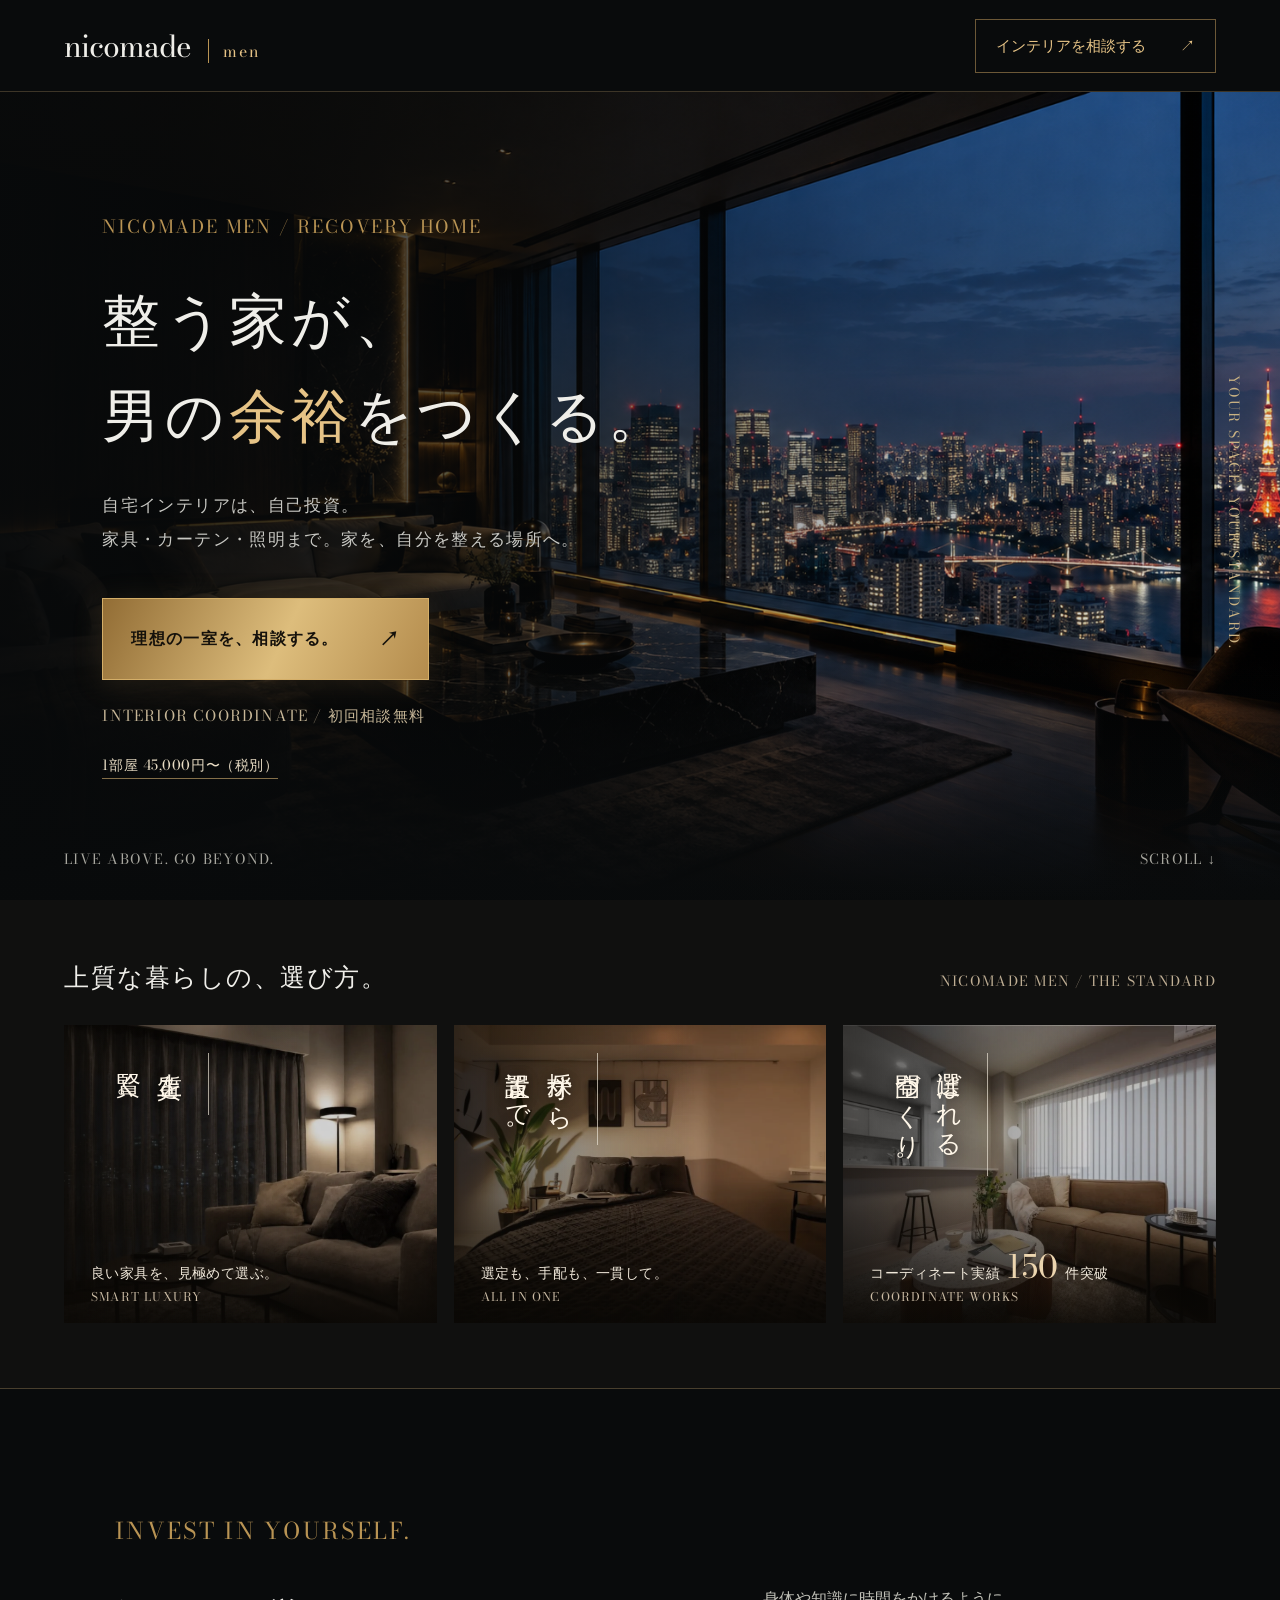
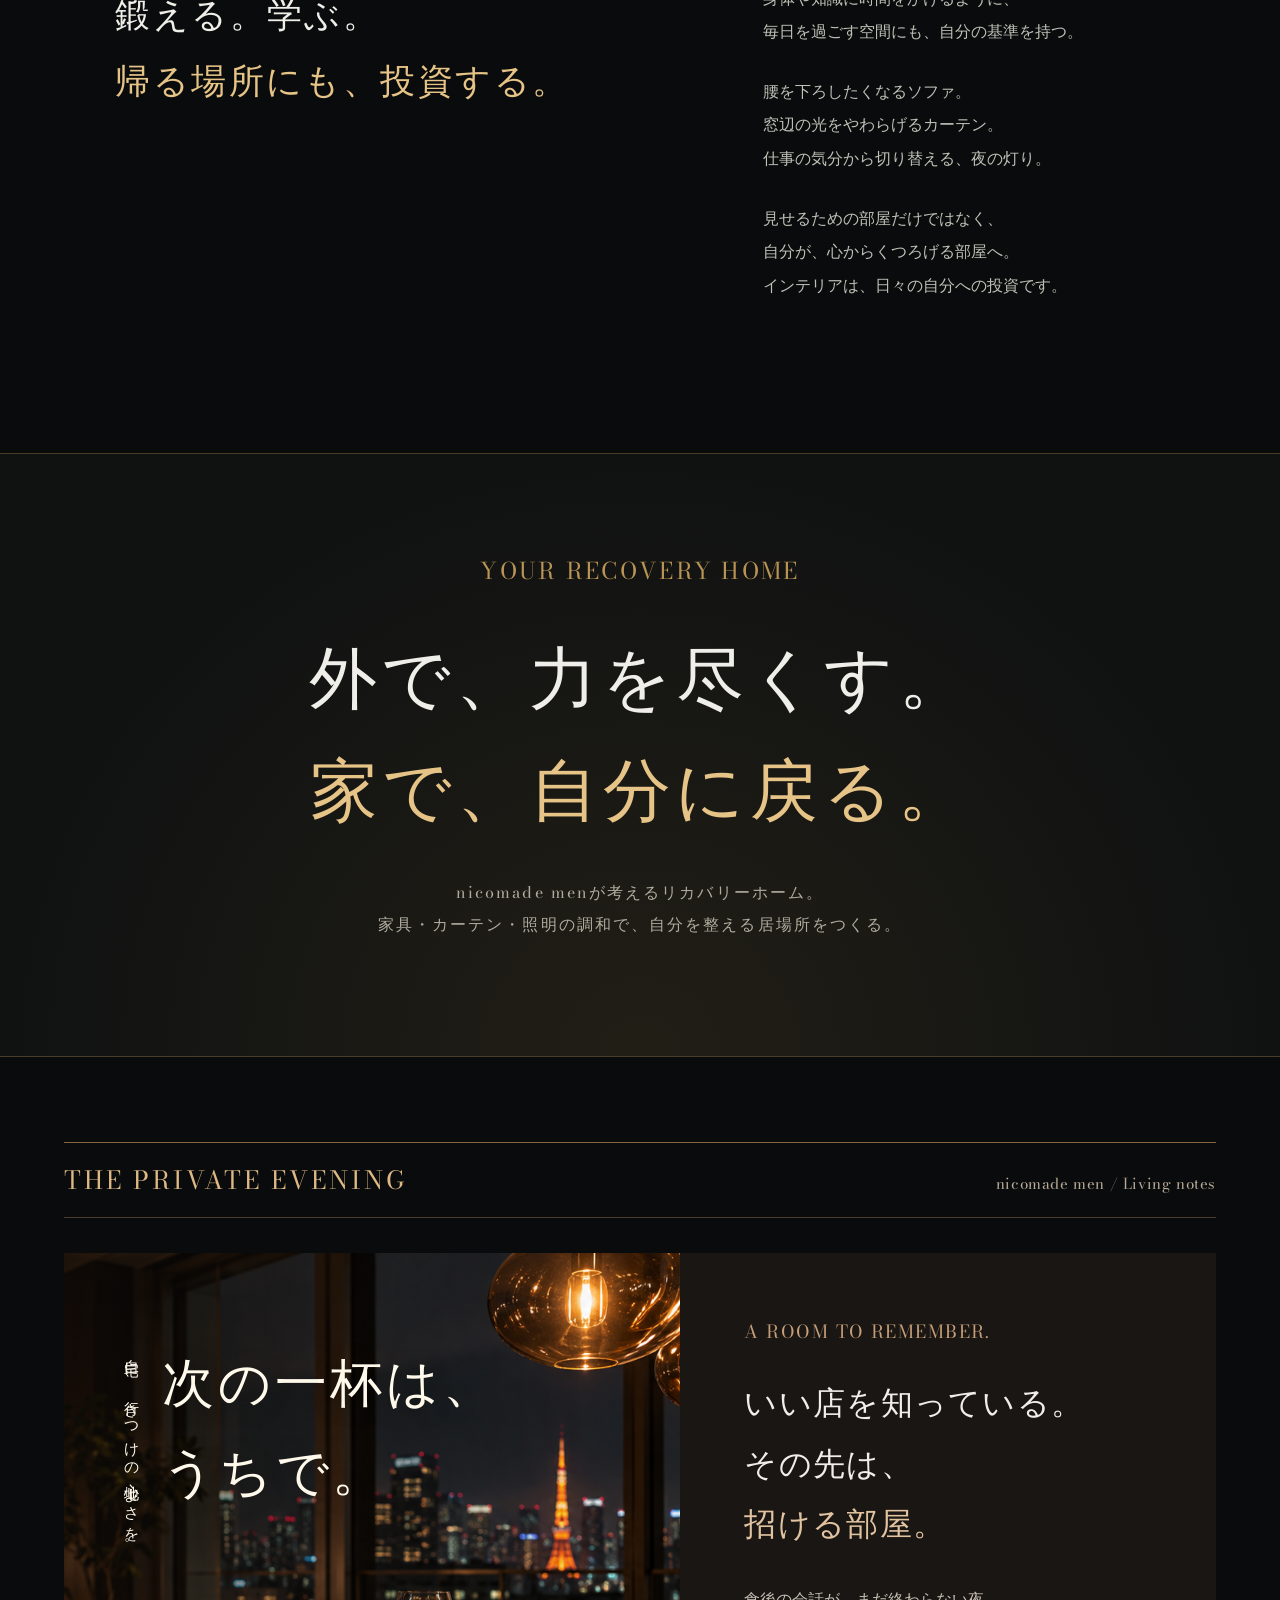
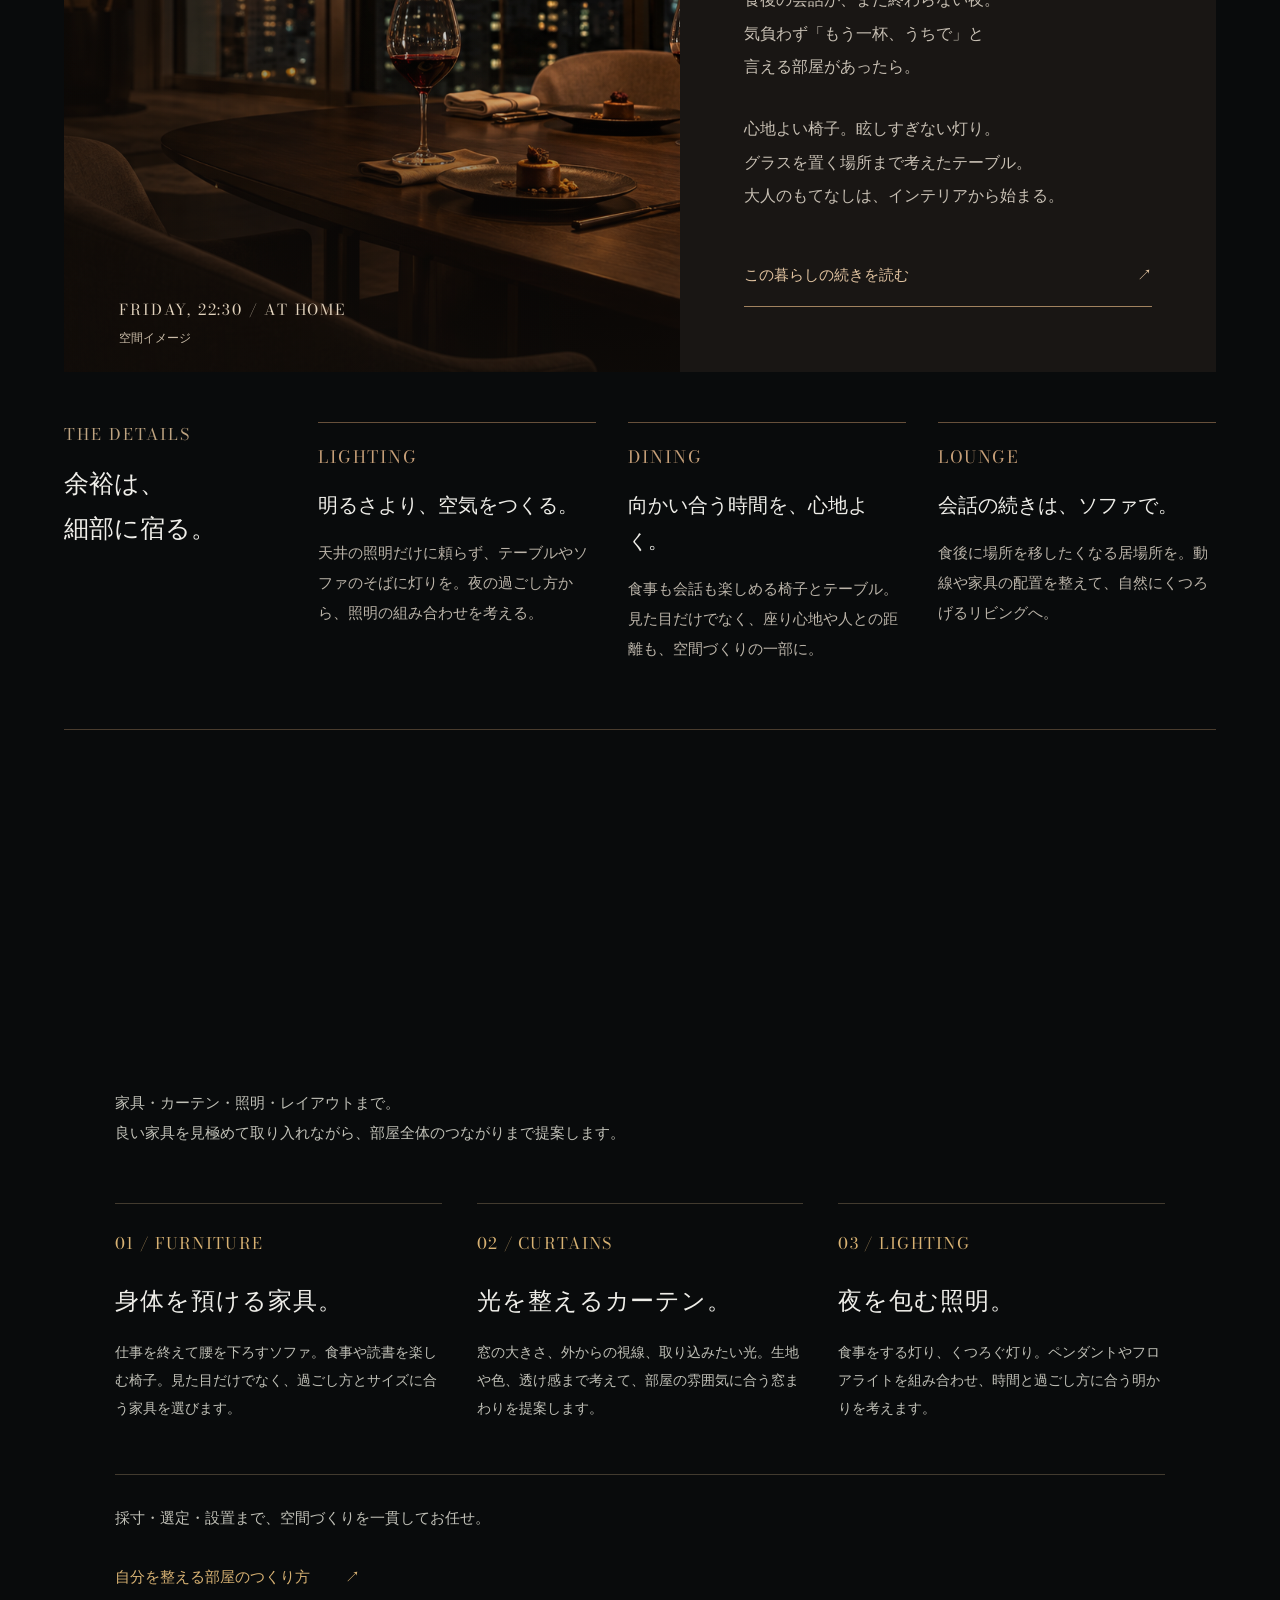
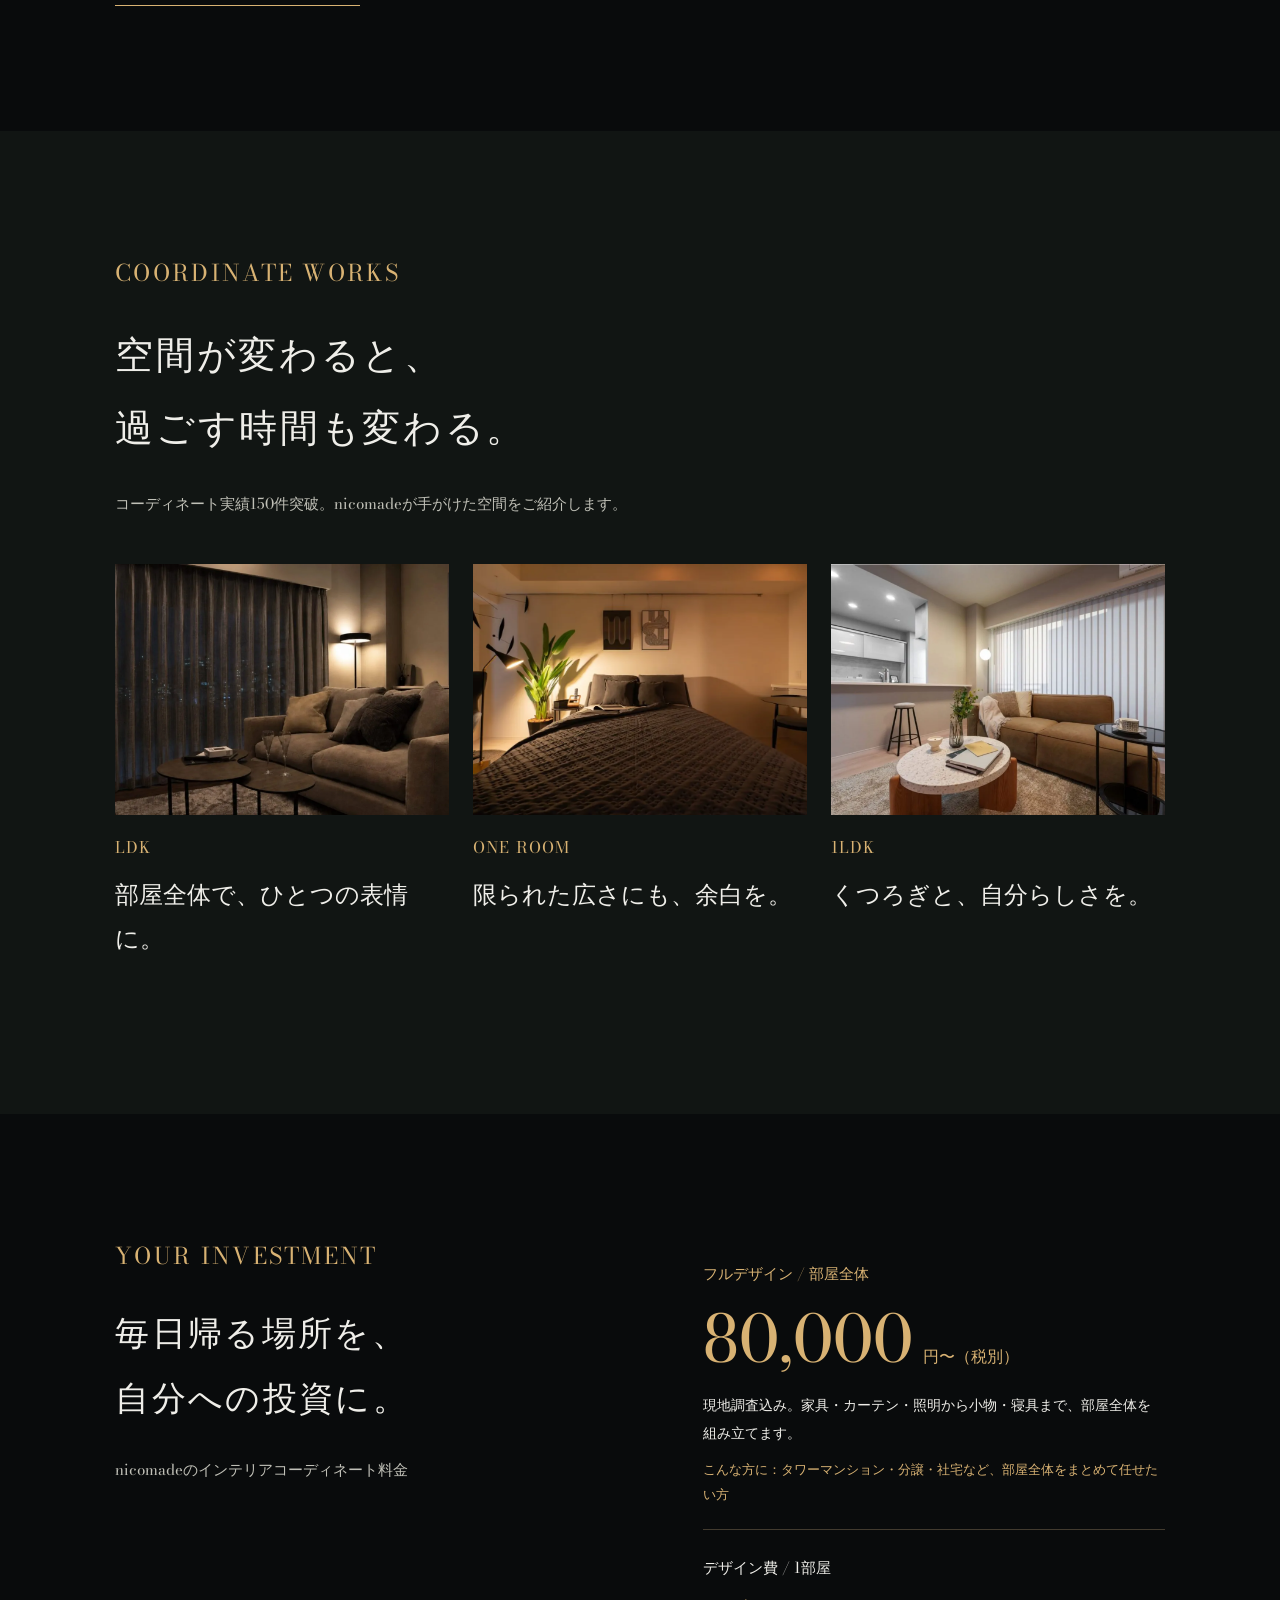
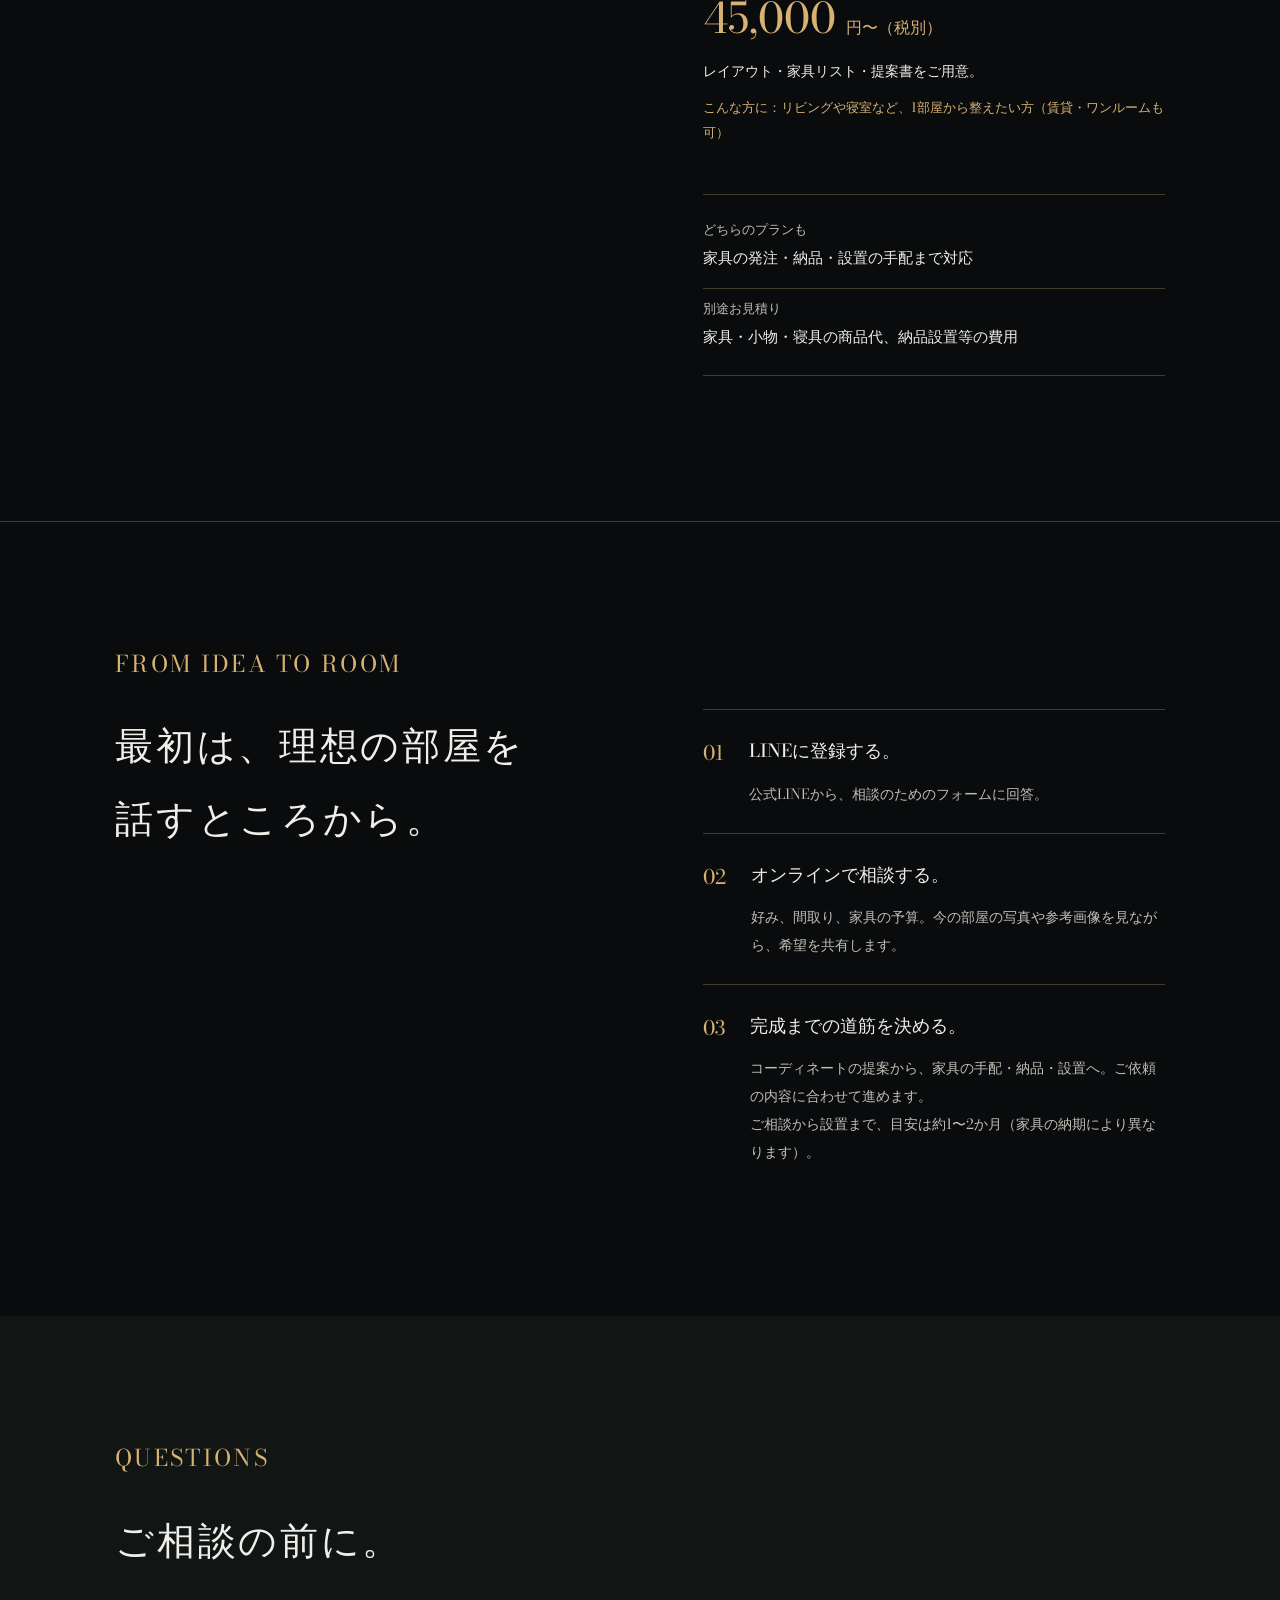
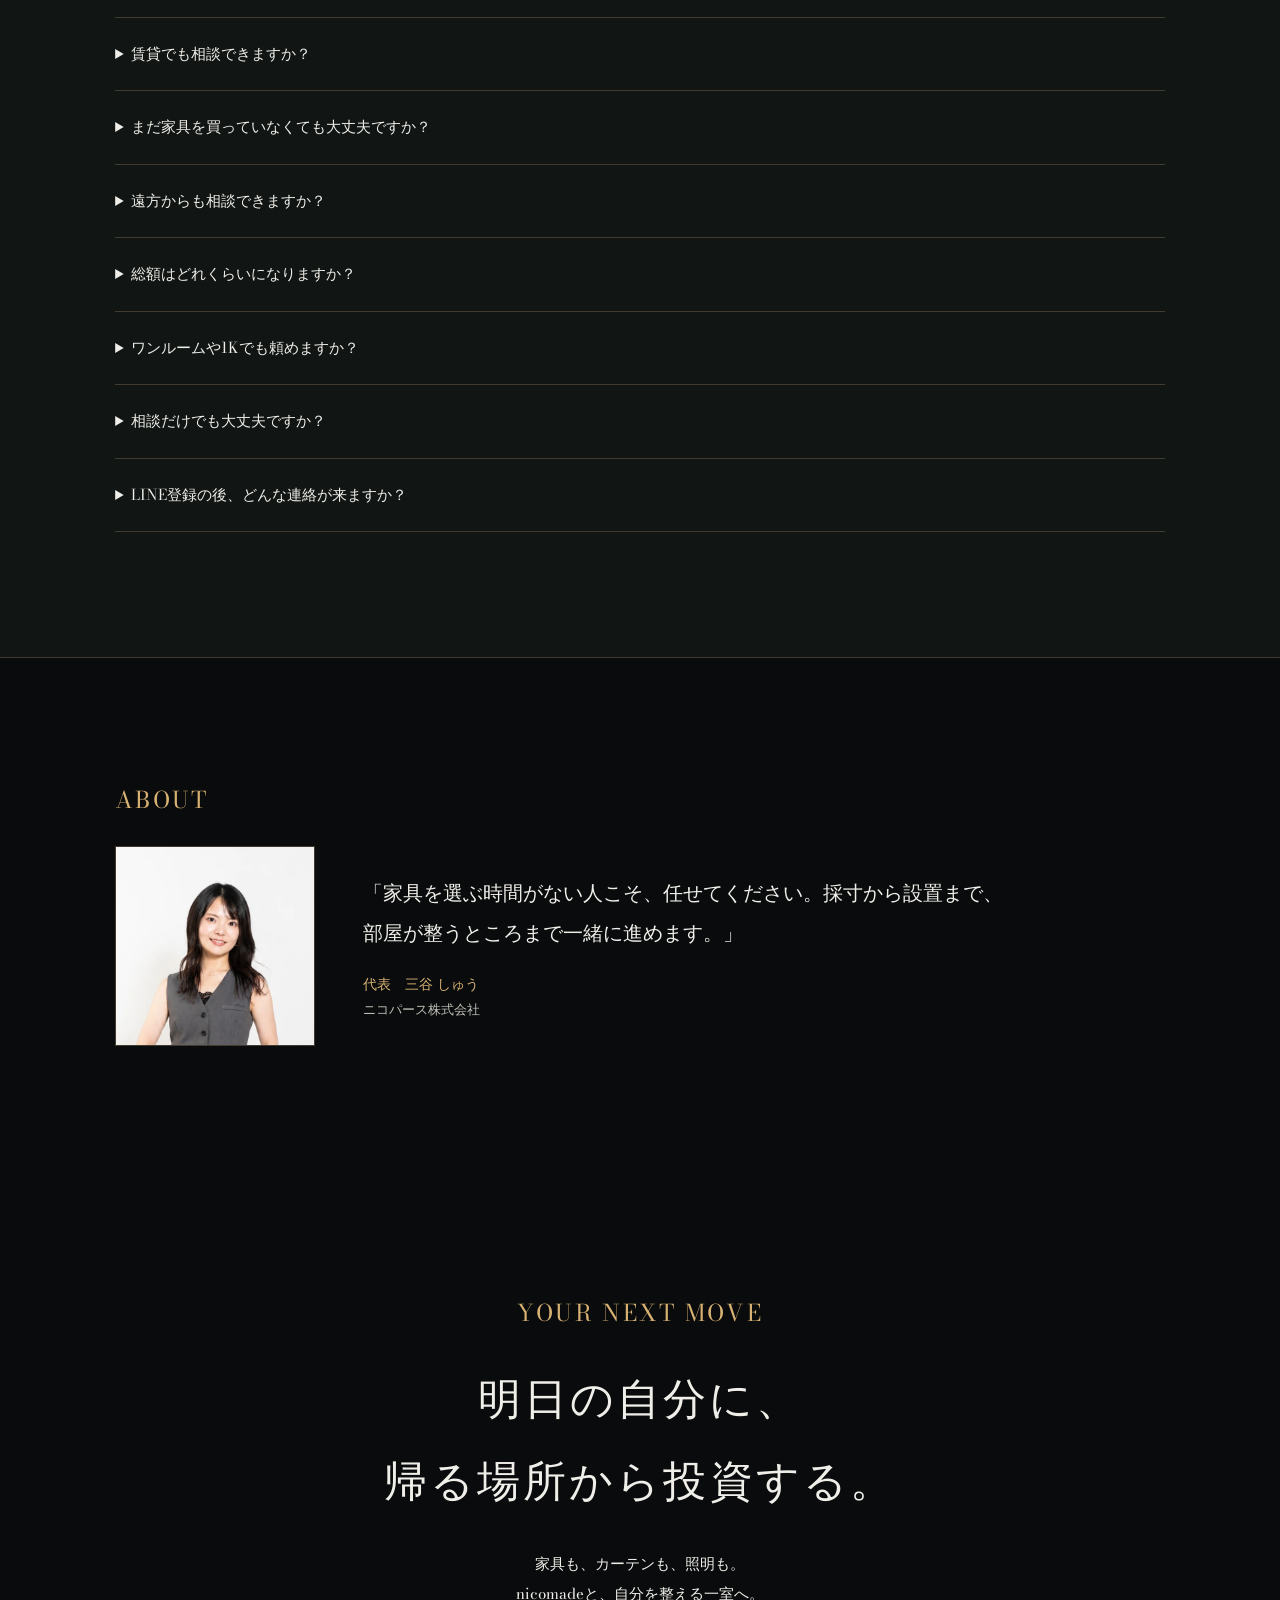
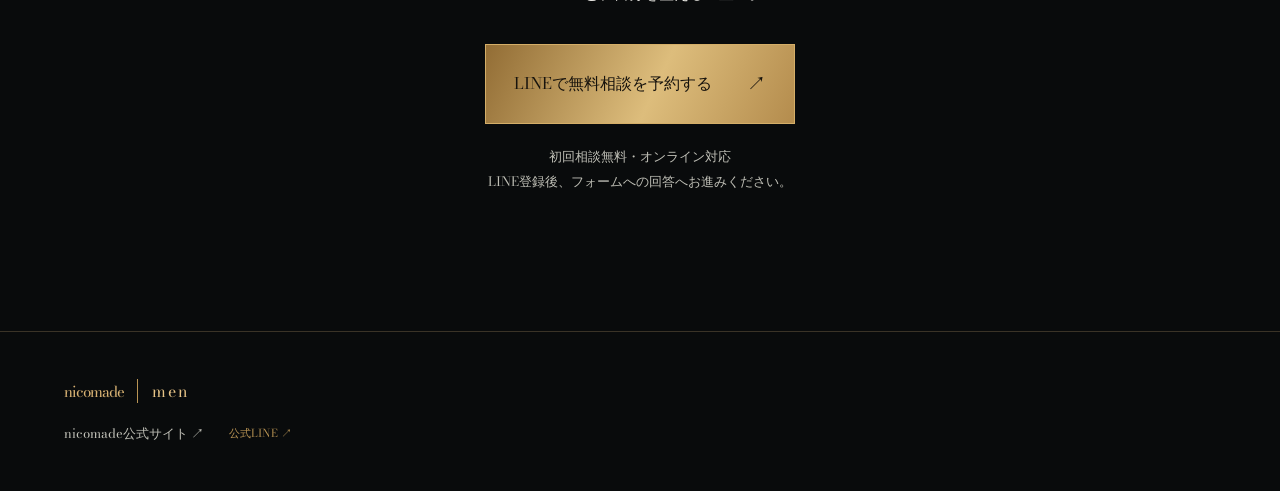
==== commit fcb86e00: "ファーストビューの料金を1部屋45,000円〜のみにし、表示タイミングをそろえる Co-Authored-By: Claude Opus 5.5 <noreply@anthropic.com>" ====
--- a/index.html
+++ b/index.html
@@ -1,4 +1,4 @@
-<!doctype html><html lang="ja"><head><meta charset="utf-8"><meta name="viewport" content="width=device-width,initial-scale=1"><title>nicomade men | 男のためのインテリアコーディネート</title><meta name="description" content="インテリアは自己投資。nicomade menが、家具・カーテン・照明・レイアウトを提案。家を、自分を整えるリカバリーホームへ。"><link rel="stylesheet" href="tower.css"><link rel="preload" href="assets/fonts/bodoni-moda-regular.ttf" as="font" type="font/ttf" crossorigin><link rel="stylesheet" href="typography.css"><link rel="stylesheet" href="interior.css?v=photo-stories"><link rel="stylesheet" href="motion.css?v=stable"><link rel="stylesheet" href="v2.css"></head><body class="tower-page"><header><a href="index.html" class="brand">nicomade <span>men</span></a><a class="contact" href="https://line.me/R/ti/p/%40419arezv" target="_blank" rel="noopener">インテリアを相談する <span>↗</span></a></header><main><section class="hero"><img src="assets/penthouse.png" alt="夜景を望むタワーレジデンスのインテリアイメージ"><div class="scrim"></div><div class="hero-content"><p class="label">NICOMADE MEN / RECOVERY HOME</p><h1>整う家が、<br>男の<span>余裕</span>をつくる。</h1><p class="sub">自宅インテリアは、自己投資。<br>家具・カーテン・照明まで。家を、自分を整える場所へ。</p><a class="gold-button" href="https://line.me/R/ti/p/%40419arezv" target="_blank" rel="noopener">理想の一室を、相談する。 <span>↗</span></a><p class="hero-service-note">INTERIOR COORDINATE / 初回相談無料</p><a class="hero-price" href="#plan">フルデザイン 80,000円〜／1部屋 45,000円〜<span style="white-space:nowrap">（税別）</span></a></div><div class="hero-foot"><span>LIVE ABOVE. GO BEYOND.</span><a href="#concept">SCROLL ↓</a></div><div class="vertical">YOUR SPACE. YOUR STANDARD.</div></section><section class="value-assurance photo-assurance" aria-label="nicomadeの強み"><div class="assurance-heading"><p>上質な暮らしの、選び方。</p><span>NICOMADE MEN / THE STANDARD</span></div><div class="assurance-stories"><article class="assurance-story"><img src="assets/case-01.webp" alt="落ち着いた照明とソファを合わせたnicomadeのコーディネート事例" loading="lazy"><div class="assurance-shade"></div><h2>上質を、<br>賢く。</h2><p>良い家具を、見極めて選ぶ。</p><span class="assurance-index">SMART LUXURY</span></article><article class="assurance-story"><img src="assets/case-02.webp" alt="家具と照明が調和するnicomadeのコーディネート事例" loading="lazy"><div class="assurance-shade"></div><h2>採寸から、<br>設置まで。</h2><p>選定も、手配も、一貫して。</p><span class="assurance-index">ALL IN ONE</span></article><article class="assurance-story"><img src="assets/case-03.webp" alt="nicomadeが手がけたリビング・ダイニングのコーディネート事例" loading="lazy"><div class="assurance-shade"></div><h2>選ばれる、<br>空間づくり。</h2><p>コーディネート実績<span class="assurance-count">150</span>件突破</p><span class="assurance-index">COORDINATE WORKS</span></article></div></section><section class="concept section" id="concept"><p class="label">INVEST IN YOURSELF.</p><div class="concept-grid"><h2>鍛える。学ぶ。<br><span>帰る場所にも、投資する。</span></h2><div><p>身体や知識に時間をかけるように、<br>毎日を過ごす空間にも、自分の基準を持つ。</p><p>腰を下ろしたくなるソファ。<br>窓辺の光をやわらげるカーテン。<br>仕事の気分から切り替える、夜の灯り。</p><p>見せるための部屋だけではなく、<br>自分が、心からくつろげる部屋へ。<br>インテリアは、日々の自分への投資です。</p></div></div></section><section class="manifesto"><p class="label">YOUR RECOVERY HOME</p><h2>外で、力を尽くす。<br><span>家で、自分に戻る。</span></h2><p>nicomade menが考えるリカバリーホーム。<br>家具・カーテン・照明の調和で、自分を整える居場所をつくる。</p></section><section class="night-editorial" id="private-evening" aria-label="人を招きたくなる部屋づくり"><div class="night-masthead"><p>THE PRIVATE EVENING</p><span>nicomade men / Living notes</span></div><div class="night-feature"><div class="night-photo"><img src="assets/private-evening.png" alt="暖かなペンダント照明とワイングラスで設えた、自宅の夜のダイニングイメージ" loading="lazy"><div class="night-photo-shade"></div><div class="night-cover-copy"><span>自宅に、行きつけの心地よさを。</span><h2>次の一杯は、<br>うちで。</h2></div><p class="night-photo-caption">FRIDAY, 22:30 / AT HOME <span class="image-note">空間イメージ</span></p></div><div class="night-story"><p class="interior-label">A ROOM TO REMEMBER.</p><h2>いい店を知っている。<br>その先は、<br><span>招ける部屋。</span></h2><p>食後の会話が、まだ終わらない夜。<br>気負わず「もう一杯、うちで」と<br>言える部屋があったら。</p><p>心地よい椅子。眩しすぎない灯り。<br>グラスを置く場所まで考えたテーブル。<br>大人のもてなしは、インテリアから始まる。</p><a href="journal-private-evening.html" class="night-link">この暮らしの続きを読む <span>↗</span></a></div></div><div class="night-design-notes"><div class="night-note-heading"><p>THE DETAILS</p><h3>余裕は、<br>細部に宿る。</h3></div><article><span>LIGHTING</span><h4>明るさより、空気をつくる。</h4><p>天井の照明だけに頼らず、テーブルやソファのそばに灯りを。夜の過ごし方から、照明の組み合わせを考える。</p></article><article><span>DINING</span><h4>向かい合う時間を、心地よく。</h4><p>食事も会話も楽しめる椅子とテーブル。見た目だけでなく、座り心地や人との距離も、空間づくりの一部に。</p></article><article><span>LOUNGE</span><h4>会話の続きは、ソファで。</h4><p>食後に場所を移したくなる居場所を。動線や家具の配置を整えて、自然にくつろげるリビングへ。</p></article></div></section><section class="section interior-service" id="service"><p class="interior-label">FURNITURE. CURTAINS. LIGHTING.</p><h2>家具だけでは、<br>心地よさは完成しない。</h2><p class="interior-description">家具・カーテン・照明・レイアウトまで。<br>良い家具を見極めて取り入れながら、部屋全体のつながりまで提案します。</p><div class="service-grid"><article><span>01 / FURNITURE</span><h3>身体を預ける家具。</h3><p>仕事を終えて腰を下ろすソファ。食事や読書を楽しむ椅子。見た目だけでなく、過ごし方とサイズに合う家具を選びます。</p></article><article><span>02 / CURTAINS</span><h3>光を整えるカーテン。</h3><p>窓の大きさ、外からの視線、取り込みたい光。生地や色、透け感まで考えて、部屋の雰囲気に合う窓まわりを提案します。</p></article><article><span>03 / LIGHTING</span><h3>夜を包む照明。</h3><p>食事をする灯り、くつろぐ灯り。ペンダントやフロアライトを組み合わせ、時間と過ごし方に合う明かりを考えます。</p></article></div><p class="interior-description recovery-delivery">採寸・選定・設置まで、空間づくりを一貫してお任せ。</p><a class="journal-inline" href="journal-recovery-home.html">自分を整える部屋のつくり方 <span>↗</span></a></section><section class="section interior-cases" id="cases"><p class="interior-label">COORDINATE WORKS</p><h2>空間が変わると、<br>過ごす時間も変わる。</h2><p class="interior-description">コーディネート実績150件突破。nicomadeが手がけた空間をご紹介します。</p><div class="case-grid"><figure><img src="assets/case-01.webp" alt="nicomadeのLDKのコーディネート事例" loading="lazy"><figcaption><span>LDK</span><h3>部屋全体で、ひとつの表情に。</h3></figcaption></figure><figure><img src="assets/case-02.webp" alt="nicomadeのワンルームのコーディネート事例" loading="lazy"><figcaption><span>ONE ROOM</span><h3>限られた広さにも、余白を。</h3></figcaption></figure><figure><img src="assets/case-03.webp" alt="nicomadeの1LDKのコーディネート事例" loading="lazy"><figcaption><span>1LDK</span><h3>くつろぎと、自分らしさを。</h3></figcaption></figure></div></section><section class="section interior-plan" id="plan"><div><p class="interior-label">YOUR INVESTMENT</p><h2>毎日帰る場所を、<br>自分への投資に。</h2><p class="interior-description">nicomadeのインテリアコーディネート料金</p></div><div class="plan-details"><div class="plan-option plan-featured"><p class="plan-caption">フルデザイン / 部屋全体</p><p class="plan-price">80,000<span>円〜（税別）</span></p><p class="plan-desc">現地調査込み。家具・カーテン・照明から小物・寝具まで、部屋全体を組み立てます。</p><p class="plan-for">こんな方に：タワーマンション・分譲・社宅など、部屋全体をまとめて任せたい方</p></div><div class="plan-option"><p class="plan-caption">デザイン費 / 1部屋</p><p class="plan-price plan-price-sub">45,000<span>円〜（税別）</span></p><p class="plan-desc">レイアウト・家具リスト・提案書をご用意。</p><p class="plan-for">こんな方に：リビングや寝室など、1部屋から整えたい方（賃貸・ワンルームも可）</p></div><div class="plan-breakdown"><p><span>どちらのプランも</span><span>家具の発注・納品・設置の手配まで対応</span></p><p><span>別途お見積り</span><span>家具・小物・寝具の商品代、納品設置等の費用</span></p></div></div></section><section class="section interior-flow"><p class="interior-label">FROM IDEA TO ROOM</p><h2>最初は、理想の部屋を<br>話すところから。</h2><ol><li><span>01</span><div><h3>LINEに登録する。</h3><p>公式LINEから、相談のためのフォームに回答。</p></div></li><li><span>02</span><div><h3>オンラインで相談する。</h3><p>好み、間取り、家具の予算。今の部屋の写真や参考画像を見ながら、希望を共有します。</p></div></li><li><span>03</span><div><h3>完成までの道筋を決める。</h3><p>コーディネートの提案から、家具の手配・納品・設置へ。ご依頼の内容に合わせて進めます。<br>ご相談から設置まで、目安は約1〜2か月（家具の納期により異なります）。</p></div></li></ol></section><section class="section interior-faq"><p class="interior-label">QUESTIONS</p><h2>ご相談の前に。</h2><details><summary>賃貸でも相談できますか？</summary><p>賃貸も対応しています。原状回復を前提に、置き家具・照明・ファブリックを中心とした提案が可能です。</p></details><details><summary>まだ家具を買っていなくても大丈夫ですか？</summary><p>家具を購入する前のご相談も歓迎しています。間取り図・お部屋の写真・好みの参考画像をご用意いただくと、具体的にお話しできます。</p></details><details><summary>遠方からも相談できますか？</summary><p>ご提案・打ち合わせはオンラインで全国対応。現地の採寸・納品は関東1都6県と関西を中心に対応しています。その他の地域についてはご相談ください。</p></details><details><summary>総額はどれくらいになりますか？</summary><p>デザイン費（フルデザイン80,000円〜／1部屋45,000円〜・税別）に、家具・小物・寝具の商品代と納品設置費が加わります。家具はご予算に合わせて選び、契約前に総額のお見積りをお出しします。最初のご相談で予算感をお聞かせください。</p></details><details><summary>ワンルームや1Kでも頼めますか？</summary><p>はい。ワンルームのコーディネート実績もあります。限られた広さでも、置き方と灯りで過ごしやすさは変わります。</p></details><details><summary>相談だけでも大丈夫ですか？</summary><p>初回相談は無料です。お話を聞いたうえで、依頼するかどうかを決めていただけます。</p></details><details><summary>LINE登録の後、どんな連絡が来ますか？</summary><p>登録後に相談用のフォームをお送りします。回答をもとに、オンライン相談の日程をご案内します。</p></details></section><section class="section owner-note" aria-label="代表より"><p class="interior-label">ABOUT</p><div class="owner-inner"><div class="owner-photo"><img src="assets/owner.jpg" alt="代表 三谷しゅう" loading="lazy" width="600" height="600"></div><div><p class="owner-quote">「家具を選ぶ時間がない人こそ、任せてください。採寸から設置まで、部屋が整うところまで一緒に進めます。」</p><p class="owner-name">代表　三谷 しゅう<span>ニコパース株式会社</span></p></div></div></section><section class="section interior-consult" id="consult"><p class="interior-label">YOUR NEXT MOVE</p><h2>明日の自分に、<br>帰る場所から投資する。</h2><p>家具も、カーテンも、照明も。<br>nicomadeと、自分を整える一室へ。</p><a class="interior-cta" href="https://line.me/R/ti/p/%40419arezv" target="_blank" rel="noopener">LINEで無料相談を予約する <span>↗</span></a><p class="interior-fine">初回相談無料・オンライン対応<br>LINE登録後、フォームへの回答へお進みください。</p></section></main><footer><div class="interior-footer-top"><a class="brand" href="index.html">nicomade <span>men</span></a></div><div class="interior-footer-links"><a href="https://nicomade.net/lp/" target="_blank" rel="noopener">nicomade公式サイト ↗</a><a href="https://line.me/R/ti/p/%40419arezv" target="_blank" rel="noopener">公式LINE ↗</a></div></footer><a class="sticky-line" href="https://line.me/R/ti/p/%40419arezv" target="_blank" rel="noopener">LINEで無料相談 <span>↗</span></a><script src="motion.js?v=stable" defer></script><script src="v2.js" defer></script></body></html>
+<!doctype html><html lang="ja"><head><meta charset="utf-8"><meta name="viewport" content="width=device-width,initial-scale=1"><title>nicomade men | 男のためのインテリアコーディネート</title><meta name="description" content="インテリアは自己投資。nicomade menが、家具・カーテン・照明・レイアウトを提案。家を、自分を整えるリカバリーホームへ。"><link rel="stylesheet" href="tower.css"><link rel="preload" href="assets/fonts/bodoni-moda-regular.ttf" as="font" type="font/ttf" crossorigin><link rel="stylesheet" href="typography.css"><link rel="stylesheet" href="interior.css?v=photo-stories"><link rel="stylesheet" href="motion.css?v=stable"><link rel="stylesheet" href="v2.css"></head><body class="tower-page"><header><a href="index.html" class="brand">nicomade <span>men</span></a><a class="contact" href="https://line.me/R/ti/p/%40419arezv" target="_blank" rel="noopener">インテリアを相談する <span>↗</span></a></header><main><section class="hero"><img src="assets/penthouse.png" alt="夜景を望むタワーレジデンスのインテリアイメージ"><div class="scrim"></div><div class="hero-content"><p class="label">NICOMADE MEN / RECOVERY HOME</p><h1>整う家が、<br>男の<span>余裕</span>をつくる。</h1><p class="sub">自宅インテリアは、自己投資。<br>家具・カーテン・照明まで。家を、自分を整える場所へ。</p><a class="gold-button" href="https://line.me/R/ti/p/%40419arezv" target="_blank" rel="noopener">理想の一室を、相談する。 <span>↗</span></a><p class="hero-service-note">INTERIOR COORDINATE / 初回相談無料</p><a class="hero-price" href="#plan">1部屋 45,000円〜（税別）</a></div><div class="hero-foot"><span>LIVE ABOVE. GO BEYOND.</span><a href="#concept">SCROLL ↓</a></div><div class="vertical">YOUR SPACE. YOUR STANDARD.</div></section><section class="value-assurance photo-assurance" aria-label="nicomadeの強み"><div class="assurance-heading"><p>上質な暮らしの、選び方。</p><span>NICOMADE MEN / THE STANDARD</span></div><div class="assurance-stories"><article class="assurance-story"><img src="assets/case-01.webp" alt="落ち着いた照明とソファを合わせたnicomadeのコーディネート事例" loading="lazy"><div class="assurance-shade"></div><h2>上質を、<br>賢く。</h2><p>良い家具を、見極めて選ぶ。</p><span class="assurance-index">SMART LUXURY</span></article><article class="assurance-story"><img src="assets/case-02.webp" alt="家具と照明が調和するnicomadeのコーディネート事例" loading="lazy"><div class="assurance-shade"></div><h2>採寸から、<br>設置まで。</h2><p>選定も、手配も、一貫して。</p><span class="assurance-index">ALL IN ONE</span></article><article class="assurance-story"><img src="assets/case-03.webp" alt="nicomadeが手がけたリビング・ダイニングのコーディネート事例" loading="lazy"><div class="assurance-shade"></div><h2>選ばれる、<br>空間づくり。</h2><p>コーディネート実績<span class="assurance-count">150</span>件突破</p><span class="assurance-index">COORDINATE WORKS</span></article></div></section><section class="concept section" id="concept"><p class="label">INVEST IN YOURSELF.</p><div class="concept-grid"><h2>鍛える。学ぶ。<br><span>帰る場所にも、投資する。</span></h2><div><p>身体や知識に時間をかけるように、<br>毎日を過ごす空間にも、自分の基準を持つ。</p><p>腰を下ろしたくなるソファ。<br>窓辺の光をやわらげるカーテン。<br>仕事の気分から切り替える、夜の灯り。</p><p>見せるための部屋だけではなく、<br>自分が、心からくつろげる部屋へ。<br>インテリアは、日々の自分への投資です。</p></div></div></section><section class="manifesto"><p class="label">YOUR RECOVERY HOME</p><h2>外で、力を尽くす。<br><span>家で、自分に戻る。</span></h2><p>nicomade menが考えるリカバリーホーム。<br>家具・カーテン・照明の調和で、自分を整える居場所をつくる。</p></section><section class="night-editorial" id="private-evening" aria-label="人を招きたくなる部屋づくり"><div class="night-masthead"><p>THE PRIVATE EVENING</p><span>nicomade men / Living notes</span></div><div class="night-feature"><div class="night-photo"><img src="assets/private-evening.png" alt="暖かなペンダント照明とワイングラスで設えた、自宅の夜のダイニングイメージ" loading="lazy"><div class="night-photo-shade"></div><div class="night-cover-copy"><span>自宅に、行きつけの心地よさを。</span><h2>次の一杯は、<br>うちで。</h2></div><p class="night-photo-caption">FRIDAY, 22:30 / AT HOME <span class="image-note">空間イメージ</span></p></div><div class="night-story"><p class="interior-label">A ROOM TO REMEMBER.</p><h2>いい店を知っている。<br>その先は、<br><span>招ける部屋。</span></h2><p>食後の会話が、まだ終わらない夜。<br>気負わず「もう一杯、うちで」と<br>言える部屋があったら。</p><p>心地よい椅子。眩しすぎない灯り。<br>グラスを置く場所まで考えたテーブル。<br>大人のもてなしは、インテリアから始まる。</p><a href="journal-private-evening.html" class="night-link">この暮らしの続きを読む <span>↗</span></a></div></div><div class="night-design-notes"><div class="night-note-heading"><p>THE DETAILS</p><h3>余裕は、<br>細部に宿る。</h3></div><article><span>LIGHTING</span><h4>明るさより、空気をつくる。</h4><p>天井の照明だけに頼らず、テーブルやソファのそばに灯りを。夜の過ごし方から、照明の組み合わせを考える。</p></article><article><span>DINING</span><h4>向かい合う時間を、心地よく。</h4><p>食事も会話も楽しめる椅子とテーブル。見た目だけでなく、座り心地や人との距離も、空間づくりの一部に。</p></article><article><span>LOUNGE</span><h4>会話の続きは、ソファで。</h4><p>食後に場所を移したくなる居場所を。動線や家具の配置を整えて、自然にくつろげるリビングへ。</p></article></div></section><section class="section interior-service" id="service"><p class="interior-label">FURNITURE. CURTAINS. LIGHTING.</p><h2>家具だけでは、<br>心地よさは完成しない。</h2><p class="interior-description">家具・カーテン・照明・レイアウトまで。<br>良い家具を見極めて取り入れながら、部屋全体のつながりまで提案します。</p><div class="service-grid"><article><span>01 / FURNITURE</span><h3>身体を預ける家具。</h3><p>仕事を終えて腰を下ろすソファ。食事や読書を楽しむ椅子。見た目だけでなく、過ごし方とサイズに合う家具を選びます。</p></article><article><span>02 / CURTAINS</span><h3>光を整えるカーテン。</h3><p>窓の大きさ、外からの視線、取り込みたい光。生地や色、透け感まで考えて、部屋の雰囲気に合う窓まわりを提案します。</p></article><article><span>03 / LIGHTING</span><h3>夜を包む照明。</h3><p>食事をする灯り、くつろぐ灯り。ペンダントやフロアライトを組み合わせ、時間と過ごし方に合う明かりを考えます。</p></article></div><p class="interior-description recovery-delivery">採寸・選定・設置まで、空間づくりを一貫してお任せ。</p><a class="journal-inline" href="journal-recovery-home.html">自分を整える部屋のつくり方 <span>↗</span></a></section><section class="section interior-cases" id="cases"><p class="interior-label">COORDINATE WORKS</p><h2>空間が変わると、<br>過ごす時間も変わる。</h2><p class="interior-description">コーディネート実績150件突破。nicomadeが手がけた空間をご紹介します。</p><div class="case-grid"><figure><img src="assets/case-01.webp" alt="nicomadeのLDKのコーディネート事例" loading="lazy"><figcaption><span>LDK</span><h3>部屋全体で、ひとつの表情に。</h3></figcaption></figure><figure><img src="assets/case-02.webp" alt="nicomadeのワンルームのコーディネート事例" loading="lazy"><figcaption><span>ONE ROOM</span><h3>限られた広さにも、余白を。</h3></figcaption></figure><figure><img src="assets/case-03.webp" alt="nicomadeの1LDKのコーディネート事例" loading="lazy"><figcaption><span>1LDK</span><h3>くつろぎと、自分らしさを。</h3></figcaption></figure></div></section><section class="section interior-plan" id="plan"><div><p class="interior-label">YOUR INVESTMENT</p><h2>毎日帰る場所を、<br>自分への投資に。</h2><p class="interior-description">nicomadeのインテリアコーディネート料金</p></div><div class="plan-details"><div class="plan-option plan-featured"><p class="plan-caption">フルデザイン / 部屋全体</p><p class="plan-price">80,000<span>円〜（税別）</span></p><p class="plan-desc">現地調査込み。家具・カーテン・照明から小物・寝具まで、部屋全体を組み立てます。</p><p class="plan-for">こんな方に：タワーマンション・分譲・社宅など、部屋全体をまとめて任せたい方</p></div><div class="plan-option"><p class="plan-caption">デザイン費 / 1部屋</p><p class="plan-price plan-price-sub">45,000<span>円〜（税別）</span></p><p class="plan-desc">レイアウト・家具リスト・提案書をご用意。</p><p class="plan-for">こんな方に：リビングや寝室など、1部屋から整えたい方（賃貸・ワンルームも可）</p></div><div class="plan-breakdown"><p><span>どちらのプランも</span><span>家具の発注・納品・設置の手配まで対応</span></p><p><span>別途お見積り</span><span>家具・小物・寝具の商品代、納品設置等の費用</span></p></div></div></section><section class="section interior-flow"><p class="interior-label">FROM IDEA TO ROOM</p><h2>最初は、理想の部屋を<br>話すところから。</h2><ol><li><span>01</span><div><h3>LINEに登録する。</h3><p>公式LINEから、相談のためのフォームに回答。</p></div></li><li><span>02</span><div><h3>オンラインで相談する。</h3><p>好み、間取り、家具の予算。今の部屋の写真や参考画像を見ながら、希望を共有します。</p></div></li><li><span>03</span><div><h3>完成までの道筋を決める。</h3><p>コーディネートの提案から、家具の手配・納品・設置へ。ご依頼の内容に合わせて進めます。<br>ご相談から設置まで、目安は約1〜2か月（家具の納期により異なります）。</p></div></li></ol></section><section class="section interior-faq"><p class="interior-label">QUESTIONS</p><h2>ご相談の前に。</h2><details><summary>賃貸でも相談できますか？</summary><p>賃貸も対応しています。原状回復を前提に、置き家具・照明・ファブリックを中心とした提案が可能です。</p></details><details><summary>まだ家具を買っていなくても大丈夫ですか？</summary><p>家具を購入する前のご相談も歓迎しています。間取り図・お部屋の写真・好みの参考画像をご用意いただくと、具体的にお話しできます。</p></details><details><summary>遠方からも相談できますか？</summary><p>ご提案・打ち合わせはオンラインで全国対応。現地の採寸・納品は関東1都6県と関西を中心に対応しています。その他の地域についてはご相談ください。</p></details><details><summary>総額はどれくらいになりますか？</summary><p>デザイン費（フルデザイン80,000円〜／1部屋45,000円〜・税別）に、家具・小物・寝具の商品代と納品設置費が加わります。家具はご予算に合わせて選び、契約前に総額のお見積りをお出しします。最初のご相談で予算感をお聞かせください。</p></details><details><summary>ワンルームや1Kでも頼めますか？</summary><p>はい。ワンルームのコーディネート実績もあります。限られた広さでも、置き方と灯りで過ごしやすさは変わります。</p></details><details><summary>相談だけでも大丈夫ですか？</summary><p>初回相談は無料です。お話を聞いたうえで、依頼するかどうかを決めていただけます。</p></details><details><summary>LINE登録の後、どんな連絡が来ますか？</summary><p>登録後に相談用のフォームをお送りします。回答をもとに、オンライン相談の日程をご案内します。</p></details></section><section class="section owner-note" aria-label="代表より"><p class="interior-label">ABOUT</p><div class="owner-inner"><div class="owner-photo"><img src="assets/owner.jpg" alt="代表 三谷しゅう" loading="lazy" width="600" height="600"></div><div><p class="owner-quote">「家具を選ぶ時間がない人こそ、任せてください。採寸から設置まで、部屋が整うところまで一緒に進めます。」</p><p class="owner-name">代表　三谷 しゅう<span>ニコパース株式会社</span></p></div></div></section><section class="section interior-consult" id="consult"><p class="interior-label">YOUR NEXT MOVE</p><h2>明日の自分に、<br>帰る場所から投資する。</h2><p>家具も、カーテンも、照明も。<br>nicomadeと、自分を整える一室へ。</p><a class="interior-cta" href="https://line.me/R/ti/p/%40419arezv" target="_blank" rel="noopener">LINEで無料相談を予約する <span>↗</span></a><p class="interior-fine">初回相談無料・オンライン対応<br>LINE登録後、フォームへの回答へお進みください。</p></section></main><footer><div class="interior-footer-top"><a class="brand" href="index.html">nicomade <span>men</span></a></div><div class="interior-footer-links"><a href="https://nicomade.net/lp/" target="_blank" rel="noopener">nicomade公式サイト ↗</a><a href="https://line.me/R/ti/p/%40419arezv" target="_blank" rel="noopener">公式LINE ↗</a></div></footer><a class="sticky-line" href="https://line.me/R/ti/p/%40419arezv" target="_blank" rel="noopener">LINEで無料相談 <span>↗</span></a><script src="motion.js?v=2" defer></script><script src="v2.js" defer></script></body></html>
 
 
 
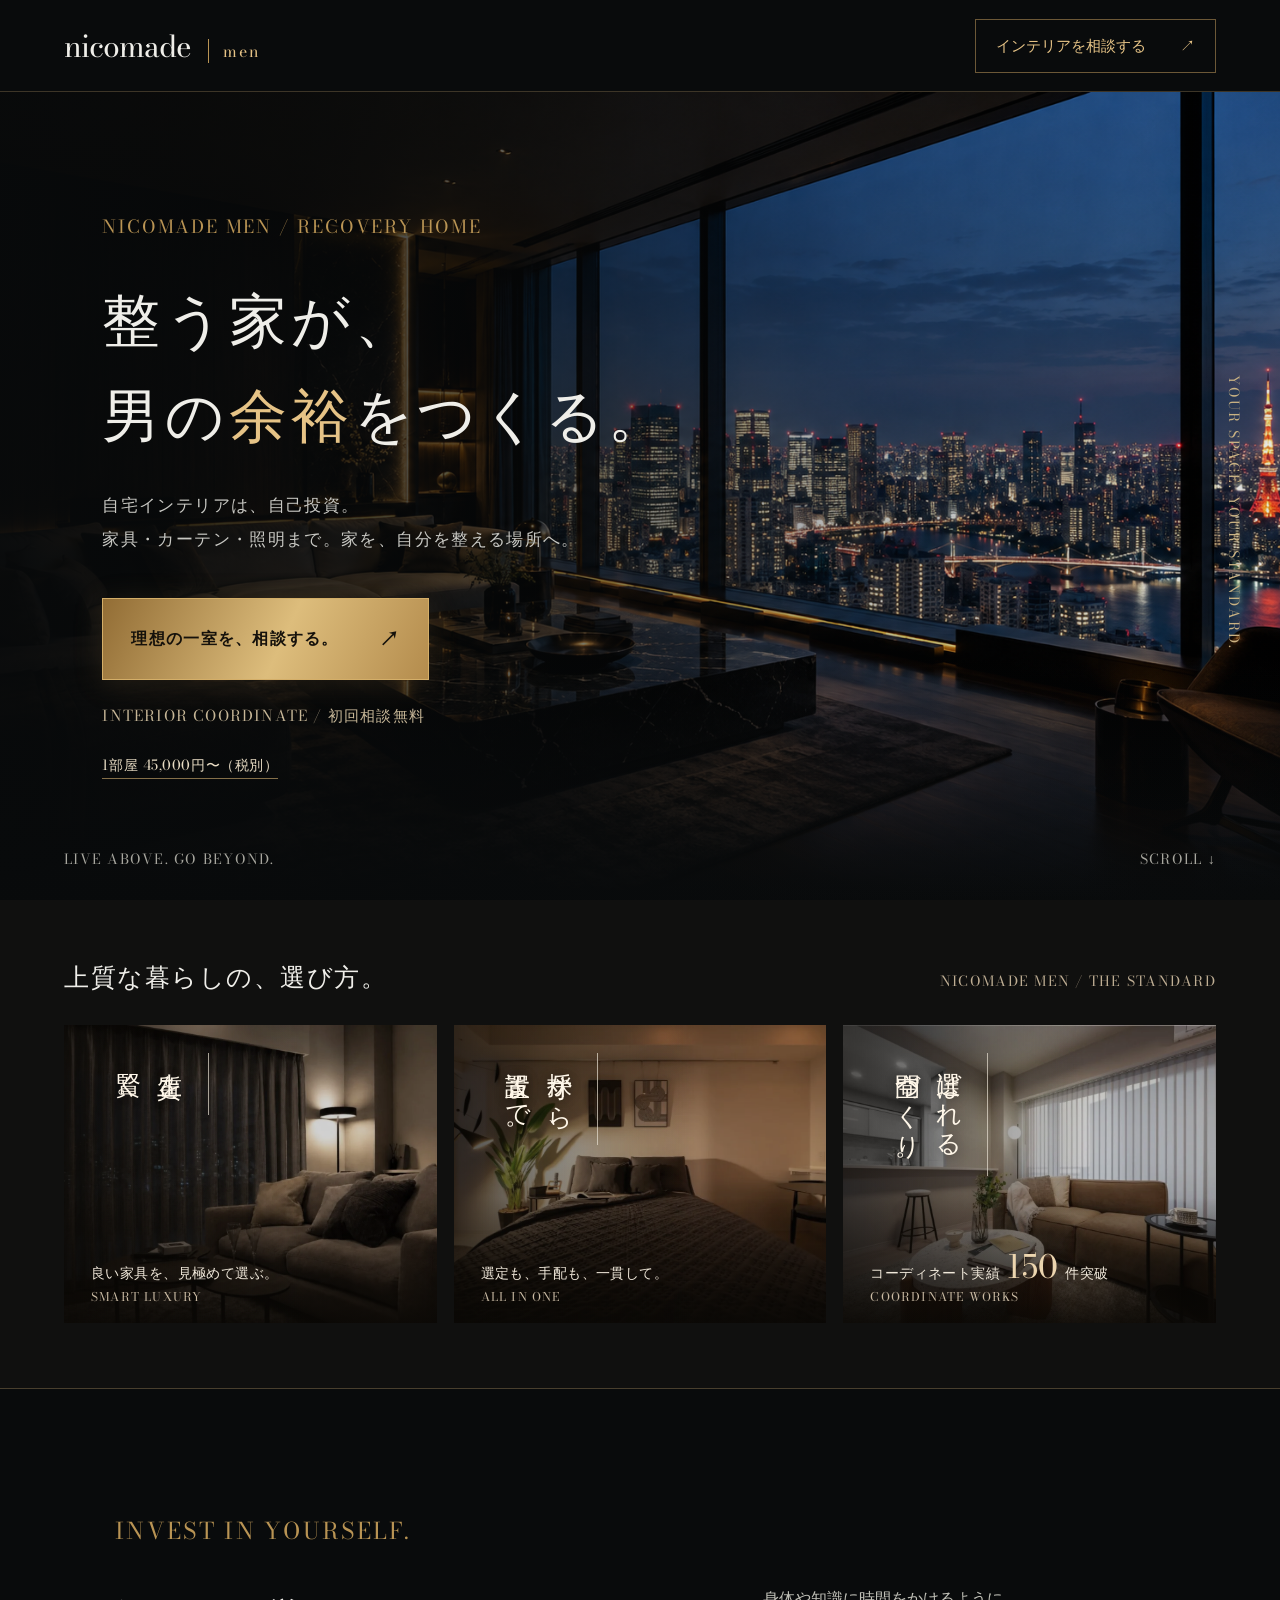
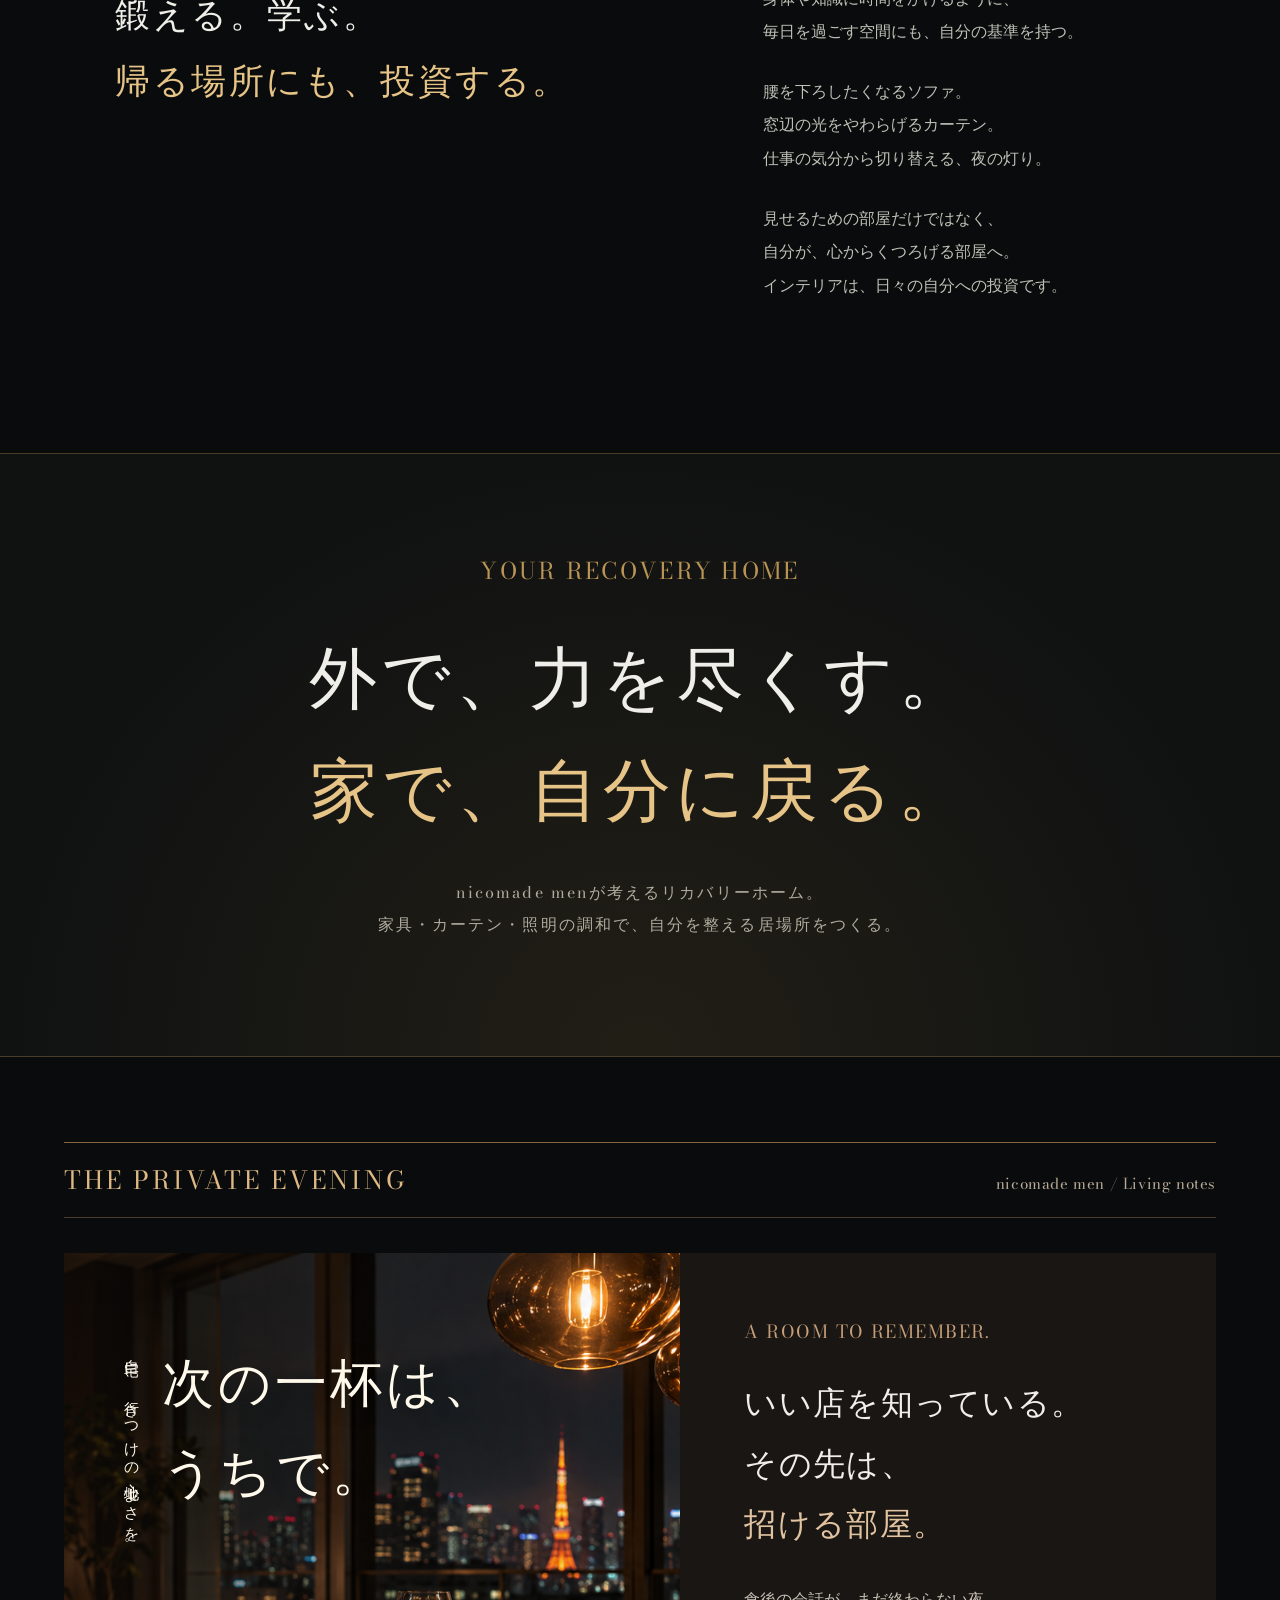
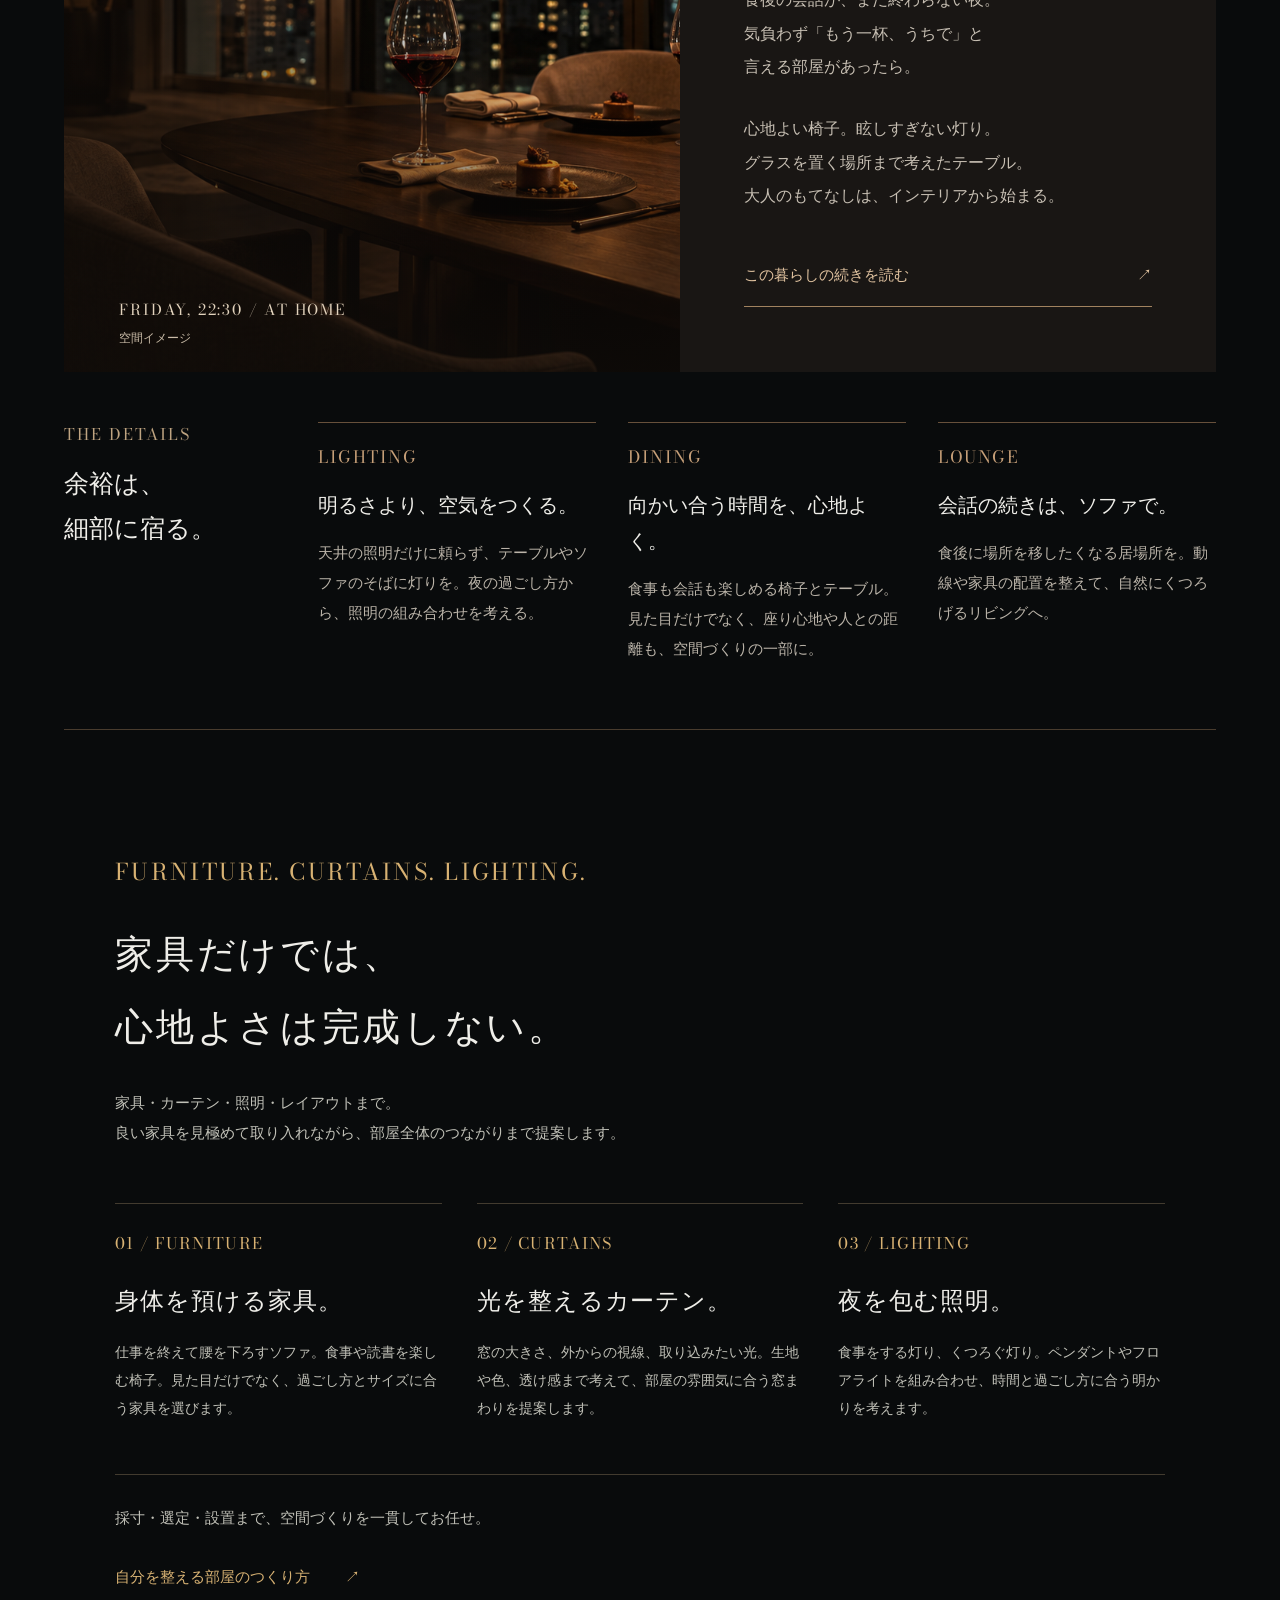
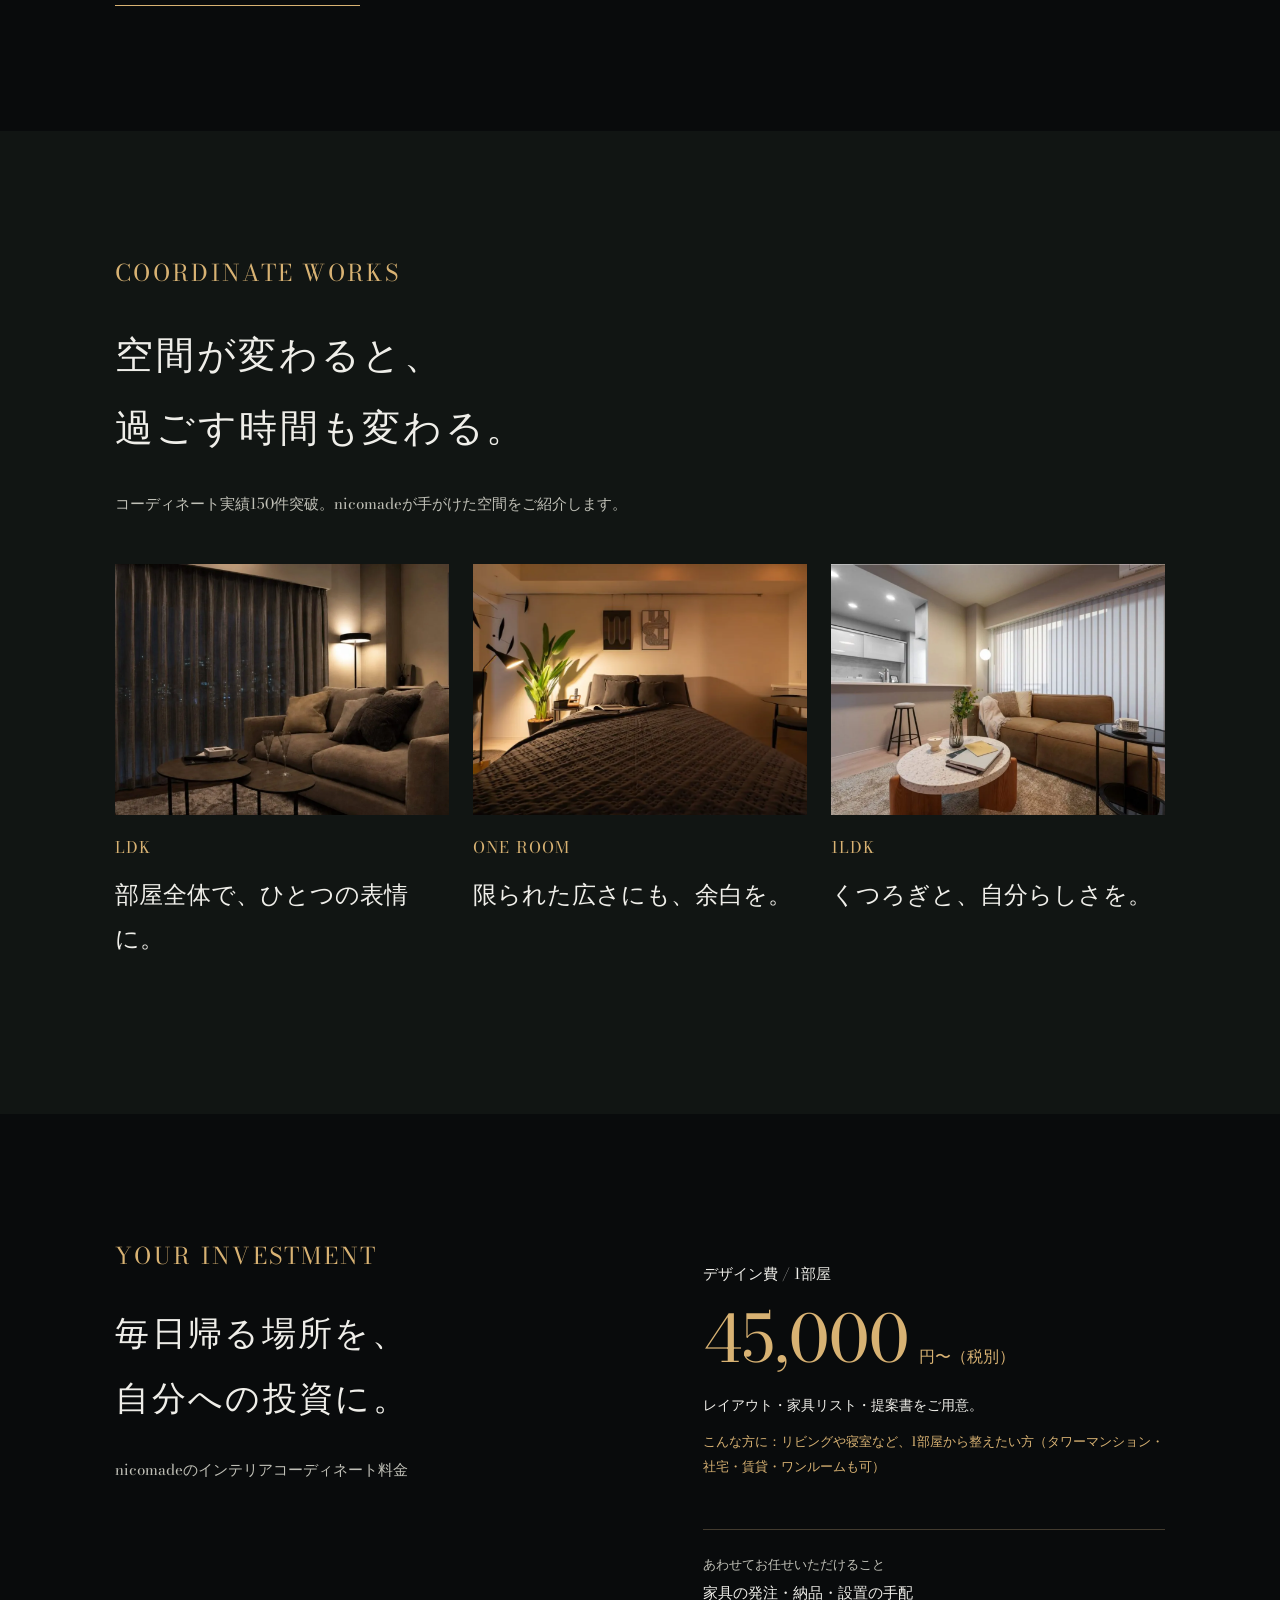
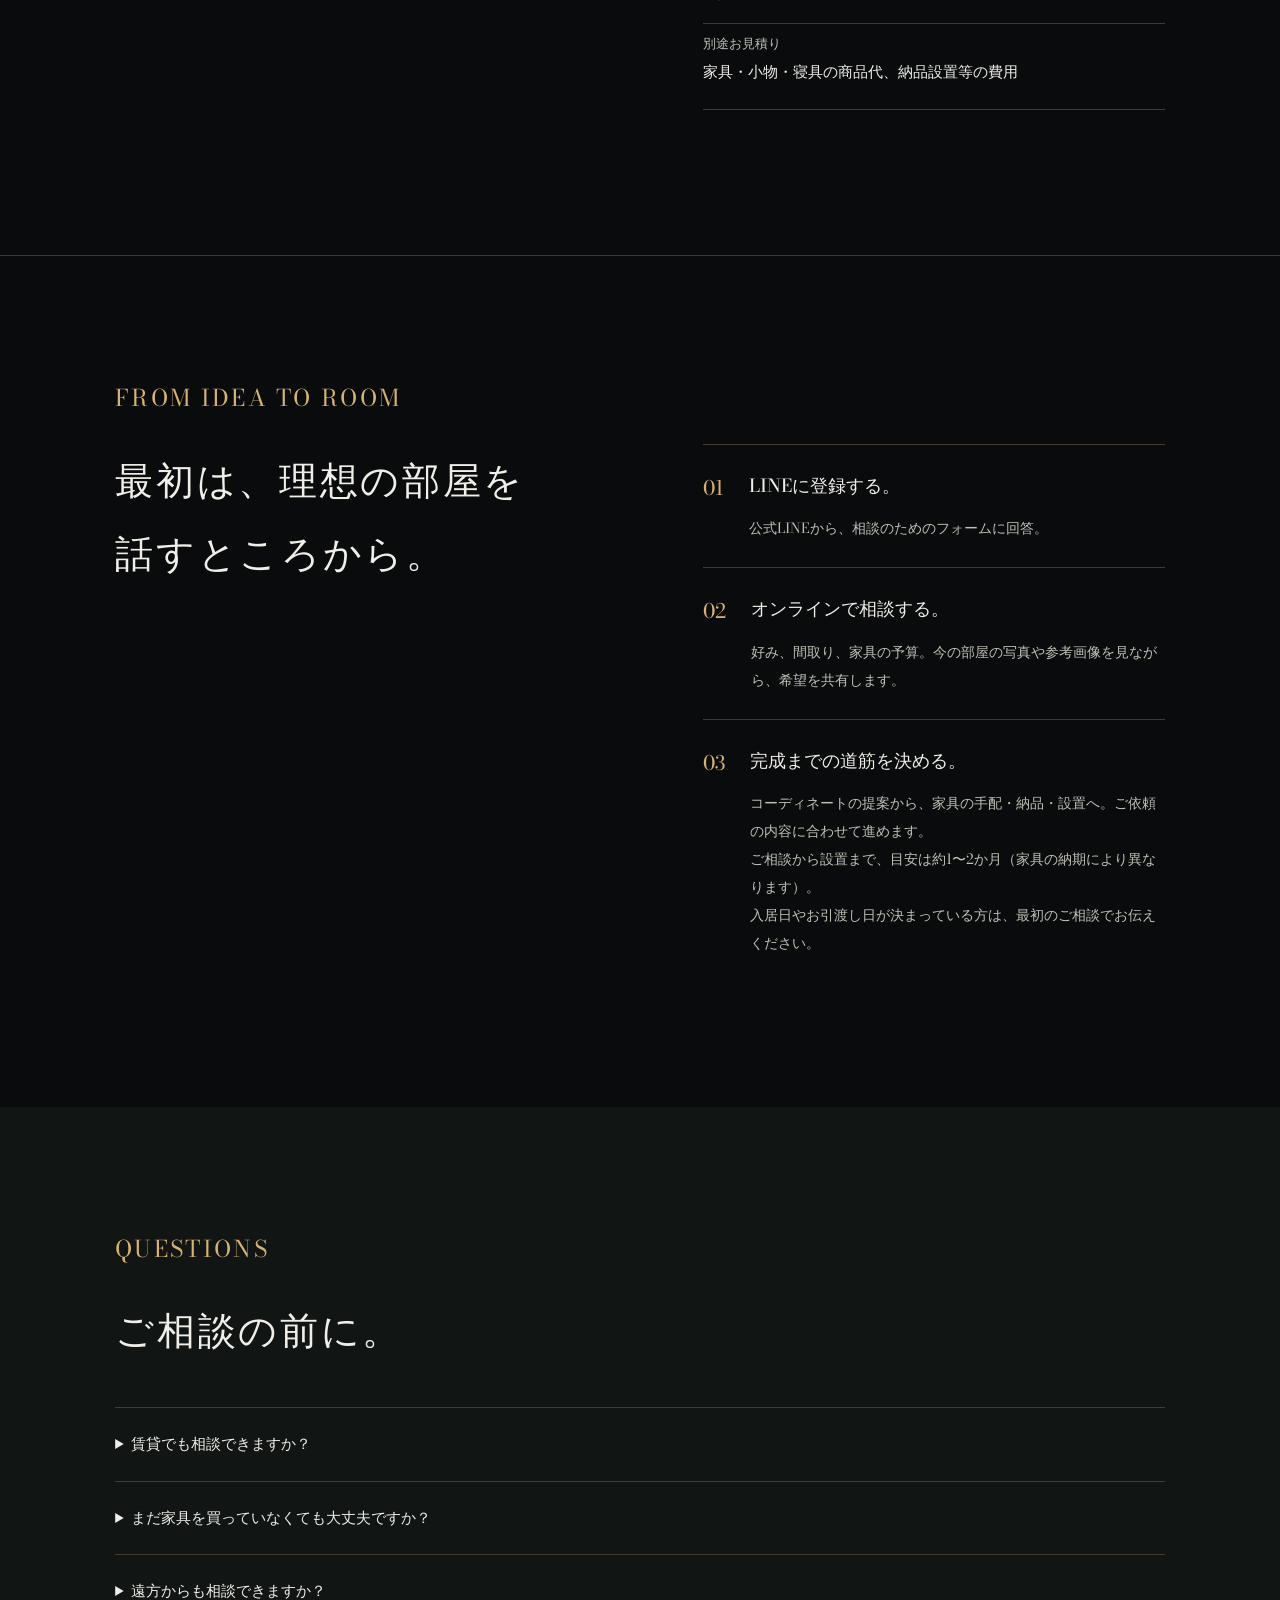
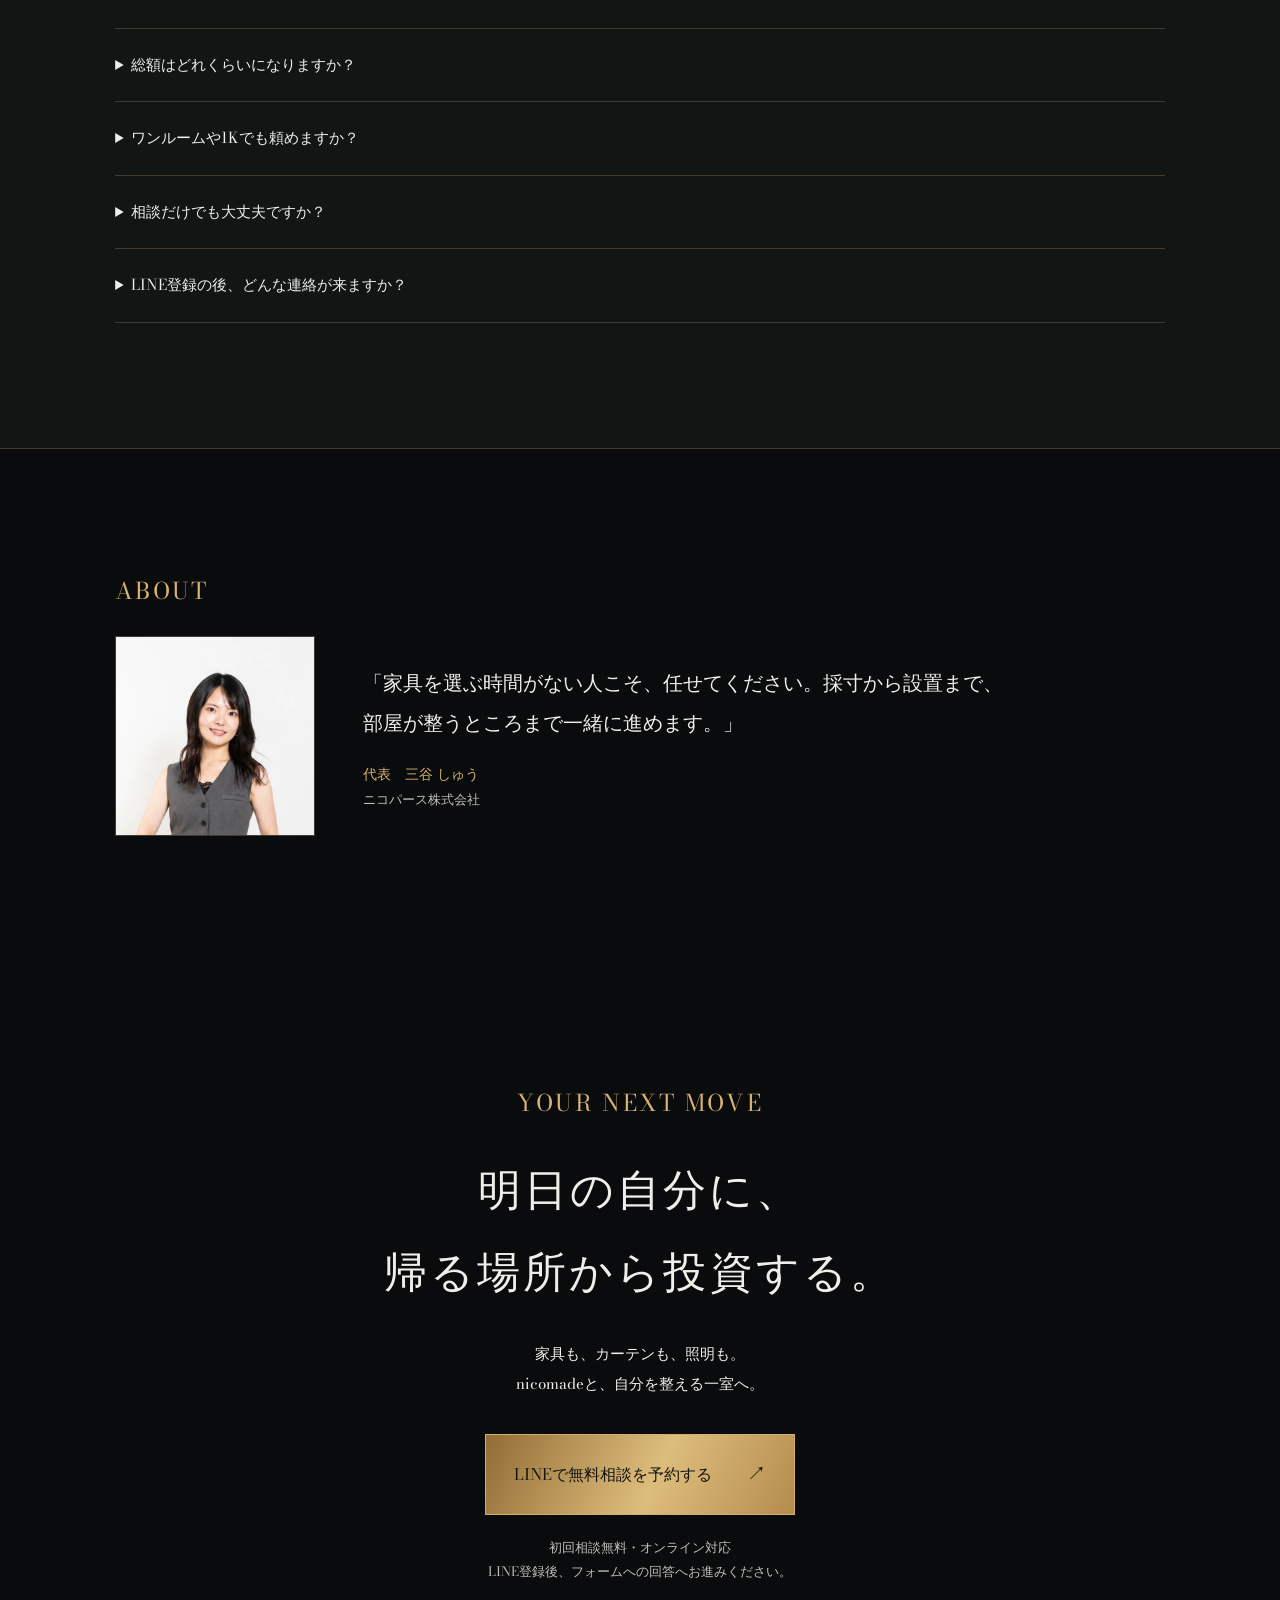
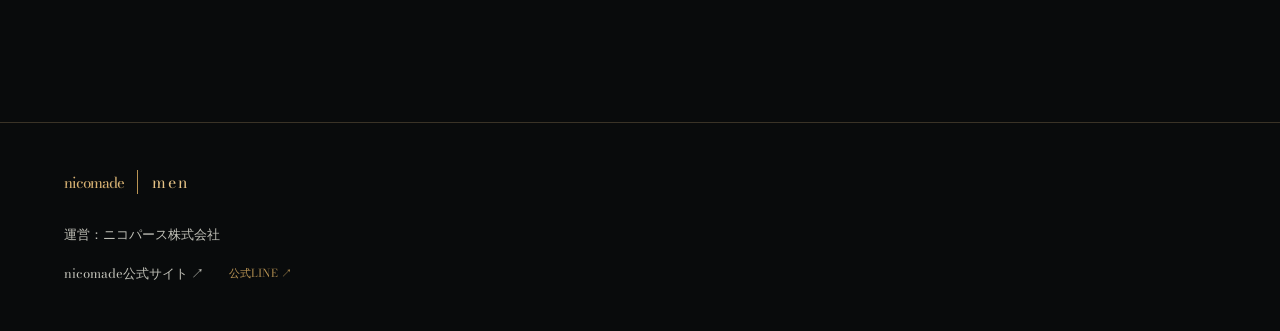
==== commit 2f995613: "フルデザインをやめ料金を1部屋45,000円〜に一本化。対象・入居日・運営会社を追記 Co-Authored-By: Claude Opus 5.5 <noreply@anthropic.com>" ====
--- a/index.html
+++ b/index.html
@@ -1,4 +1,4 @@
-<!doctype html><html lang="ja"><head><meta charset="utf-8"><meta name="viewport" content="width=device-width,initial-scale=1"><title>nicomade men | 男のためのインテリアコーディネート</title><meta name="description" content="インテリアは自己投資。nicomade menが、家具・カーテン・照明・レイアウトを提案。家を、自分を整えるリカバリーホームへ。"><link rel="stylesheet" href="tower.css"><link rel="preload" href="assets/fonts/bodoni-moda-regular.ttf" as="font" type="font/ttf" crossorigin><link rel="stylesheet" href="typography.css"><link rel="stylesheet" href="interior.css?v=photo-stories"><link rel="stylesheet" href="motion.css?v=stable"><link rel="stylesheet" href="v2.css"></head><body class="tower-page"><header><a href="index.html" class="brand">nicomade <span>men</span></a><a class="contact" href="https://line.me/R/ti/p/%40419arezv" target="_blank" rel="noopener">インテリアを相談する <span>↗</span></a></header><main><section class="hero"><img src="assets/penthouse.png" alt="夜景を望むタワーレジデンスのインテリアイメージ"><div class="scrim"></div><div class="hero-content"><p class="label">NICOMADE MEN / RECOVERY HOME</p><h1>整う家が、<br>男の<span>余裕</span>をつくる。</h1><p class="sub">自宅インテリアは、自己投資。<br>家具・カーテン・照明まで。家を、自分を整える場所へ。</p><a class="gold-button" href="https://line.me/R/ti/p/%40419arezv" target="_blank" rel="noopener">理想の一室を、相談する。 <span>↗</span></a><p class="hero-service-note">INTERIOR COORDINATE / 初回相談無料</p><a class="hero-price" href="#plan">1部屋 45,000円〜（税別）</a></div><div class="hero-foot"><span>LIVE ABOVE. GO BEYOND.</span><a href="#concept">SCROLL ↓</a></div><div class="vertical">YOUR SPACE. YOUR STANDARD.</div></section><section class="value-assurance photo-assurance" aria-label="nicomadeの強み"><div class="assurance-heading"><p>上質な暮らしの、選び方。</p><span>NICOMADE MEN / THE STANDARD</span></div><div class="assurance-stories"><article class="assurance-story"><img src="assets/case-01.webp" alt="落ち着いた照明とソファを合わせたnicomadeのコーディネート事例" loading="lazy"><div class="assurance-shade"></div><h2>上質を、<br>賢く。</h2><p>良い家具を、見極めて選ぶ。</p><span class="assurance-index">SMART LUXURY</span></article><article class="assurance-story"><img src="assets/case-02.webp" alt="家具と照明が調和するnicomadeのコーディネート事例" loading="lazy"><div class="assurance-shade"></div><h2>採寸から、<br>設置まで。</h2><p>選定も、手配も、一貫して。</p><span class="assurance-index">ALL IN ONE</span></article><article class="assurance-story"><img src="assets/case-03.webp" alt="nicomadeが手がけたリビング・ダイニングのコーディネート事例" loading="lazy"><div class="assurance-shade"></div><h2>選ばれる、<br>空間づくり。</h2><p>コーディネート実績<span class="assurance-count">150</span>件突破</p><span class="assurance-index">COORDINATE WORKS</span></article></div></section><section class="concept section" id="concept"><p class="label">INVEST IN YOURSELF.</p><div class="concept-grid"><h2>鍛える。学ぶ。<br><span>帰る場所にも、投資する。</span></h2><div><p>身体や知識に時間をかけるように、<br>毎日を過ごす空間にも、自分の基準を持つ。</p><p>腰を下ろしたくなるソファ。<br>窓辺の光をやわらげるカーテン。<br>仕事の気分から切り替える、夜の灯り。</p><p>見せるための部屋だけではなく、<br>自分が、心からくつろげる部屋へ。<br>インテリアは、日々の自分への投資です。</p></div></div></section><section class="manifesto"><p class="label">YOUR RECOVERY HOME</p><h2>外で、力を尽くす。<br><span>家で、自分に戻る。</span></h2><p>nicomade menが考えるリカバリーホーム。<br>家具・カーテン・照明の調和で、自分を整える居場所をつくる。</p></section><section class="night-editorial" id="private-evening" aria-label="人を招きたくなる部屋づくり"><div class="night-masthead"><p>THE PRIVATE EVENING</p><span>nicomade men / Living notes</span></div><div class="night-feature"><div class="night-photo"><img src="assets/private-evening.png" alt="暖かなペンダント照明とワイングラスで設えた、自宅の夜のダイニングイメージ" loading="lazy"><div class="night-photo-shade"></div><div class="night-cover-copy"><span>自宅に、行きつけの心地よさを。</span><h2>次の一杯は、<br>うちで。</h2></div><p class="night-photo-caption">FRIDAY, 22:30 / AT HOME <span class="image-note">空間イメージ</span></p></div><div class="night-story"><p class="interior-label">A ROOM TO REMEMBER.</p><h2>いい店を知っている。<br>その先は、<br><span>招ける部屋。</span></h2><p>食後の会話が、まだ終わらない夜。<br>気負わず「もう一杯、うちで」と<br>言える部屋があったら。</p><p>心地よい椅子。眩しすぎない灯り。<br>グラスを置く場所まで考えたテーブル。<br>大人のもてなしは、インテリアから始まる。</p><a href="journal-private-evening.html" class="night-link">この暮らしの続きを読む <span>↗</span></a></div></div><div class="night-design-notes"><div class="night-note-heading"><p>THE DETAILS</p><h3>余裕は、<br>細部に宿る。</h3></div><article><span>LIGHTING</span><h4>明るさより、空気をつくる。</h4><p>天井の照明だけに頼らず、テーブルやソファのそばに灯りを。夜の過ごし方から、照明の組み合わせを考える。</p></article><article><span>DINING</span><h4>向かい合う時間を、心地よく。</h4><p>食事も会話も楽しめる椅子とテーブル。見た目だけでなく、座り心地や人との距離も、空間づくりの一部に。</p></article><article><span>LOUNGE</span><h4>会話の続きは、ソファで。</h4><p>食後に場所を移したくなる居場所を。動線や家具の配置を整えて、自然にくつろげるリビングへ。</p></article></div></section><section class="section interior-service" id="service"><p class="interior-label">FURNITURE. CURTAINS. LIGHTING.</p><h2>家具だけでは、<br>心地よさは完成しない。</h2><p class="interior-description">家具・カーテン・照明・レイアウトまで。<br>良い家具を見極めて取り入れながら、部屋全体のつながりまで提案します。</p><div class="service-grid"><article><span>01 / FURNITURE</span><h3>身体を預ける家具。</h3><p>仕事を終えて腰を下ろすソファ。食事や読書を楽しむ椅子。見た目だけでなく、過ごし方とサイズに合う家具を選びます。</p></article><article><span>02 / CURTAINS</span><h3>光を整えるカーテン。</h3><p>窓の大きさ、外からの視線、取り込みたい光。生地や色、透け感まで考えて、部屋の雰囲気に合う窓まわりを提案します。</p></article><article><span>03 / LIGHTING</span><h3>夜を包む照明。</h3><p>食事をする灯り、くつろぐ灯り。ペンダントやフロアライトを組み合わせ、時間と過ごし方に合う明かりを考えます。</p></article></div><p class="interior-description recovery-delivery">採寸・選定・設置まで、空間づくりを一貫してお任せ。</p><a class="journal-inline" href="journal-recovery-home.html">自分を整える部屋のつくり方 <span>↗</span></a></section><section class="section interior-cases" id="cases"><p class="interior-label">COORDINATE WORKS</p><h2>空間が変わると、<br>過ごす時間も変わる。</h2><p class="interior-description">コーディネート実績150件突破。nicomadeが手がけた空間をご紹介します。</p><div class="case-grid"><figure><img src="assets/case-01.webp" alt="nicomadeのLDKのコーディネート事例" loading="lazy"><figcaption><span>LDK</span><h3>部屋全体で、ひとつの表情に。</h3></figcaption></figure><figure><img src="assets/case-02.webp" alt="nicomadeのワンルームのコーディネート事例" loading="lazy"><figcaption><span>ONE ROOM</span><h3>限られた広さにも、余白を。</h3></figcaption></figure><figure><img src="assets/case-03.webp" alt="nicomadeの1LDKのコーディネート事例" loading="lazy"><figcaption><span>1LDK</span><h3>くつろぎと、自分らしさを。</h3></figcaption></figure></div></section><section class="section interior-plan" id="plan"><div><p class="interior-label">YOUR INVESTMENT</p><h2>毎日帰る場所を、<br>自分への投資に。</h2><p class="interior-description">nicomadeのインテリアコーディネート料金</p></div><div class="plan-details"><div class="plan-option plan-featured"><p class="plan-caption">フルデザイン / 部屋全体</p><p class="plan-price">80,000<span>円〜（税別）</span></p><p class="plan-desc">現地調査込み。家具・カーテン・照明から小物・寝具まで、部屋全体を組み立てます。</p><p class="plan-for">こんな方に：タワーマンション・分譲・社宅など、部屋全体をまとめて任せたい方</p></div><div class="plan-option"><p class="plan-caption">デザイン費 / 1部屋</p><p class="plan-price plan-price-sub">45,000<span>円〜（税別）</span></p><p class="plan-desc">レイアウト・家具リスト・提案書をご用意。</p><p class="plan-for">こんな方に：リビングや寝室など、1部屋から整えたい方（賃貸・ワンルームも可）</p></div><div class="plan-breakdown"><p><span>どちらのプランも</span><span>家具の発注・納品・設置の手配まで対応</span></p><p><span>別途お見積り</span><span>家具・小物・寝具の商品代、納品設置等の費用</span></p></div></div></section><section class="section interior-flow"><p class="interior-label">FROM IDEA TO ROOM</p><h2>最初は、理想の部屋を<br>話すところから。</h2><ol><li><span>01</span><div><h3>LINEに登録する。</h3><p>公式LINEから、相談のためのフォームに回答。</p></div></li><li><span>02</span><div><h3>オンラインで相談する。</h3><p>好み、間取り、家具の予算。今の部屋の写真や参考画像を見ながら、希望を共有します。</p></div></li><li><span>03</span><div><h3>完成までの道筋を決める。</h3><p>コーディネートの提案から、家具の手配・納品・設置へ。ご依頼の内容に合わせて進めます。<br>ご相談から設置まで、目安は約1〜2か月（家具の納期により異なります）。</p></div></li></ol></section><section class="section interior-faq"><p class="interior-label">QUESTIONS</p><h2>ご相談の前に。</h2><details><summary>賃貸でも相談できますか？</summary><p>賃貸も対応しています。原状回復を前提に、置き家具・照明・ファブリックを中心とした提案が可能です。</p></details><details><summary>まだ家具を買っていなくても大丈夫ですか？</summary><p>家具を購入する前のご相談も歓迎しています。間取り図・お部屋の写真・好みの参考画像をご用意いただくと、具体的にお話しできます。</p></details><details><summary>遠方からも相談できますか？</summary><p>ご提案・打ち合わせはオンラインで全国対応。現地の採寸・納品は関東1都6県と関西を中心に対応しています。その他の地域についてはご相談ください。</p></details><details><summary>総額はどれくらいになりますか？</summary><p>デザイン費（フルデザイン80,000円〜／1部屋45,000円〜・税別）に、家具・小物・寝具の商品代と納品設置費が加わります。家具はご予算に合わせて選び、契約前に総額のお見積りをお出しします。最初のご相談で予算感をお聞かせください。</p></details><details><summary>ワンルームや1Kでも頼めますか？</summary><p>はい。ワンルームのコーディネート実績もあります。限られた広さでも、置き方と灯りで過ごしやすさは変わります。</p></details><details><summary>相談だけでも大丈夫ですか？</summary><p>初回相談は無料です。お話を聞いたうえで、依頼するかどうかを決めていただけます。</p></details><details><summary>LINE登録の後、どんな連絡が来ますか？</summary><p>登録後に相談用のフォームをお送りします。回答をもとに、オンライン相談の日程をご案内します。</p></details></section><section class="section owner-note" aria-label="代表より"><p class="interior-label">ABOUT</p><div class="owner-inner"><div class="owner-photo"><img src="assets/owner.jpg" alt="代表 三谷しゅう" loading="lazy" width="600" height="600"></div><div><p class="owner-quote">「家具を選ぶ時間がない人こそ、任せてください。採寸から設置まで、部屋が整うところまで一緒に進めます。」</p><p class="owner-name">代表　三谷 しゅう<span>ニコパース株式会社</span></p></div></div></section><section class="section interior-consult" id="consult"><p class="interior-label">YOUR NEXT MOVE</p><h2>明日の自分に、<br>帰る場所から投資する。</h2><p>家具も、カーテンも、照明も。<br>nicomadeと、自分を整える一室へ。</p><a class="interior-cta" href="https://line.me/R/ti/p/%40419arezv" target="_blank" rel="noopener">LINEで無料相談を予約する <span>↗</span></a><p class="interior-fine">初回相談無料・オンライン対応<br>LINE登録後、フォームへの回答へお進みください。</p></section></main><footer><div class="interior-footer-top"><a class="brand" href="index.html">nicomade <span>men</span></a></div><div class="interior-footer-links"><a href="https://nicomade.net/lp/" target="_blank" rel="noopener">nicomade公式サイト ↗</a><a href="https://line.me/R/ti/p/%40419arezv" target="_blank" rel="noopener">公式LINE ↗</a></div></footer><a class="sticky-line" href="https://line.me/R/ti/p/%40419arezv" target="_blank" rel="noopener">LINEで無料相談 <span>↗</span></a><script src="motion.js?v=2" defer></script><script src="v2.js" defer></script></body></html>
+<!doctype html><html lang="ja"><head><meta charset="utf-8"><meta name="viewport" content="width=device-width,initial-scale=1"><title>nicomade men | 男のためのインテリアコーディネート</title><meta name="description" content="インテリアは自己投資。nicomade menが、家具・カーテン・照明・レイアウトを提案。家を、自分を整えるリカバリーホームへ。"><link rel="stylesheet" href="tower.css"><link rel="preload" href="assets/fonts/bodoni-moda-regular.ttf" as="font" type="font/ttf" crossorigin><link rel="stylesheet" href="typography.css"><link rel="stylesheet" href="interior.css?v=photo-stories"><link rel="stylesheet" href="motion.css?v=stable"><link rel="stylesheet" href="v2.css"></head><body class="tower-page"><header><a href="index.html" class="brand">nicomade <span>men</span></a><a class="contact" href="https://line.me/R/ti/p/%40419arezv" target="_blank" rel="noopener">インテリアを相談する <span>↗</span></a></header><main><section class="hero"><img src="assets/penthouse.png" alt="夜景を望むタワーレジデンスのインテリアイメージ"><div class="scrim"></div><div class="hero-content"><p class="label">NICOMADE MEN / RECOVERY HOME</p><h1>整う家が、<br>男の<span>余裕</span>をつくる。</h1><p class="sub">自宅インテリアは、自己投資。<br>家具・カーテン・照明まで。家を、自分を整える場所へ。</p><a class="gold-button" href="https://line.me/R/ti/p/%40419arezv" target="_blank" rel="noopener">理想の一室を、相談する。 <span>↗</span></a><p class="hero-service-note">INTERIOR COORDINATE / 初回相談無料</p><a class="hero-price" href="#plan">1部屋 45,000円〜（税別）</a></div><div class="hero-foot"><span>LIVE ABOVE. GO BEYOND.</span><a href="#concept">SCROLL ↓</a></div><div class="vertical">YOUR SPACE. YOUR STANDARD.</div></section><section class="value-assurance photo-assurance" aria-label="nicomadeの強み"><div class="assurance-heading"><p>上質な暮らしの、選び方。</p><span>NICOMADE MEN / THE STANDARD</span></div><div class="assurance-stories"><article class="assurance-story"><img src="assets/case-01.webp" alt="落ち着いた照明とソファを合わせたnicomadeのコーディネート事例" loading="lazy"><div class="assurance-shade"></div><h2>上質を、<br>賢く。</h2><p>良い家具を、見極めて選ぶ。</p><span class="assurance-index">SMART LUXURY</span></article><article class="assurance-story"><img src="assets/case-02.webp" alt="家具と照明が調和するnicomadeのコーディネート事例" loading="lazy"><div class="assurance-shade"></div><h2>採寸から、<br>設置まで。</h2><p>選定も、手配も、一貫して。</p><span class="assurance-index">ALL IN ONE</span></article><article class="assurance-story"><img src="assets/case-03.webp" alt="nicomadeが手がけたリビング・ダイニングのコーディネート事例" loading="lazy"><div class="assurance-shade"></div><h2>選ばれる、<br>空間づくり。</h2><p>コーディネート実績<span class="assurance-count">150</span>件突破</p><span class="assurance-index">COORDINATE WORKS</span></article></div></section><section class="concept section" id="concept"><p class="label">INVEST IN YOURSELF.</p><div class="concept-grid"><h2>鍛える。学ぶ。<br><span>帰る場所にも、投資する。</span></h2><div><p>身体や知識に時間をかけるように、<br>毎日を過ごす空間にも、自分の基準を持つ。</p><p>腰を下ろしたくなるソファ。<br>窓辺の光をやわらげるカーテン。<br>仕事の気分から切り替える、夜の灯り。</p><p>見せるための部屋だけではなく、<br>自分が、心からくつろげる部屋へ。<br>インテリアは、日々の自分への投資です。</p></div></div></section><section class="manifesto"><p class="label">YOUR RECOVERY HOME</p><h2>外で、力を尽くす。<br><span>家で、自分に戻る。</span></h2><p>nicomade menが考えるリカバリーホーム。<br>家具・カーテン・照明の調和で、自分を整える居場所をつくる。</p></section><section class="night-editorial" id="private-evening" aria-label="人を招きたくなる部屋づくり"><div class="night-masthead"><p>THE PRIVATE EVENING</p><span>nicomade men / Living notes</span></div><div class="night-feature"><div class="night-photo"><img src="assets/private-evening.png" alt="暖かなペンダント照明とワイングラスで設えた、自宅の夜のダイニングイメージ" loading="lazy"><div class="night-photo-shade"></div><div class="night-cover-copy"><span>自宅に、行きつけの心地よさを。</span><h2>次の一杯は、<br>うちで。</h2></div><p class="night-photo-caption">FRIDAY, 22:30 / AT HOME <span class="image-note">空間イメージ</span></p></div><div class="night-story"><p class="interior-label">A ROOM TO REMEMBER.</p><h2>いい店を知っている。<br>その先は、<br><span>招ける部屋。</span></h2><p>食後の会話が、まだ終わらない夜。<br>気負わず「もう一杯、うちで」と<br>言える部屋があったら。</p><p>心地よい椅子。眩しすぎない灯り。<br>グラスを置く場所まで考えたテーブル。<br>大人のもてなしは、インテリアから始まる。</p><a href="journal-private-evening.html" class="night-link">この暮らしの続きを読む <span>↗</span></a></div></div><div class="night-design-notes"><div class="night-note-heading"><p>THE DETAILS</p><h3>余裕は、<br>細部に宿る。</h3></div><article><span>LIGHTING</span><h4>明るさより、空気をつくる。</h4><p>天井の照明だけに頼らず、テーブルやソファのそばに灯りを。夜の過ごし方から、照明の組み合わせを考える。</p></article><article><span>DINING</span><h4>向かい合う時間を、心地よく。</h4><p>食事も会話も楽しめる椅子とテーブル。見た目だけでなく、座り心地や人との距離も、空間づくりの一部に。</p></article><article><span>LOUNGE</span><h4>会話の続きは、ソファで。</h4><p>食後に場所を移したくなる居場所を。動線や家具の配置を整えて、自然にくつろげるリビングへ。</p></article></div></section><section class="section interior-service" id="service"><p class="interior-label">FURNITURE. CURTAINS. LIGHTING.</p><h2>家具だけでは、<br>心地よさは完成しない。</h2><p class="interior-description">家具・カーテン・照明・レイアウトまで。<br>良い家具を見極めて取り入れながら、部屋全体のつながりまで提案します。</p><div class="service-grid"><article><span>01 / FURNITURE</span><h3>身体を預ける家具。</h3><p>仕事を終えて腰を下ろすソファ。食事や読書を楽しむ椅子。見た目だけでなく、過ごし方とサイズに合う家具を選びます。</p></article><article><span>02 / CURTAINS</span><h3>光を整えるカーテン。</h3><p>窓の大きさ、外からの視線、取り込みたい光。生地や色、透け感まで考えて、部屋の雰囲気に合う窓まわりを提案します。</p></article><article><span>03 / LIGHTING</span><h3>夜を包む照明。</h3><p>食事をする灯り、くつろぐ灯り。ペンダントやフロアライトを組み合わせ、時間と過ごし方に合う明かりを考えます。</p></article></div><p class="interior-description recovery-delivery">採寸・選定・設置まで、空間づくりを一貫してお任せ。</p><a class="journal-inline" href="journal-recovery-home.html">自分を整える部屋のつくり方 <span>↗</span></a></section><section class="section interior-cases" id="cases"><p class="interior-label">COORDINATE WORKS</p><h2>空間が変わると、<br>過ごす時間も変わる。</h2><p class="interior-description">コーディネート実績150件突破。nicomadeが手がけた空間をご紹介します。</p><div class="case-grid"><figure><img src="assets/case-01.webp" alt="nicomadeのLDKのコーディネート事例" loading="lazy"><figcaption><span>LDK</span><h3>部屋全体で、ひとつの表情に。</h3></figcaption></figure><figure><img src="assets/case-02.webp" alt="nicomadeのワンルームのコーディネート事例" loading="lazy"><figcaption><span>ONE ROOM</span><h3>限られた広さにも、余白を。</h3></figcaption></figure><figure><img src="assets/case-03.webp" alt="nicomadeの1LDKのコーディネート事例" loading="lazy"><figcaption><span>1LDK</span><h3>くつろぎと、自分らしさを。</h3></figcaption></figure></div></section><section class="section interior-plan" id="plan"><div><p class="interior-label">YOUR INVESTMENT</p><h2>毎日帰る場所を、<br>自分への投資に。</h2><p class="interior-description">nicomadeのインテリアコーディネート料金</p></div><div class="plan-details"><div class="plan-option"><p class="plan-caption">デザイン費 / 1部屋</p><p class="plan-price">45,000<span>円〜（税別）</span></p><p class="plan-desc">レイアウト・家具リスト・提案書をご用意。</p><p class="plan-for">こんな方に：リビングや寝室など、1部屋から整えたい方（タワーマンション・社宅・賃貸・ワンルームも可）</p></div><div class="plan-breakdown"><p><span>あわせてお任せいただけること</span><span>家具の発注・納品・設置の手配</span></p><p><span>別途お見積り</span><span>家具・小物・寝具の商品代、納品設置等の費用</span></p></div></div></section><section class="section interior-flow"><p class="interior-label">FROM IDEA TO ROOM</p><h2>最初は、理想の部屋を<br>話すところから。</h2><ol><li><span>01</span><div><h3>LINEに登録する。</h3><p>公式LINEから、相談のためのフォームに回答。</p></div></li><li><span>02</span><div><h3>オンラインで相談する。</h3><p>好み、間取り、家具の予算。今の部屋の写真や参考画像を見ながら、希望を共有します。</p></div></li><li><span>03</span><div><h3>完成までの道筋を決める。</h3><p>コーディネートの提案から、家具の手配・納品・設置へ。ご依頼の内容に合わせて進めます。<br>ご相談から設置まで、目安は約1〜2か月（家具の納期により異なります）。<br>入居日やお引渡し日が決まっている方は、最初のご相談でお伝えください。</p></div></li></ol></section><section class="section interior-faq"><p class="interior-label">QUESTIONS</p><h2>ご相談の前に。</h2><details><summary>賃貸でも相談できますか？</summary><p>賃貸も対応しています。原状回復を前提に、置き家具・照明・ファブリックを中心とした提案が可能です。</p></details><details><summary>まだ家具を買っていなくても大丈夫ですか？</summary><p>家具を購入する前のご相談も歓迎しています。間取り図・お部屋の写真・好みの参考画像をご用意いただくと、具体的にお話しできます。</p></details><details><summary>遠方からも相談できますか？</summary><p>ご提案・打ち合わせはオンラインで全国対応。現地の採寸・納品は関東1都6県と関西を中心に対応しています。その他の地域についてはご相談ください。</p></details><details><summary>総額はどれくらいになりますか？</summary><p>デザイン費（1部屋45,000円〜・税別）に、家具・小物・寝具の商品代と納品設置費が加わります。家具はご予算に合わせて選び、契約前に総額のお見積りをお出しします。最初のご相談で予算感をお聞かせください。</p></details><details><summary>ワンルームや1Kでも頼めますか？</summary><p>はい。ワンルームのコーディネート実績もあります。限られた広さでも、置き方と灯りで過ごしやすさは変わります。</p></details><details><summary>相談だけでも大丈夫ですか？</summary><p>初回相談は無料です。お話を聞いたうえで、依頼するかどうかを決めていただけます。</p></details><details><summary>LINE登録の後、どんな連絡が来ますか？</summary><p>登録後に相談用のフォームをお送りします。回答をもとに、オンライン相談の日程をご案内します。</p></details></section><section class="section owner-note" aria-label="代表より"><p class="interior-label">ABOUT</p><div class="owner-inner"><div class="owner-photo"><img src="assets/owner.jpg" alt="代表 三谷しゅう" loading="lazy" width="600" height="600"></div><div><p class="owner-quote">「家具を選ぶ時間がない人こそ、任せてください。採寸から設置まで、部屋が整うところまで一緒に進めます。」</p><p class="owner-name">代表　三谷 しゅう<span>ニコパース株式会社</span></p></div></div></section><section class="section interior-consult" id="consult"><p class="interior-label">YOUR NEXT MOVE</p><h2>明日の自分に、<br>帰る場所から投資する。</h2><p>家具も、カーテンも、照明も。<br>nicomadeと、自分を整える一室へ。</p><a class="interior-cta" href="https://line.me/R/ti/p/%40419arezv" target="_blank" rel="noopener">LINEで無料相談を予約する <span>↗</span></a><p class="interior-fine">初回相談無料・オンライン対応<br>LINE登録後、フォームへの回答へお進みください。</p></section></main><footer><div class="interior-footer-top"><a class="brand" href="index.html">nicomade <span>men</span></a></div><p class="interior-footer-note">運営：ニコパース株式会社</p><div class="interior-footer-links"><a href="https://nicomade.net/lp/" target="_blank" rel="noopener">nicomade公式サイト ↗</a><a href="https://line.me/R/ti/p/%40419arezv" target="_blank" rel="noopener">公式LINE ↗</a></div></footer><a class="sticky-line" href="https://line.me/R/ti/p/%40419arezv" target="_blank" rel="noopener">LINEで無料相談 <span>↗</span></a><script src="motion.js?v=2" defer></script><script src="v2.js" defer></script></body></html>
 
 
 
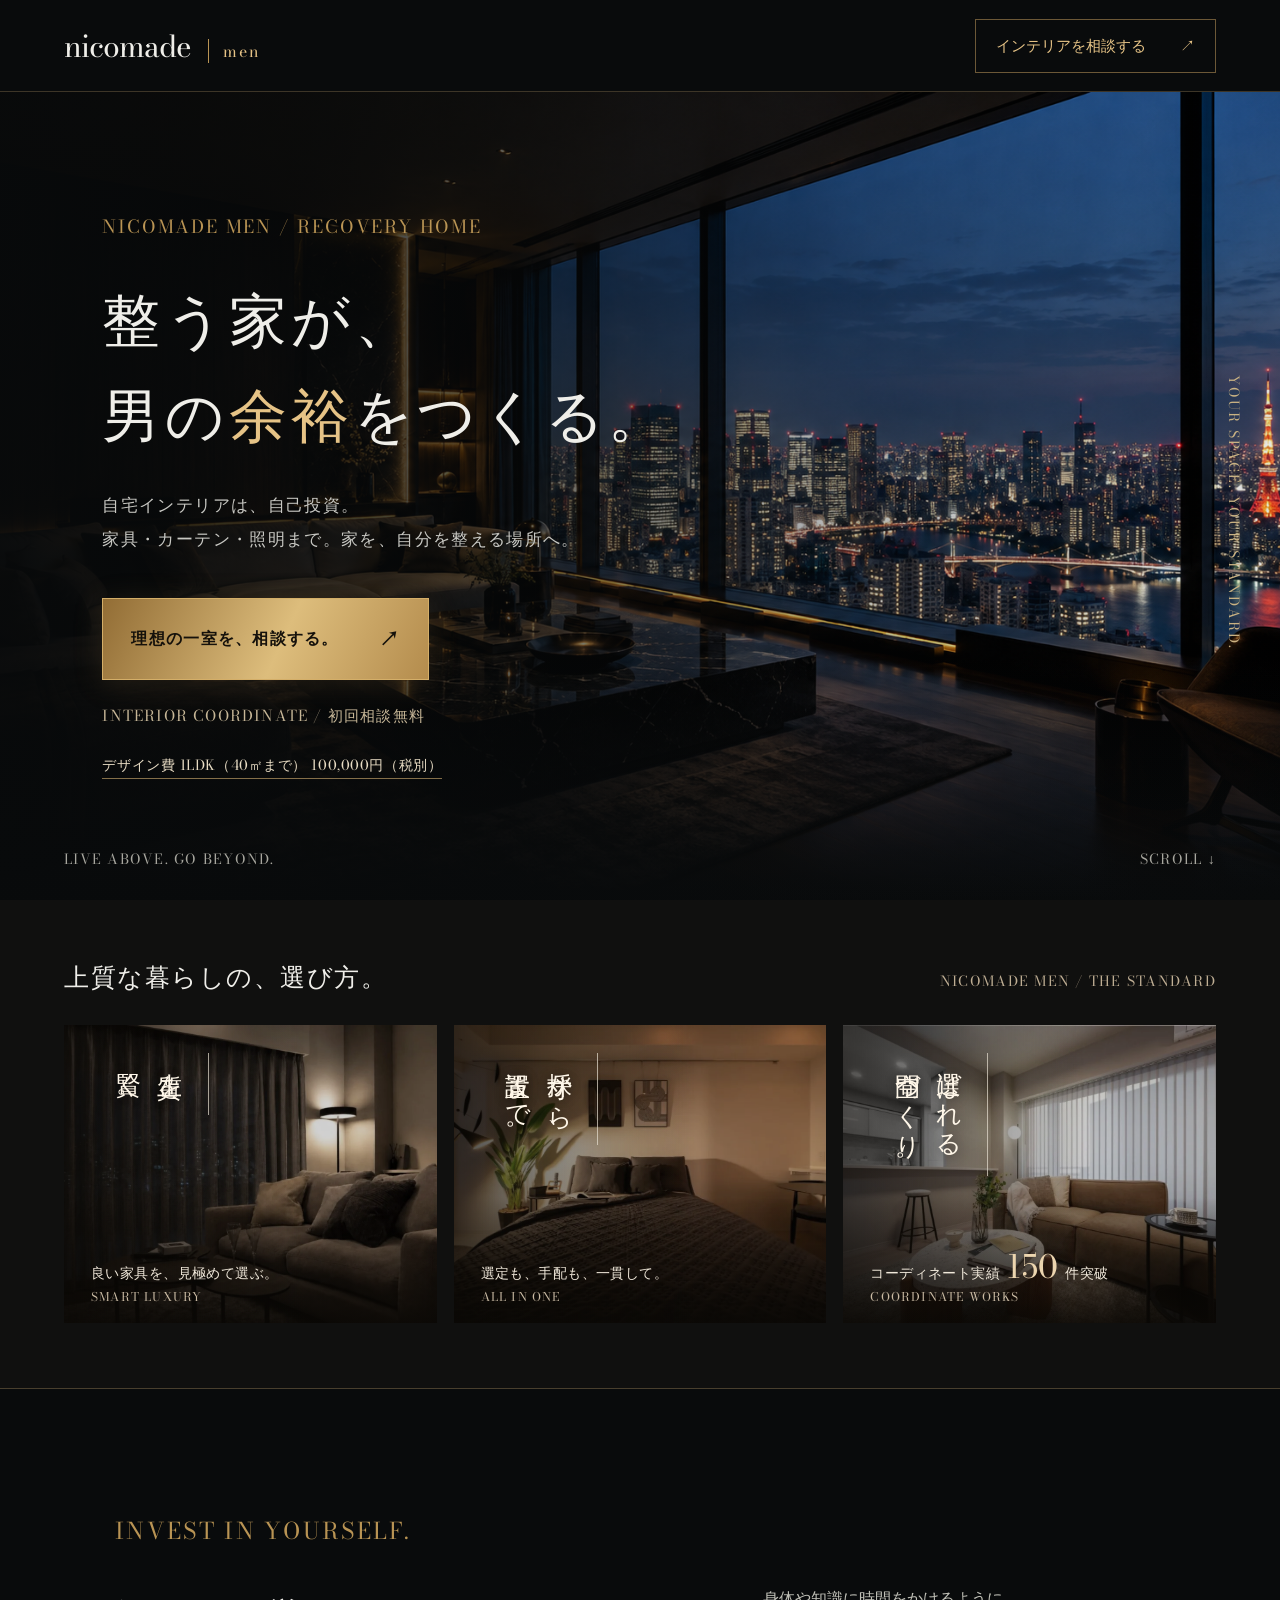
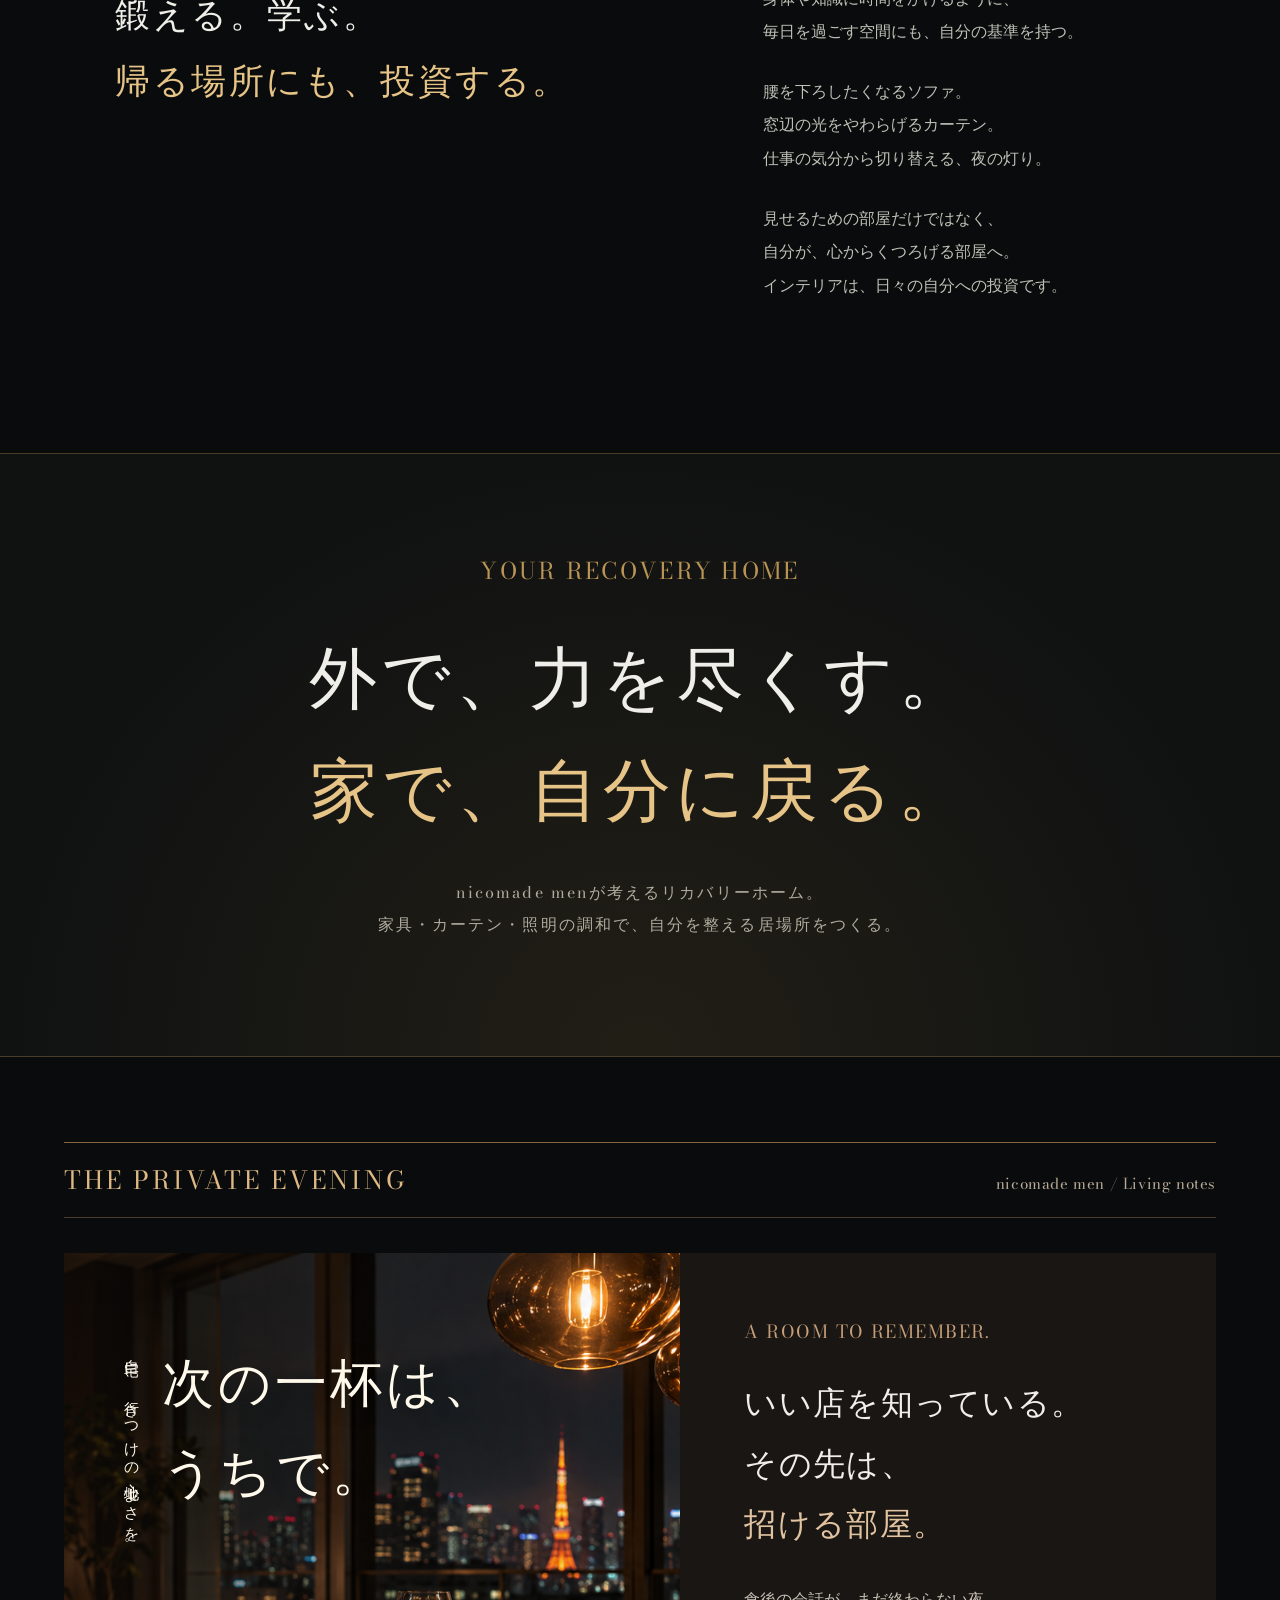
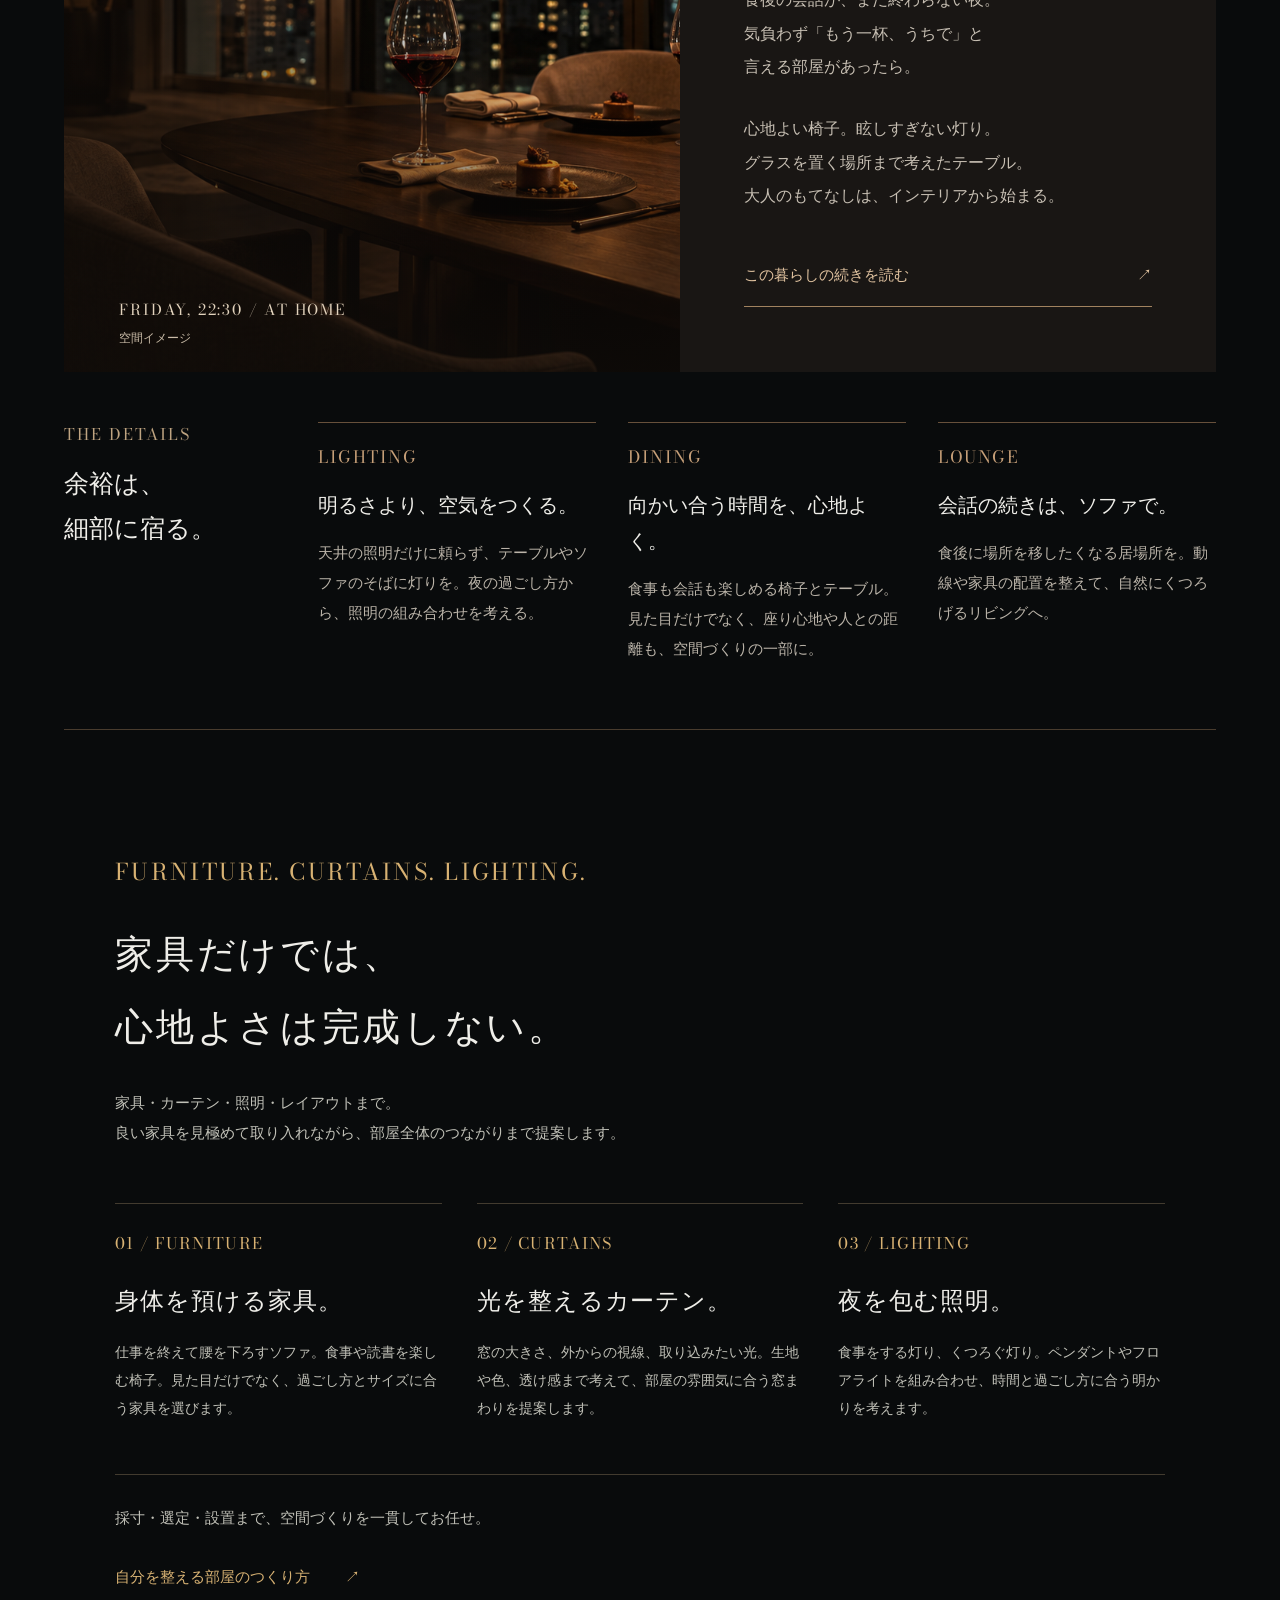
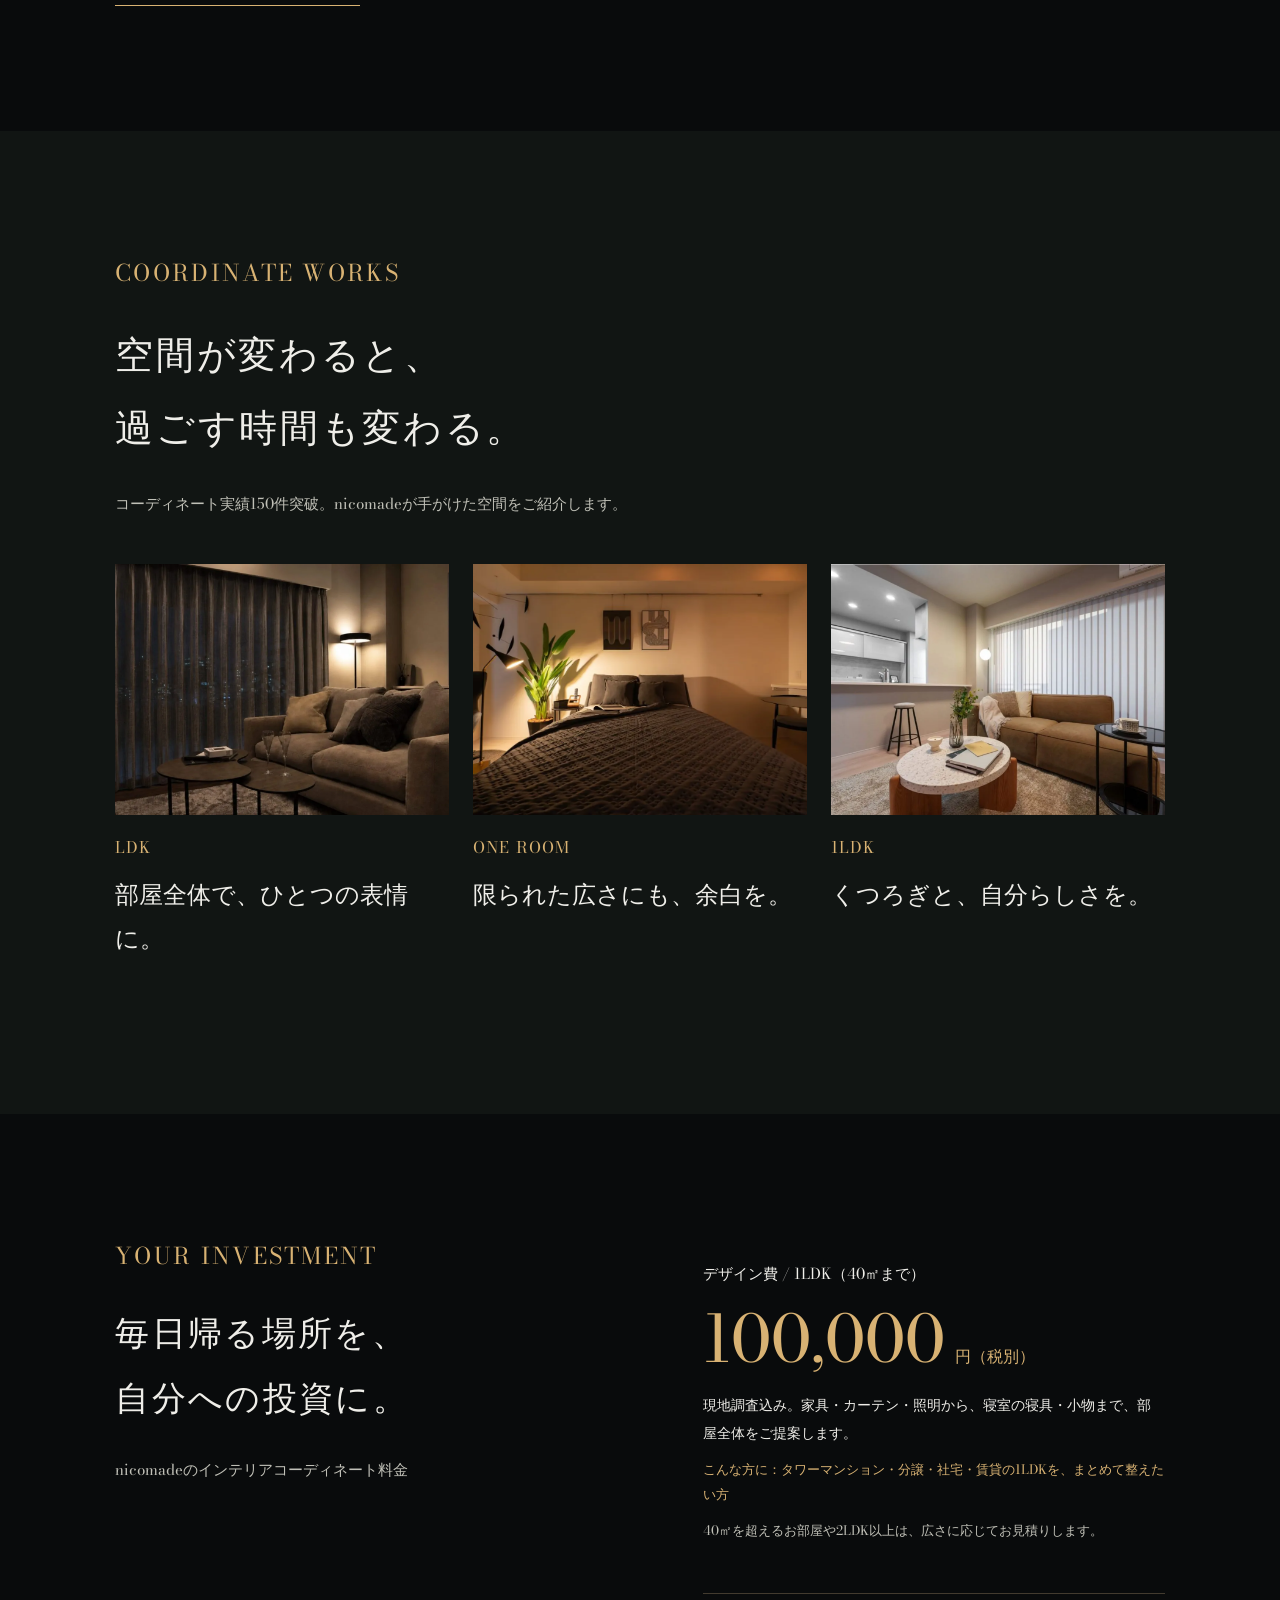
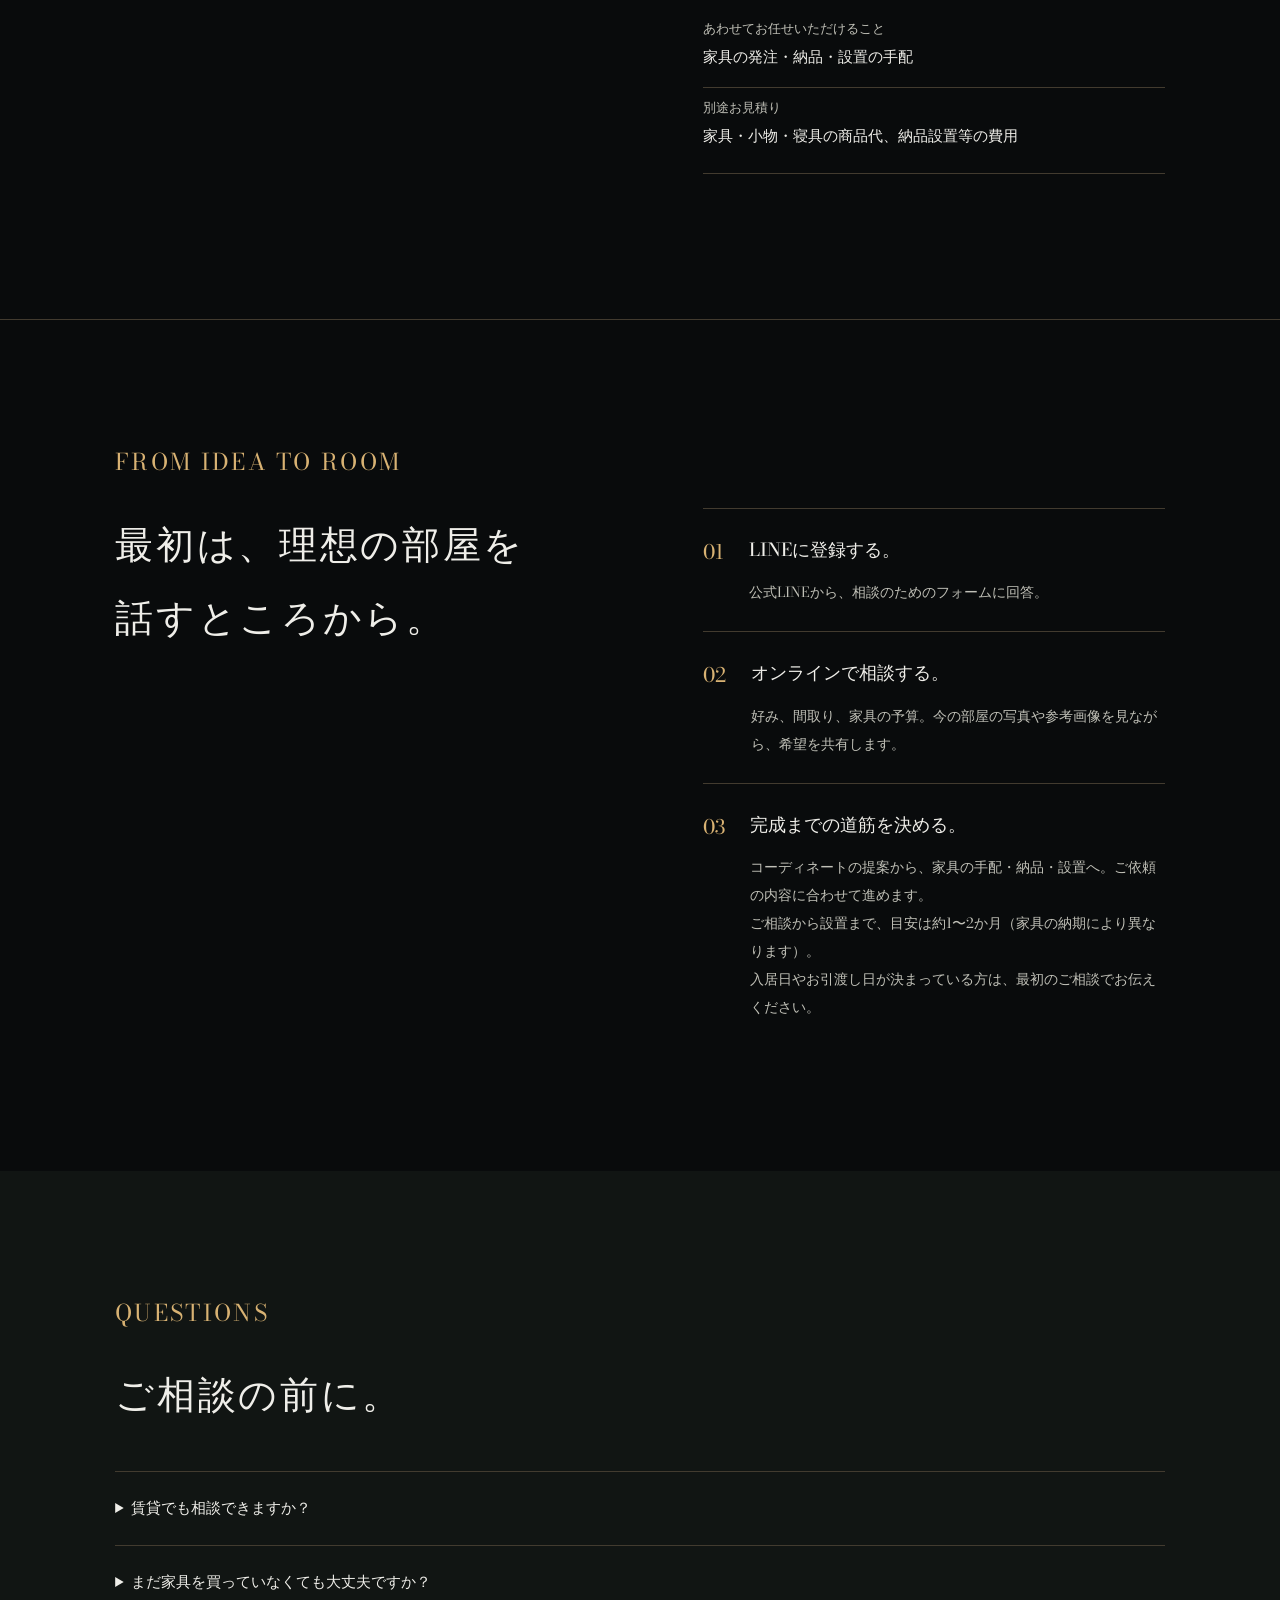
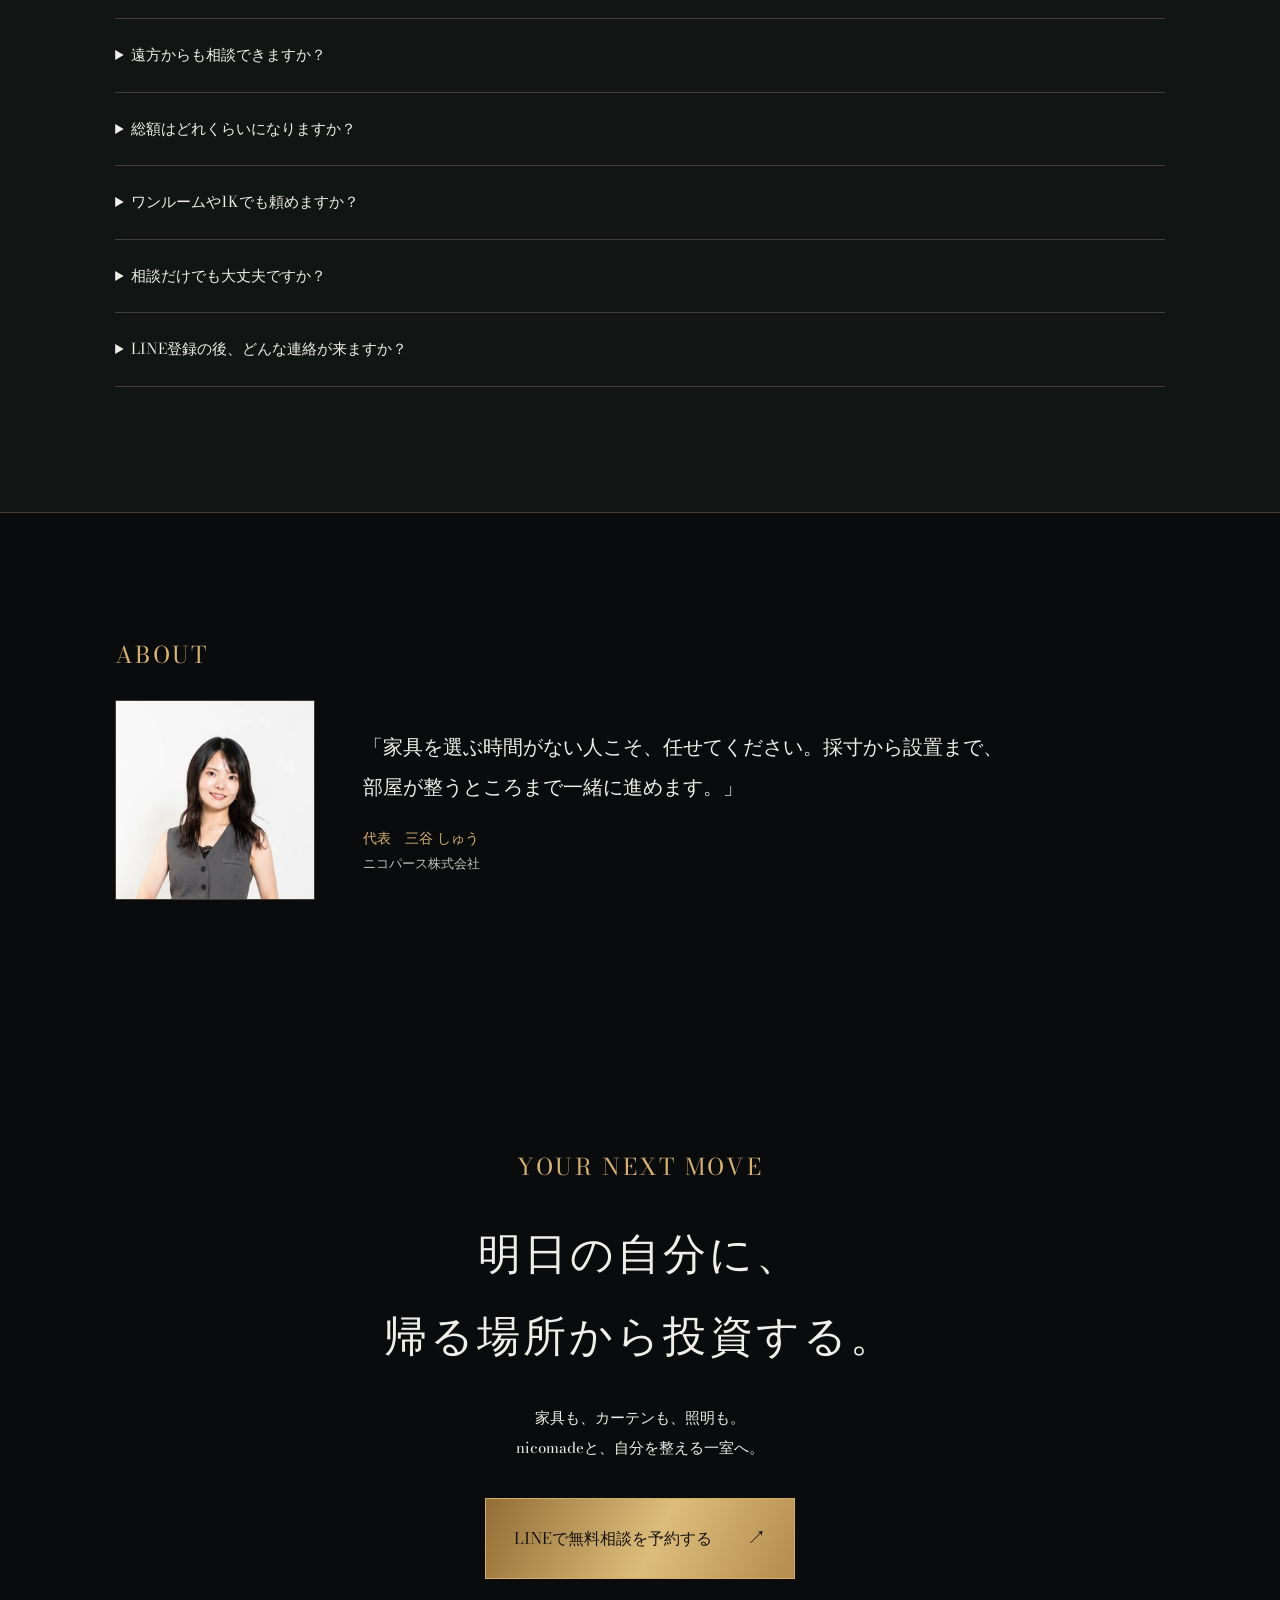
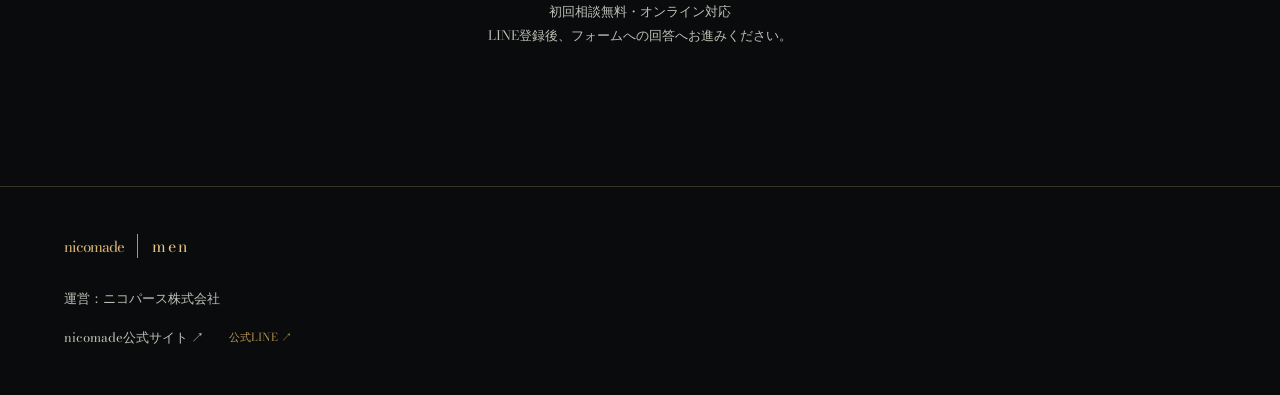
==== commit d363e46e: "料金を1LDK（40㎡まで）デザイン費100,000円に一本化 Co-Authored-By: Claude Opus 5.5 <noreply@anthropic.com>" ====
--- a/index.html
+++ b/index.html
@@ -1,4 +1,4 @@
-<!doctype html><html lang="ja"><head><meta charset="utf-8"><meta name="viewport" content="width=device-width,initial-scale=1"><title>nicomade men | 男のためのインテリアコーディネート</title><meta name="description" content="インテリアは自己投資。nicomade menが、家具・カーテン・照明・レイアウトを提案。家を、自分を整えるリカバリーホームへ。"><link rel="stylesheet" href="tower.css"><link rel="preload" href="assets/fonts/bodoni-moda-regular.ttf" as="font" type="font/ttf" crossorigin><link rel="stylesheet" href="typography.css"><link rel="stylesheet" href="interior.css?v=photo-stories"><link rel="stylesheet" href="motion.css?v=stable"><link rel="stylesheet" href="v2.css"></head><body class="tower-page"><header><a href="index.html" class="brand">nicomade <span>men</span></a><a class="contact" href="https://line.me/R/ti/p/%40419arezv" target="_blank" rel="noopener">インテリアを相談する <span>↗</span></a></header><main><section class="hero"><img src="assets/penthouse.png" alt="夜景を望むタワーレジデンスのインテリアイメージ"><div class="scrim"></div><div class="hero-content"><p class="label">NICOMADE MEN / RECOVERY HOME</p><h1>整う家が、<br>男の<span>余裕</span>をつくる。</h1><p class="sub">自宅インテリアは、自己投資。<br>家具・カーテン・照明まで。家を、自分を整える場所へ。</p><a class="gold-button" href="https://line.me/R/ti/p/%40419arezv" target="_blank" rel="noopener">理想の一室を、相談する。 <span>↗</span></a><p class="hero-service-note">INTERIOR COORDINATE / 初回相談無料</p><a class="hero-price" href="#plan">1部屋 45,000円〜（税別）</a></div><div class="hero-foot"><span>LIVE ABOVE. GO BEYOND.</span><a href="#concept">SCROLL ↓</a></div><div class="vertical">YOUR SPACE. YOUR STANDARD.</div></section><section class="value-assurance photo-assurance" aria-label="nicomadeの強み"><div class="assurance-heading"><p>上質な暮らしの、選び方。</p><span>NICOMADE MEN / THE STANDARD</span></div><div class="assurance-stories"><article class="assurance-story"><img src="assets/case-01.webp" alt="落ち着いた照明とソファを合わせたnicomadeのコーディネート事例" loading="lazy"><div class="assurance-shade"></div><h2>上質を、<br>賢く。</h2><p>良い家具を、見極めて選ぶ。</p><span class="assurance-index">SMART LUXURY</span></article><article class="assurance-story"><img src="assets/case-02.webp" alt="家具と照明が調和するnicomadeのコーディネート事例" loading="lazy"><div class="assurance-shade"></div><h2>採寸から、<br>設置まで。</h2><p>選定も、手配も、一貫して。</p><span class="assurance-index">ALL IN ONE</span></article><article class="assurance-story"><img src="assets/case-03.webp" alt="nicomadeが手がけたリビング・ダイニングのコーディネート事例" loading="lazy"><div class="assurance-shade"></div><h2>選ばれる、<br>空間づくり。</h2><p>コーディネート実績<span class="assurance-count">150</span>件突破</p><span class="assurance-index">COORDINATE WORKS</span></article></div></section><section class="concept section" id="concept"><p class="label">INVEST IN YOURSELF.</p><div class="concept-grid"><h2>鍛える。学ぶ。<br><span>帰る場所にも、投資する。</span></h2><div><p>身体や知識に時間をかけるように、<br>毎日を過ごす空間にも、自分の基準を持つ。</p><p>腰を下ろしたくなるソファ。<br>窓辺の光をやわらげるカーテン。<br>仕事の気分から切り替える、夜の灯り。</p><p>見せるための部屋だけではなく、<br>自分が、心からくつろげる部屋へ。<br>インテリアは、日々の自分への投資です。</p></div></div></section><section class="manifesto"><p class="label">YOUR RECOVERY HOME</p><h2>外で、力を尽くす。<br><span>家で、自分に戻る。</span></h2><p>nicomade menが考えるリカバリーホーム。<br>家具・カーテン・照明の調和で、自分を整える居場所をつくる。</p></section><section class="night-editorial" id="private-evening" aria-label="人を招きたくなる部屋づくり"><div class="night-masthead"><p>THE PRIVATE EVENING</p><span>nicomade men / Living notes</span></div><div class="night-feature"><div class="night-photo"><img src="assets/private-evening.png" alt="暖かなペンダント照明とワイングラスで設えた、自宅の夜のダイニングイメージ" loading="lazy"><div class="night-photo-shade"></div><div class="night-cover-copy"><span>自宅に、行きつけの心地よさを。</span><h2>次の一杯は、<br>うちで。</h2></div><p class="night-photo-caption">FRIDAY, 22:30 / AT HOME <span class="image-note">空間イメージ</span></p></div><div class="night-story"><p class="interior-label">A ROOM TO REMEMBER.</p><h2>いい店を知っている。<br>その先は、<br><span>招ける部屋。</span></h2><p>食後の会話が、まだ終わらない夜。<br>気負わず「もう一杯、うちで」と<br>言える部屋があったら。</p><p>心地よい椅子。眩しすぎない灯り。<br>グラスを置く場所まで考えたテーブル。<br>大人のもてなしは、インテリアから始まる。</p><a href="journal-private-evening.html" class="night-link">この暮らしの続きを読む <span>↗</span></a></div></div><div class="night-design-notes"><div class="night-note-heading"><p>THE DETAILS</p><h3>余裕は、<br>細部に宿る。</h3></div><article><span>LIGHTING</span><h4>明るさより、空気をつくる。</h4><p>天井の照明だけに頼らず、テーブルやソファのそばに灯りを。夜の過ごし方から、照明の組み合わせを考える。</p></article><article><span>DINING</span><h4>向かい合う時間を、心地よく。</h4><p>食事も会話も楽しめる椅子とテーブル。見た目だけでなく、座り心地や人との距離も、空間づくりの一部に。</p></article><article><span>LOUNGE</span><h4>会話の続きは、ソファで。</h4><p>食後に場所を移したくなる居場所を。動線や家具の配置を整えて、自然にくつろげるリビングへ。</p></article></div></section><section class="section interior-service" id="service"><p class="interior-label">FURNITURE. CURTAINS. LIGHTING.</p><h2>家具だけでは、<br>心地よさは完成しない。</h2><p class="interior-description">家具・カーテン・照明・レイアウトまで。<br>良い家具を見極めて取り入れながら、部屋全体のつながりまで提案します。</p><div class="service-grid"><article><span>01 / FURNITURE</span><h3>身体を預ける家具。</h3><p>仕事を終えて腰を下ろすソファ。食事や読書を楽しむ椅子。見た目だけでなく、過ごし方とサイズに合う家具を選びます。</p></article><article><span>02 / CURTAINS</span><h3>光を整えるカーテン。</h3><p>窓の大きさ、外からの視線、取り込みたい光。生地や色、透け感まで考えて、部屋の雰囲気に合う窓まわりを提案します。</p></article><article><span>03 / LIGHTING</span><h3>夜を包む照明。</h3><p>食事をする灯り、くつろぐ灯り。ペンダントやフロアライトを組み合わせ、時間と過ごし方に合う明かりを考えます。</p></article></div><p class="interior-description recovery-delivery">採寸・選定・設置まで、空間づくりを一貫してお任せ。</p><a class="journal-inline" href="journal-recovery-home.html">自分を整える部屋のつくり方 <span>↗</span></a></section><section class="section interior-cases" id="cases"><p class="interior-label">COORDINATE WORKS</p><h2>空間が変わると、<br>過ごす時間も変わる。</h2><p class="interior-description">コーディネート実績150件突破。nicomadeが手がけた空間をご紹介します。</p><div class="case-grid"><figure><img src="assets/case-01.webp" alt="nicomadeのLDKのコーディネート事例" loading="lazy"><figcaption><span>LDK</span><h3>部屋全体で、ひとつの表情に。</h3></figcaption></figure><figure><img src="assets/case-02.webp" alt="nicomadeのワンルームのコーディネート事例" loading="lazy"><figcaption><span>ONE ROOM</span><h3>限られた広さにも、余白を。</h3></figcaption></figure><figure><img src="assets/case-03.webp" alt="nicomadeの1LDKのコーディネート事例" loading="lazy"><figcaption><span>1LDK</span><h3>くつろぎと、自分らしさを。</h3></figcaption></figure></div></section><section class="section interior-plan" id="plan"><div><p class="interior-label">YOUR INVESTMENT</p><h2>毎日帰る場所を、<br>自分への投資に。</h2><p class="interior-description">nicomadeのインテリアコーディネート料金</p></div><div class="plan-details"><div class="plan-option"><p class="plan-caption">デザイン費 / 1部屋</p><p class="plan-price">45,000<span>円〜（税別）</span></p><p class="plan-desc">レイアウト・家具リスト・提案書をご用意。</p><p class="plan-for">こんな方に：リビングや寝室など、1部屋から整えたい方（タワーマンション・社宅・賃貸・ワンルームも可）</p></div><div class="plan-breakdown"><p><span>あわせてお任せいただけること</span><span>家具の発注・納品・設置の手配</span></p><p><span>別途お見積り</span><span>家具・小物・寝具の商品代、納品設置等の費用</span></p></div></div></section><section class="section interior-flow"><p class="interior-label">FROM IDEA TO ROOM</p><h2>最初は、理想の部屋を<br>話すところから。</h2><ol><li><span>01</span><div><h3>LINEに登録する。</h3><p>公式LINEから、相談のためのフォームに回答。</p></div></li><li><span>02</span><div><h3>オンラインで相談する。</h3><p>好み、間取り、家具の予算。今の部屋の写真や参考画像を見ながら、希望を共有します。</p></div></li><li><span>03</span><div><h3>完成までの道筋を決める。</h3><p>コーディネートの提案から、家具の手配・納品・設置へ。ご依頼の内容に合わせて進めます。<br>ご相談から設置まで、目安は約1〜2か月（家具の納期により異なります）。<br>入居日やお引渡し日が決まっている方は、最初のご相談でお伝えください。</p></div></li></ol></section><section class="section interior-faq"><p class="interior-label">QUESTIONS</p><h2>ご相談の前に。</h2><details><summary>賃貸でも相談できますか？</summary><p>賃貸も対応しています。原状回復を前提に、置き家具・照明・ファブリックを中心とした提案が可能です。</p></details><details><summary>まだ家具を買っていなくても大丈夫ですか？</summary><p>家具を購入する前のご相談も歓迎しています。間取り図・お部屋の写真・好みの参考画像をご用意いただくと、具体的にお話しできます。</p></details><details><summary>遠方からも相談できますか？</summary><p>ご提案・打ち合わせはオンラインで全国対応。現地の採寸・納品は関東1都6県と関西を中心に対応しています。その他の地域についてはご相談ください。</p></details><details><summary>総額はどれくらいになりますか？</summary><p>デザイン費（1部屋45,000円〜・税別）に、家具・小物・寝具の商品代と納品設置費が加わります。家具はご予算に合わせて選び、契約前に総額のお見積りをお出しします。最初のご相談で予算感をお聞かせください。</p></details><details><summary>ワンルームや1Kでも頼めますか？</summary><p>はい。ワンルームのコーディネート実績もあります。限られた広さでも、置き方と灯りで過ごしやすさは変わります。</p></details><details><summary>相談だけでも大丈夫ですか？</summary><p>初回相談は無料です。お話を聞いたうえで、依頼するかどうかを決めていただけます。</p></details><details><summary>LINE登録の後、どんな連絡が来ますか？</summary><p>登録後に相談用のフォームをお送りします。回答をもとに、オンライン相談の日程をご案内します。</p></details></section><section class="section owner-note" aria-label="代表より"><p class="interior-label">ABOUT</p><div class="owner-inner"><div class="owner-photo"><img src="assets/owner.jpg" alt="代表 三谷しゅう" loading="lazy" width="600" height="600"></div><div><p class="owner-quote">「家具を選ぶ時間がない人こそ、任せてください。採寸から設置まで、部屋が整うところまで一緒に進めます。」</p><p class="owner-name">代表　三谷 しゅう<span>ニコパース株式会社</span></p></div></div></section><section class="section interior-consult" id="consult"><p class="interior-label">YOUR NEXT MOVE</p><h2>明日の自分に、<br>帰る場所から投資する。</h2><p>家具も、カーテンも、照明も。<br>nicomadeと、自分を整える一室へ。</p><a class="interior-cta" href="https://line.me/R/ti/p/%40419arezv" target="_blank" rel="noopener">LINEで無料相談を予約する <span>↗</span></a><p class="interior-fine">初回相談無料・オンライン対応<br>LINE登録後、フォームへの回答へお進みください。</p></section></main><footer><div class="interior-footer-top"><a class="brand" href="index.html">nicomade <span>men</span></a></div><p class="interior-footer-note">運営：ニコパース株式会社</p><div class="interior-footer-links"><a href="https://nicomade.net/lp/" target="_blank" rel="noopener">nicomade公式サイト ↗</a><a href="https://line.me/R/ti/p/%40419arezv" target="_blank" rel="noopener">公式LINE ↗</a></div></footer><a class="sticky-line" href="https://line.me/R/ti/p/%40419arezv" target="_blank" rel="noopener">LINEで無料相談 <span>↗</span></a><script src="motion.js?v=2" defer></script><script src="v2.js" defer></script></body></html>
+<!doctype html><html lang="ja"><head><meta charset="utf-8"><meta name="viewport" content="width=device-width,initial-scale=1"><title>nicomade men | 男のためのインテリアコーディネート</title><meta name="description" content="インテリアは自己投資。nicomade menが、家具・カーテン・照明・レイアウトを提案。家を、自分を整えるリカバリーホームへ。"><link rel="stylesheet" href="tower.css"><link rel="preload" href="assets/fonts/bodoni-moda-regular.ttf" as="font" type="font/ttf" crossorigin><link rel="stylesheet" href="typography.css"><link rel="stylesheet" href="interior.css?v=photo-stories"><link rel="stylesheet" href="motion.css?v=stable"><link rel="stylesheet" href="v2.css"><script async src="https://www.googletagmanager.com/gtag/js?id=G-L8BFW82ZFH"></script><script>window.dataLayer=window.dataLayer||[];function gtag(){dataLayer.push(arguments);}gtag("js",new Date());gtag("config","G-L8BFW82ZFH",{lp_name:"nicomade_men"});document.addEventListener("click",function(e){var a=e.target.closest&&e.target.closest("a[href*=\"line.me\"]");if(a)gtag("event","line_click_men",{link_url:a.href,link_text:(a.textContent||"").trim().slice(0,40)});});</script></head><body class="tower-page"><header><a href="index.html" class="brand">nicomade <span>men</span></a><a class="contact" href="https://line.me/R/ti/p/%40419arezv" target="_blank" rel="noopener">インテリアを相談する <span>↗</span></a></header><main><section class="hero"><img src="assets/penthouse.png" alt="夜景を望むタワーレジデンスのインテリアイメージ"><div class="scrim"></div><div class="hero-content"><p class="label">NICOMADE MEN / RECOVERY HOME</p><h1>整う家が、<br>男の<span>余裕</span>をつくる。</h1><p class="sub">自宅インテリアは、自己投資。<br>家具・カーテン・照明まで。家を、自分を整える場所へ。</p><a class="gold-button" href="https://line.me/R/ti/p/%40419arezv" target="_blank" rel="noopener">理想の一室を、相談する。 <span>↗</span></a><p class="hero-service-note">INTERIOR COORDINATE / 初回相談無料</p><a class="hero-price" href="#plan">デザイン費 1LDK（40㎡まで） 100,000円<span style="white-space:nowrap">（税別）</span></a></div><div class="hero-foot"><span>LIVE ABOVE. GO BEYOND.</span><a href="#concept">SCROLL ↓</a></div><div class="vertical">YOUR SPACE. YOUR STANDARD.</div></section><section class="value-assurance photo-assurance" aria-label="nicomadeの強み"><div class="assurance-heading"><p>上質な暮らしの、選び方。</p><span>NICOMADE MEN / THE STANDARD</span></div><div class="assurance-stories"><article class="assurance-story"><img src="assets/case-01.webp" alt="落ち着いた照明とソファを合わせたnicomadeのコーディネート事例" loading="lazy"><div class="assurance-shade"></div><h2>上質を、<br>賢く。</h2><p>良い家具を、見極めて選ぶ。</p><span class="assurance-index">SMART LUXURY</span></article><article class="assurance-story"><img src="assets/case-02.webp" alt="家具と照明が調和するnicomadeのコーディネート事例" loading="lazy"><div class="assurance-shade"></div><h2>採寸から、<br>設置まで。</h2><p>選定も、手配も、一貫して。</p><span class="assurance-index">ALL IN ONE</span></article><article class="assurance-story"><img src="assets/case-03.webp" alt="nicomadeが手がけたリビング・ダイニングのコーディネート事例" loading="lazy"><div class="assurance-shade"></div><h2>選ばれる、<br>空間づくり。</h2><p>コーディネート実績<span class="assurance-count">150</span>件突破</p><span class="assurance-index">COORDINATE WORKS</span></article></div></section><section class="concept section" id="concept"><p class="label">INVEST IN YOURSELF.</p><div class="concept-grid"><h2>鍛える。学ぶ。<br><span>帰る場所にも、投資する。</span></h2><div><p>身体や知識に時間をかけるように、<br>毎日を過ごす空間にも、自分の基準を持つ。</p><p>腰を下ろしたくなるソファ。<br>窓辺の光をやわらげるカーテン。<br>仕事の気分から切り替える、夜の灯り。</p><p>見せるための部屋だけではなく、<br>自分が、心からくつろげる部屋へ。<br>インテリアは、日々の自分への投資です。</p></div></div></section><section class="manifesto"><p class="label">YOUR RECOVERY HOME</p><h2>外で、力を尽くす。<br><span>家で、自分に戻る。</span></h2><p>nicomade menが考えるリカバリーホーム。<br>家具・カーテン・照明の調和で、自分を整える居場所をつくる。</p></section><section class="night-editorial" id="private-evening" aria-label="人を招きたくなる部屋づくり"><div class="night-masthead"><p>THE PRIVATE EVENING</p><span>nicomade men / Living notes</span></div><div class="night-feature"><div class="night-photo"><img src="assets/private-evening.png" alt="暖かなペンダント照明とワイングラスで設えた、自宅の夜のダイニングイメージ" loading="lazy"><div class="night-photo-shade"></div><div class="night-cover-copy"><span>自宅に、行きつけの心地よさを。</span><h2>次の一杯は、<br>うちで。</h2></div><p class="night-photo-caption">FRIDAY, 22:30 / AT HOME <span class="image-note">空間イメージ</span></p></div><div class="night-story"><p class="interior-label">A ROOM TO REMEMBER.</p><h2>いい店を知っている。<br>その先は、<br><span>招ける部屋。</span></h2><p>食後の会話が、まだ終わらない夜。<br>気負わず「もう一杯、うちで」と<br>言える部屋があったら。</p><p>心地よい椅子。眩しすぎない灯り。<br>グラスを置く場所まで考えたテーブル。<br>大人のもてなしは、インテリアから始まる。</p><a href="journal-private-evening.html" class="night-link">この暮らしの続きを読む <span>↗</span></a></div></div><div class="night-design-notes"><div class="night-note-heading"><p>THE DETAILS</p><h3>余裕は、<br>細部に宿る。</h3></div><article><span>LIGHTING</span><h4>明るさより、空気をつくる。</h4><p>天井の照明だけに頼らず、テーブルやソファのそばに灯りを。夜の過ごし方から、照明の組み合わせを考える。</p></article><article><span>DINING</span><h4>向かい合う時間を、心地よく。</h4><p>食事も会話も楽しめる椅子とテーブル。見た目だけでなく、座り心地や人との距離も、空間づくりの一部に。</p></article><article><span>LOUNGE</span><h4>会話の続きは、ソファで。</h4><p>食後に場所を移したくなる居場所を。動線や家具の配置を整えて、自然にくつろげるリビングへ。</p></article></div></section><section class="section interior-service" id="service"><p class="interior-label">FURNITURE. CURTAINS. LIGHTING.</p><h2>家具だけでは、<br>心地よさは完成しない。</h2><p class="interior-description">家具・カーテン・照明・レイアウトまで。<br>良い家具を見極めて取り入れながら、部屋全体のつながりまで提案します。</p><div class="service-grid"><article><span>01 / FURNITURE</span><h3>身体を預ける家具。</h3><p>仕事を終えて腰を下ろすソファ。食事や読書を楽しむ椅子。見た目だけでなく、過ごし方とサイズに合う家具を選びます。</p></article><article><span>02 / CURTAINS</span><h3>光を整えるカーテン。</h3><p>窓の大きさ、外からの視線、取り込みたい光。生地や色、透け感まで考えて、部屋の雰囲気に合う窓まわりを提案します。</p></article><article><span>03 / LIGHTING</span><h3>夜を包む照明。</h3><p>食事をする灯り、くつろぐ灯り。ペンダントやフロアライトを組み合わせ、時間と過ごし方に合う明かりを考えます。</p></article></div><p class="interior-description recovery-delivery">採寸・選定・設置まで、空間づくりを一貫してお任せ。</p><a class="journal-inline" href="journal-recovery-home.html">自分を整える部屋のつくり方 <span>↗</span></a></section><section class="section interior-cases" id="cases"><p class="interior-label">COORDINATE WORKS</p><h2>空間が変わると、<br>過ごす時間も変わる。</h2><p class="interior-description">コーディネート実績150件突破。nicomadeが手がけた空間をご紹介します。</p><div class="case-grid"><figure><img src="assets/case-01.webp" alt="nicomadeのLDKのコーディネート事例" loading="lazy"><figcaption><span>LDK</span><h3>部屋全体で、ひとつの表情に。</h3></figcaption></figure><figure><img src="assets/case-02.webp" alt="nicomadeのワンルームのコーディネート事例" loading="lazy"><figcaption><span>ONE ROOM</span><h3>限られた広さにも、余白を。</h3></figcaption></figure><figure><img src="assets/case-03.webp" alt="nicomadeの1LDKのコーディネート事例" loading="lazy"><figcaption><span>1LDK</span><h3>くつろぎと、自分らしさを。</h3></figcaption></figure></div></section><section class="section interior-plan" id="plan"><div><p class="interior-label">YOUR INVESTMENT</p><h2>毎日帰る場所を、<br>自分への投資に。</h2><p class="interior-description">nicomadeのインテリアコーディネート料金</p></div><div class="plan-details"><div class="plan-option"><p class="plan-caption">デザイン費 / 1LDK（40㎡まで）</p><p class="plan-price">100,000<span>円（税別）</span></p><p class="plan-desc">現地調査込み。家具・カーテン・照明から、寝室の寝具・小物まで、部屋全体をご提案します。</p><p class="plan-for">こんな方に：タワーマンション・分譲・社宅・賃貸の1LDKを、まとめて整えたい方</p><p class="plan-desc plan-note">40㎡を超えるお部屋や2LDK以上は、広さに応じてお見積りします。</p></div><div class="plan-breakdown"><p><span>あわせてお任せいただけること</span><span>家具の発注・納品・設置の手配</span></p><p><span>別途お見積り</span><span>家具・小物・寝具の商品代、納品設置等の費用</span></p></div></div></section><section class="section interior-flow"><p class="interior-label">FROM IDEA TO ROOM</p><h2>最初は、理想の部屋を<br>話すところから。</h2><ol><li><span>01</span><div><h3>LINEに登録する。</h3><p>公式LINEから、相談のためのフォームに回答。</p></div></li><li><span>02</span><div><h3>オンラインで相談する。</h3><p>好み、間取り、家具の予算。今の部屋の写真や参考画像を見ながら、希望を共有します。</p></div></li><li><span>03</span><div><h3>完成までの道筋を決める。</h3><p>コーディネートの提案から、家具の手配・納品・設置へ。ご依頼の内容に合わせて進めます。<br>ご相談から設置まで、目安は約1〜2か月（家具の納期により異なります）。<br>入居日やお引渡し日が決まっている方は、最初のご相談でお伝えください。</p></div></li></ol></section><section class="section interior-faq"><p class="interior-label">QUESTIONS</p><h2>ご相談の前に。</h2><details><summary>賃貸でも相談できますか？</summary><p>賃貸も対応しています。原状回復を前提に、置き家具・照明・ファブリックを中心とした提案が可能です。</p></details><details><summary>まだ家具を買っていなくても大丈夫ですか？</summary><p>家具を購入する前のご相談も歓迎しています。間取り図・お部屋の写真・好みの参考画像をご用意いただくと、具体的にお話しできます。</p></details><details><summary>遠方からも相談できますか？</summary><p>ご提案・打ち合わせはオンラインで全国対応。現地の採寸・納品は関東1都6県と関西を中心に対応しています。その他の地域についてはご相談ください。</p></details><details><summary>総額はどれくらいになりますか？</summary><p>デザイン費（1LDK・40㎡までで100,000円・税別）に、家具・小物・寝具の商品代と納品設置費が加わります。家具はご予算に合わせて選び、契約前に総額のお見積りをお出しします。最初のご相談で予算感をお聞かせください。</p></details><details><summary>ワンルームや1Kでも頼めますか？</summary><p>はい。ワンルームのコーディネート実績もあります。限られた広さでも、置き方と灯りで過ごしやすさは変わります。</p></details><details><summary>相談だけでも大丈夫ですか？</summary><p>初回相談は無料です。お話を聞いたうえで、依頼するかどうかを決めていただけます。</p></details><details><summary>LINE登録の後、どんな連絡が来ますか？</summary><p>登録後に相談用のフォームをお送りします。回答をもとに、オンライン相談の日程をご案内します。</p></details></section><section class="section owner-note" aria-label="代表より"><p class="interior-label">ABOUT</p><div class="owner-inner"><div class="owner-photo"><img src="assets/owner.jpg" alt="代表 三谷しゅう" loading="lazy" width="600" height="600"></div><div><p class="owner-quote">「家具を選ぶ時間がない人こそ、任せてください。採寸から設置まで、部屋が整うところまで一緒に進めます。」</p><p class="owner-name">代表　三谷 しゅう<span>ニコパース株式会社</span></p></div></div></section><section class="section interior-consult" id="consult"><p class="interior-label">YOUR NEXT MOVE</p><h2>明日の自分に、<br>帰る場所から投資する。</h2><p>家具も、カーテンも、照明も。<br>nicomadeと、自分を整える一室へ。</p><a class="interior-cta" href="https://line.me/R/ti/p/%40419arezv" target="_blank" rel="noopener">LINEで無料相談を予約する <span>↗</span></a><p class="interior-fine">初回相談無料・オンライン対応<br>LINE登録後、フォームへの回答へお進みください。</p></section></main><footer><div class="interior-footer-top"><a class="brand" href="index.html">nicomade <span>men</span></a></div><p class="interior-footer-note">運営：ニコパース株式会社</p><div class="interior-footer-links"><a href="https://nicomade.net/lp/" target="_blank" rel="noopener">nicomade公式サイト ↗</a><a href="https://line.me/R/ti/p/%40419arezv" target="_blank" rel="noopener">公式LINE ↗</a></div></footer><a class="sticky-line" href="https://line.me/R/ti/p/%40419arezv" target="_blank" rel="noopener">LINEで無料相談 <span>↗</span></a><script src="motion.js?v=2" defer></script><script src="v2.js" defer></script></body></html>
 
 
 
--- a/v2.css
+++ b/v2.css
@@ -40,3 +40,5 @@
 /* J11 2026-10-19: ヒーローに料金1行 */
 .tower-page .hero-price{display:inline-block;margin-top:10px;font-size:14px;letter-spacing:.04em;color:#e8dcc4;border-bottom:1px solid rgba(216,178,115,.6);padding-bottom:2px}
 @media(max-width:760px){.tower-page .hero-price{font-size:13px}}
+/* J18 2026-10-20: 1LDK 100,000円 */
+.tower-page .plan-note{margin-top:10px;font-size:13px;color:var(--interior-copy)}
